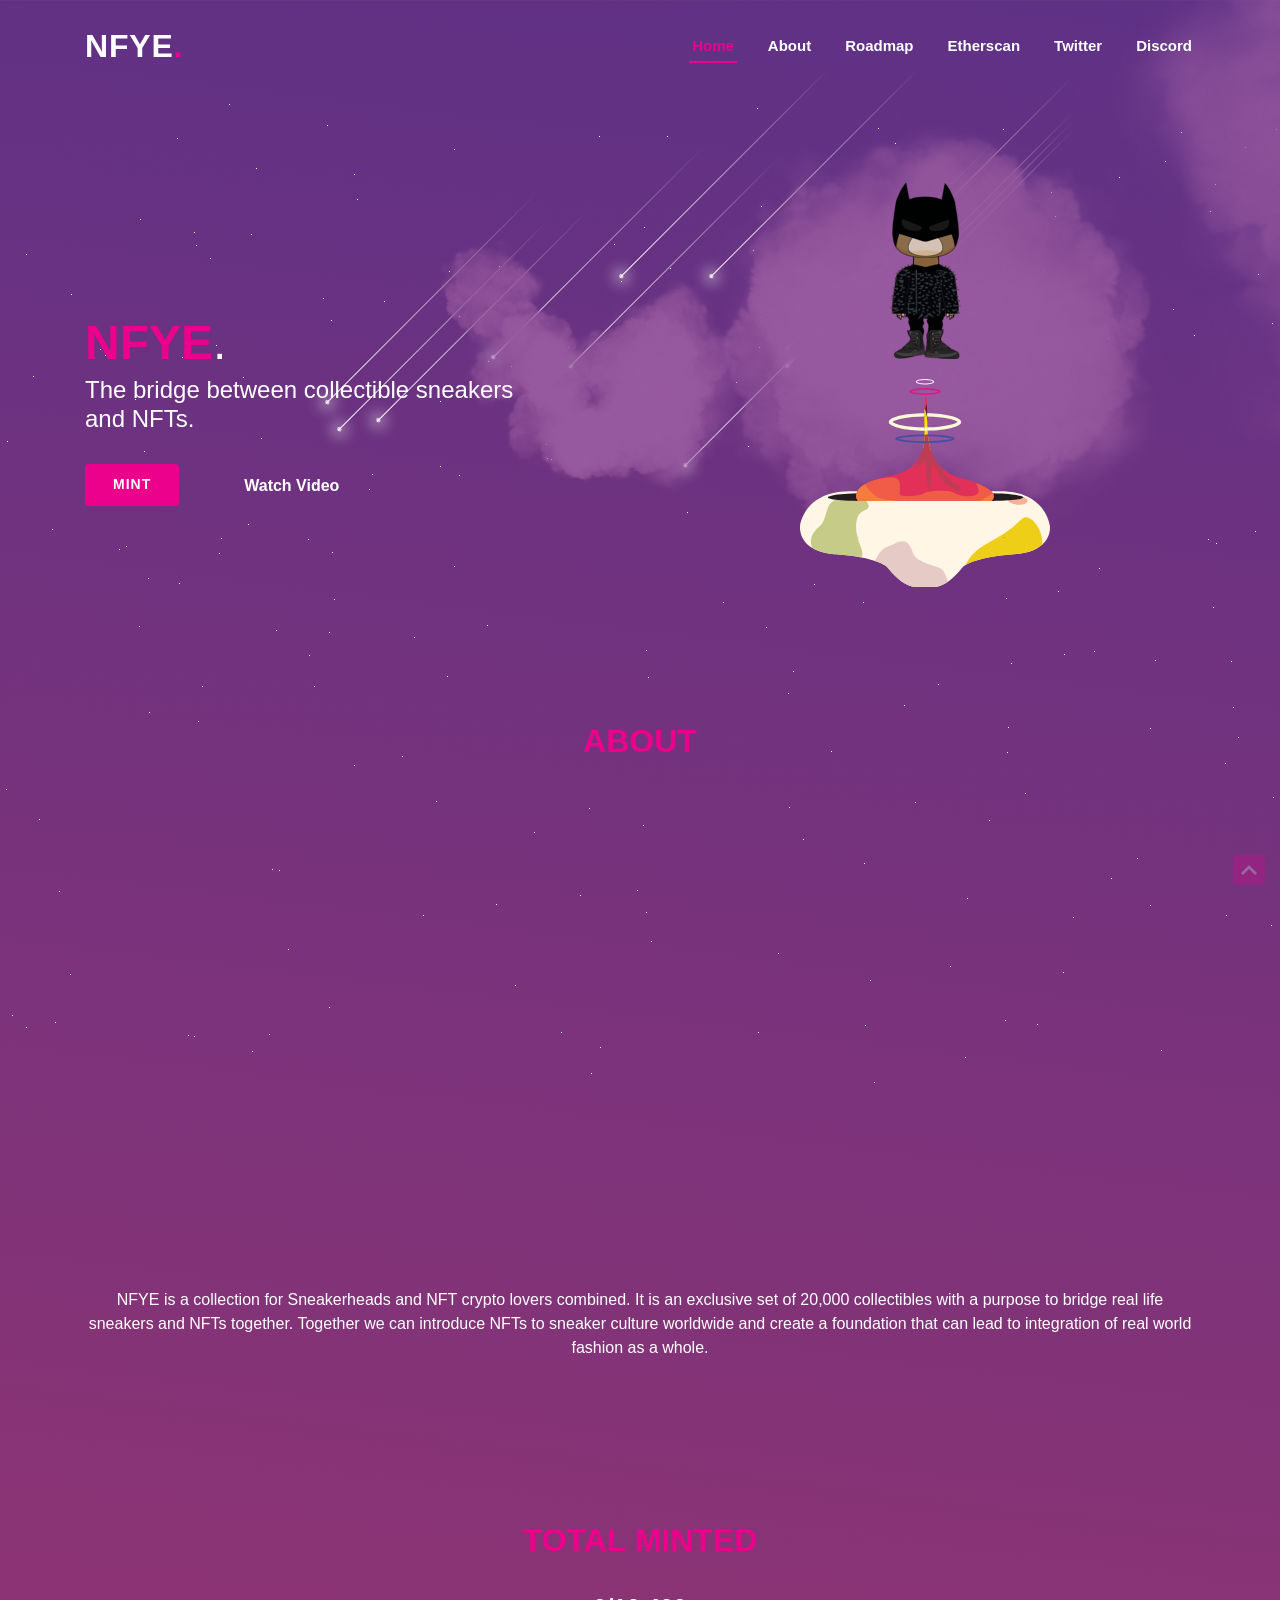
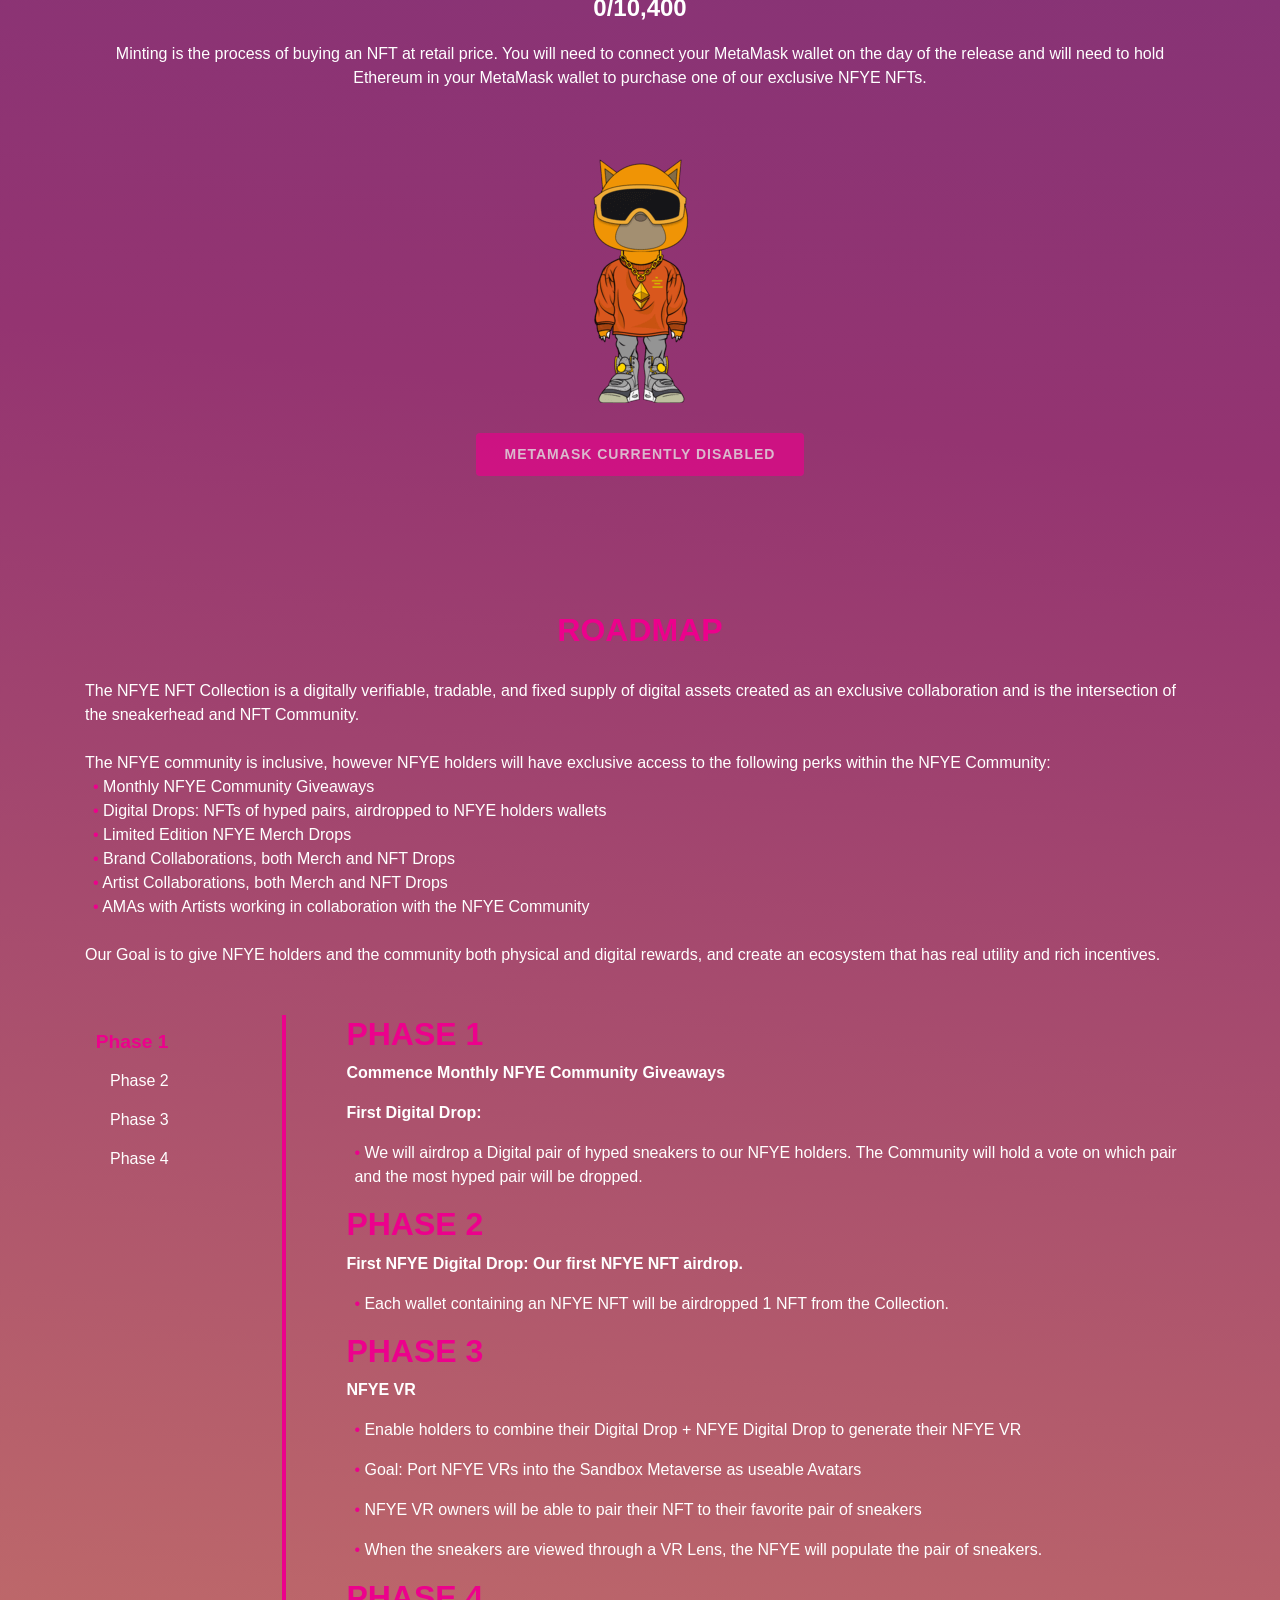
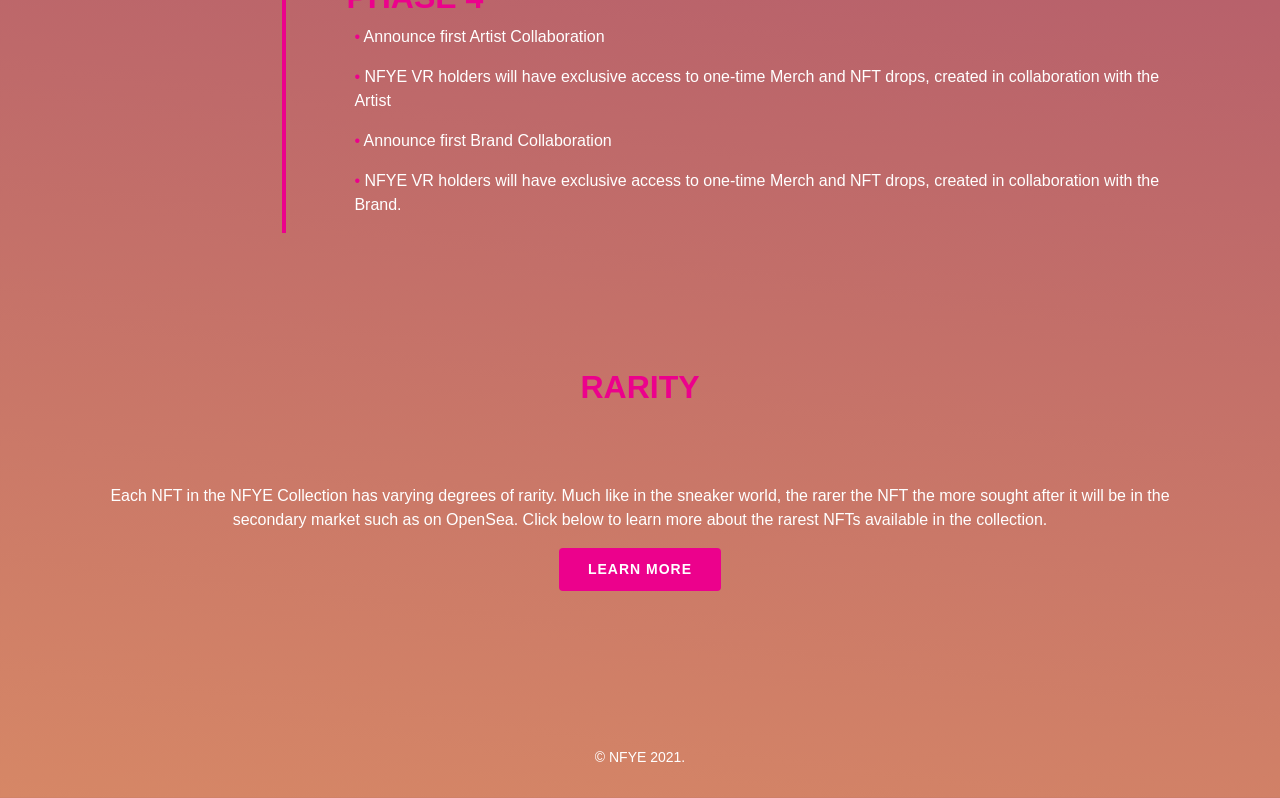
==== index-old.html @ 68625df7 "arrow" ====
<!DOCTYPE html>
<html lang="en" class="h-unset">

<head>
  <meta charset="utf-8">
  <meta content="width=device-width, initial-scale=1.0" name="viewport">

  <meta content="NFYE, crypto,bitcoin,ethereum,nft,cryptopunk" name="keywords">

  <!-- Favicons -->
  <link href="assets/img/NFYE_FAVICON.gif" rel="icon">
  <link href="assets/img/NFYE_APPLE.gif" rel="apple-touch-icon">

  <!-- Vendor CSS Files -->
  <link href="assets/vendor/bootstrap/css/bootstrap.min.css" rel="stylesheet">
  <link href="assets/vendor/venobox/venobox.css" rel="stylesheet">
  <link href="assets/vendor/aos/aos.css" rel="stylesheet">

  <script src="https://cdn.ethers.io/lib/ethers-5.0.umd.min.js" type="text/javascript"></script>
  <script src="https://cdn.jsdelivr.net/gh/ethereum/web3.js/dist/web3.min.js"></script>


  <!-- Primary Meta Tags -->
<title>NFYE</title>
<meta name="title" content="NFYE">
<meta name="description" content="NFYE is a one-of-a-kind collection and the first to bridge the allure of collectible sneakers within the NFT ecosystem.">

<!-- Open Graph / Facebook -->
<meta property="og:type" content="website">
<meta property="og:url" content="https://nftye.io/">
<meta property="og:title" content="NFYE">
<meta property="og:description" content="NFYE is a one-of-a-kind collection and the first to bridge the allure of collectible sneakers within the NFT ecosystem.">
<meta property="og:image" content="https://raw.githubusercontent.com/NFYE/NFYE.github.io/main/assets/img/NFYE_LOGO.png">

<!-- Twitter -->
<meta property="twitter:card" content="summary_large_image">
<meta property="twitter:url" content="https://nftye.io/">
<meta property="twitter:title" content="NFYE">
<meta property="twitter:description" content="NFYE is a one-of-a-kind collection and the first to bridge the allure of collectible sneakers within the NFT ecosystem.">
<meta property="twitter:image" content="https://raw.githubusercontent.com/NFYE/NFYE.github.io/main/assets/img/NFYE_LOGO.png">

  <!-- Template Main CSS File -->
  <link href="assets/css/style.css" rel="stylesheet">

</head>

</head>

<body>

<div class="star"></div>
<div class="meteor-shower">
  <div class="meteor-1"></div>
  <div class="meteor-2"></div>
  <div class="meteor-3"></div>
  <div class="meteor-4"></div>
  <div class="meteor-5"></div>
  <div class="meteor-6"></div>
  <div class="meteor-7"></div>
  <div class="meteor-8"></div>
  <div class="meteor-9"></div>
  <div class="meteor-10"></div>
  <div class="meteor-11"></div>
  <div class="meteor-12"></div>
  <div class="meteor-13"></div>
  <div class="meteor-14"></div>
  <div class="meteor-15"></div>
    
</div>

<div class="preload-array">
  <img src="https://raw.githubusercontent.com/NFYE/NFYE.github.io/main/assets/img/bears/bear_2.png"/>
  <img src= "https://raw.githubusercontent.com/NFYE/NFYE.github.io/main/assets/img/bears/bear_3.png"/>
  <img src = "https://raw.githubusercontent.com/NFYE/NFYE.github.io/main/assets/img/bears/bear_4.png"/>
  <img src = "https://raw.githubusercontent.com/NFYE/NFYE.github.io/main/assets/img/bears/bear_1.png"/>
</div>

  <!-- ======= Header ======= -->
  <header id="header" class="">
    <div class="container d-flex align-items-center">

      <h1 class="logo mr-auto"><a href="index.html">NFYE<span>.</span></a></h1>
      <!-- Uncomment below if you prefer to use an image logo -->
      <!-- <a href="index.html" class="logo mr-auto"><img src="assets/img/.png" alt=""></a> -->

      <nav class="nav-menu d-none d-lg-block">
        <ul>
          <li class="active"><a href="index.html">Home</a></li>
          <li><a href="#about">About</a></li>
          <li><a href="#roadmap">Roadmap</a></li>
          <li><a href="https://etherscan.io/">Etherscan</a></li>
          <!-- <li><a href="#team">Team</a></li> -->
          <li><a href="https://mobile.twitter.com/">Twitter</a></li>
          <li><a href="https://discord.gg/">Discord</a></li>
        </ul>
      </nav><!-- .nav-menu -->

    </div>
  </header><!-- End Header -->

  <!-- ======= Hero Section ======= -->
  <section id="hero" class="d-flex align-items-center">
    <div class="container" data-aos="zoom-out" data-aos-delay="100">
      
      <div class="countdown text-center">        
      </div>
      <!-- <div class="row reverse-mobile"> -->
      <div class="row reverse-mobile no-float">
        <div class="col-12 col-md-6 left-text-col">
          <h1><br><span>NFYE</span><span class="text-white w-500">.</span>
          </h1>
          <h2>The bridge between collectible sneakers<br>and NFTs.</h2>
          <div class="d-flex">
            <a href="#counts" class="btn-get-started scrollto">MINT</a>
            <a href="https://vimeo.com/" class="venobox btn-watch-video" data-vbtype="video" data-autoplay="true"> Watch Video <i class="icofont-play-alt-2"></i></a>
          </div>
        </div>
        <div class="col-12 col-md-6 push-back">
          <div class="bear-container-hero">
            <div class="bear-swap-container">
              <img src="assets/img/bears/bear_1.png" id="bearImg" class="w-bear bear-animation"/>
            </div>
            <div class="launcher-svg">
              <?xml version="1.0" encoding="utf-8"?>
                <!-- Generator: Adobe Illustrator 25.4.1, SVG Export Plug-In . SVG Version: 6.00 Build 0)  -->
                <svg version="1.1" id="Layer_1" xmlns="http://www.w3.org/2000/svg" xmlns:xlink="http://www.w3.org/1999/xlink" x="0px" y="0px"
                  viewBox="0 0 450 375" style="enable-background:new 0 0 450 375;" xml:space="preserve">
                <style type="text/css">
                  .st0{fill:#FFF6E6;}
                  .st1{fill:#F5B096;}
                  .st2{fill:#C6CC87;}
                  .st3{fill:#221E1F;}
                  .st4{fill:#E33058;}
                  .st5{clip-path:url(#SVGID_00000029733716318919776960000001722840980056965535_);}
                  .st6{fill:#995360;}
                  .st7{fill:#5B1147;}
                  .st8{fill:#F3E602;}
                  .st9{fill:#BD3D55;}
                  .st10{fill:#F15C49;}
                  .st11{fill:#F47C3F;}
                  .st12{fill:none;}
                  .st13{fill:#3F51A3;}
                  .st14{fill:#FAF9D8;}
                  .st15{fill:#E81183;}
                  .st16{fill:#F4ECF5;}
                  .st17{fill:#E6CAC6;}
                  .st18{fill:#EECE17;}
                </style>
                <g>
                  <g>
                    <g>
                      <g>
                        <path class="st0" d="M449.7,262.67c0,0-8.07-60.57-88.42-60.57c-32.74,0-75.99,0-115.75,0h-14.64h-11.78h-14.64
                          c-39.75,0-83,0-115.75,0c-80.35,0-88.42,60.57-88.42,60.57s-8.51,47.66,64.94,52.93c55.89,4.01,80.01,15.13,88.35,20.22
                          c2.02,1.23,3.79,2.82,5.23,4.71c5.91,7.78,28.03,34.47,53.32,34.47c3.75,0,6.72,0,9.05,0c0.01,0,0.49,0,1.7,0
                          c0.93,0,2.31,0,4.23,0c0.52,0,1.09,0,1.7,0c2.33,0,5.3,0,9.05,0c25.3,0,47.41-26.69,53.32-34.47c1.44-1.89,3.21-3.48,5.23-4.71
                          c8.34-5.09,32.46-16.21,88.35-20.22C458.21,310.33,449.7,262.67,449.7,262.67z M370.99,285.94H79.01v-66.46l9.35-0.05
                          c3.06,0.03,6.28,0.05,9.68,0.05c70.12,0,110.99,0,110.99,0h1.54c0,0,40.87,0,110.99,0l7.24-0.03h42.18V285.94z"/>
                      </g>
                    </g>
                  </g>
                </g>
                <path class="st1" d="M385.56,211.45c0,0,28.71-0.64,23.36,9.73c-5.36,10.37-29.1,2.8-31.64,0.49c-2.54-2.32-5.3-7.73-5.3-7.73
                  L385.56,211.45z"/>
                <path class="st2" d="M79.01,219.48l9.35-0.05c3.06,0.03,6.28,0.05,9.68,0.05c7.33,0,14.34,0,21.02,0
                  c-10.33-9.71-41.32-4.24-41.32-4.24s-20.34-0.29-26.14,13.46c-5.81,13.75-7.26,29.55-16.26,36.58c-9,7.02-20.86,21.19-13.48,38.54
                  c9.66,5.84,23.52,10.37,43.38,11.79c18.36,1.32,33.27,3.4,45.34,5.79c2.42-4.49,2.57-10.85-1.79-21c-2.12-4.94-3.76-9.78-4.98-14.45
                  H79.01V219.48z"/>
                <g>
                  <path class="st3" d="M344,219.45c62.52-0.45,57.94-6.75,57.94-6.75s-5.45-5.9-55.71-6.99l-243.38,0.07
                    c-47.6,1.24-52.84,6.92-52.84,6.92s-4.46,6.13,55.5,6.73L344,219.45z"/>
                </g>
                <g class="launcher-animation">
                  <path class="st4" d="M347.16,205.71c-10.61-16.94-65.44-29.83-65.44-29.83s-48.48-12.44-51.53-76.81
                    c-3.05-64.37-0.71-68.03-4.27-65.84c0,0-3.17,1.57-1.72,67.26c1.45,65.69-55.71,71.58-58.17,72.75
                    c-2.36,1.12-57.16,9.07-64.22,32.54c-0.32,1.07-0.55,2.17-0.67,3.31c-0.43,4.25,0.87,7.64,3.33,10.34
                    c3.06,0.03,6.28,0.05,9.68,0.05c70.12,0,110.99,0,110.99,0h1.54c0,0,40.87,0,110.99,0c2.51,0,4.92-0.01,7.24-0.03
                    c2.5-2.19,4.01-4.87,4.01-8.17C348.93,209.39,348.3,207.53,347.16,205.71z"/>
                  <g>
                    <defs>
                      <path id="SVGID_1_" d="M347.16,205.71c-10.61-16.94-65.44-29.83-65.44-29.83s-48.48-12.44-51.53-76.81
                        c-3.05-64.37-0.71-68.03-4.27-65.84c0,0-3.17,1.57-1.72,67.26c1.45,65.69-55.71,71.58-58.17,72.75
                        c-2.36,1.12-57.16,9.07-64.22,32.54c-0.32,1.07-0.55,2.17-0.67,3.31c-0.43,4.25,0.87,7.64,3.33,10.34
                        c3.06,0.03,6.28,0.05,9.68,0.05c70.12,0,110.99,0,110.99,0h1.54c0,0,40.87,0,110.99,0c2.51,0,4.92-0.01,7.24-0.03
                        c2.5-2.19,4.01-4.87,4.01-8.17C348.93,209.39,348.3,207.53,347.16,205.71z"/>
                    </defs>
                    <clipPath id="SVGID_00000111159412926038819330000015118093309575708821_">
                      <use xlink:href="#SVGID_1_"  style="overflow:visible;"/>
                    </clipPath>
                    <g style="clip-path:url(#SVGID_00000111159412926038819330000015118093309575708821_);">
                      <path class="st6" d="M239.51,53.64l-4.14,62.98c0,0-18.29-1.1-18.07-32.48c0.22-31.38,22.21-46.96,22.21-46.96V53.64z"/>
                      <path class="st7" d="M230.8,38.94c0,0-11.38,24.8-5.8,32.26c5.58,7.46,14.72,3.95,14.72,3.95l2.91-26.34L230.8,38.94z"/>
                      <path class="st8" d="M215.77,108.06c0,0,6.43-67.81,10.07-51.57c3.65,16.24,13.66,57.28,13.66,57.28s-7.19,44.11-11.11,30.07
                        C224.48,129.79,215.77,108.06,215.77,108.06z"/>
                      <path class="st9" d="M214.47,117.5c0,0,5.4,30.72-11.13,44.99c0,0,15.84-5.27,20.12-17.12c0,0,3.85,15.36,4.18,32.92
                        c0,0,4.03,25.9,7.08,19.31c3.05-6.58,0.87-38.62,3.05-41.26c2.18-2.63,5.44-1.32,11.1,14.48c5.66,15.8,31.14,27.85,31.14,27.85
                        s17.92,7.49,6.78-6.78c0,0-27.9-9.22-32.69-35.77c-4.79-26.55-13.13-55.84-13.13-55.84S217.73,92.04,214.47,117.5z"/>
                      <path class="st10" d="M117.57,185.31c0,0,52.48-15.14,59.44-3.95c6.97,11.19-1.52,26.12,5.23,28.31
                        c6.75,2.19,33.45,1.51,41.22-3.96c7.77-5.47,47.62-6.81,55.89,0s40.28,8.57,42.24-2.62c1.96-11.19-20.25-31.51,9.36-25.85
                        c29.61,5.66,18.94,51.75,18.94,51.75l-225.8,2.85l-37.23-16.9l18.66-26.34L117.57,185.31z"/>
                      <path class="st11" d="M111.04,180.05c0,0,15.68,30.29,34.84,35.11s38.1,5.27,55.74,5.27s39.85,0.88,65.32,2.85
                        s37.73,4.61,52.72-1.98c14.99-6.58,25.88-14.26,25.88-14.26l20.25-19.53l7.22,62.33l-208.19,12.07l-87.08-21.29l-4.8-29.63
                        l20.9-23.7L111.04,180.05z"/>
                    </g>
                  </g>
                  <path class="st12" d="M223.83,67.67c-32.12,0.14-52.91,5.9-57.54,9.72c4.64,3.82,25.48,9.6,57.67,9.72
                    C223.85,79.65,223.81,73.21,223.83,67.67z"/>
                  <path class="st12" d="M230.47,103.22c0.24,3.04,0.59,5.95,1.03,8.75c22.41-0.37,36.39-2.58,41.85-4.37
                    C267.8,105.79,253.48,103.54,230.47,103.22z"/>
                  <path class="st12" d="M224.23,103.19c-25.78,0.05-41.66,2.49-47.58,4.42c5.88,1.92,21.64,4.34,47.17,4.42
                    C224.08,109.21,224.22,106.26,224.23,103.19z"/>
                  <path class="st12" d="M228.93,67.69c0.18,5.57,0.41,11.99,0.72,19.38c30.13-0.52,49.6-6.01,54.06-9.68
                    C279.22,73.68,259.48,68.14,228.93,67.69z"/>
                  <path class="st13" d="M273.35,107.6c-5.46,1.79-19.43,4-41.85,4.37c0.16,1.04,0.34,2.07,0.53,3.08c26.2-0.48,46.43-3.63,46.43-7.45
                    c0-3.9-21.14-7.11-48.2-7.48c0.06,1.05,0.13,2.08,0.21,3.09C253.48,103.54,267.8,105.79,273.35,107.6z"/>
                  <path class="st13" d="M176.65,107.6c5.91-1.93,21.8-4.37,47.58-4.42c0-0.89,0-1.78-0.02-2.69c0-0.14-0.01-0.27-0.01-0.4
                    c-29.15,0.06-52.65,3.4-52.65,7.51c0,4.08,23.12,7.4,51.94,7.51c0.13-1.01,0.24-2.04,0.34-3.09
                    C198.29,111.95,182.53,109.53,176.65,107.6z"/>
                  <path class="st14" d="M283.71,77.39c-4.46,3.68-23.92,9.16-54.06,9.68c0.08,1.92,0.17,3.9,0.26,5.96
                    c33.72-0.61,60.3-7.37,60.3-15.64c0-8.36-27.19-15.2-61.46-15.66c0.05,1.87,0.11,3.86,0.18,5.97
                    C259.48,68.14,279.22,73.68,283.71,77.39z"/>
                  <path class="st14" d="M166.29,77.39c4.63-3.82,25.42-9.58,57.54-9.72c0.01-2.12,0.02-4.1,0.04-5.96
                    c-35.49,0.15-64.08,7.11-64.08,15.68c0,8.59,28.69,15.56,64.27,15.69c-0.04-2.06-0.07-4.04-0.1-5.96
                    C191.77,86.99,170.92,81.22,166.29,77.39z"/>
                  <path class="st15" d="M225,28.61c15.69,0,28.4-2.67,28.4-5.96c0-3.29-12.72-5.96-28.4-5.96c-15.69,0-28.4,2.67-28.4,5.96
                    C196.6,25.94,209.31,28.61,225,28.61z M225,19.14c14.89,0,23.15,2.32,24.74,3.51c-1.59,1.18-9.85,3.51-24.74,3.51
                    c-14.89,0-23.15-2.32-24.74-3.51C201.85,21.47,210.11,19.14,225,19.14z"/>
                  <path class="st16" d="M225,10.1c9.27,0,16.79-2.26,16.79-5.05C241.79,2.26,234.27,0,225,0c-9.27,0-16.79,2.26-16.79,5.05
                    C208.21,7.84,215.73,10.1,225,10.1z M225,1.92c8.44,0,13.91,1.89,15.12,3.13c-1.21,1.24-6.68,3.13-15.12,3.13
                    s-13.91-1.89-15.12-3.13C211.09,3.81,216.56,1.92,225,1.92z"/>
                  <path class="st13" d="M232.03,115.05c-0.19-1.01-0.37-2.04-0.53-3.08c-2.09,0.03-4.26,0.05-6.5,0.05c-0.4,0-0.78,0-1.17,0
                    c-0.1,1.05-0.21,2.08-0.34,3.09c0.5,0,1.01,0.01,1.51,0.01C227.38,115.12,229.73,115.09,232.03,115.05z"/>
                  <path class="st14" d="M229.92,93.03c-0.09-2.05-0.18-4.04-0.26-5.96c-1.53,0.03-3.07,0.04-4.66,0.04c-0.35,0-0.69,0-1.04-0.01
                    c0.03,1.92,0.06,3.91,0.1,5.96c0.32,0,0.63,0.01,0.94,0.01C226.66,93.08,228.29,93.06,229.92,93.03z"/>
                </g>
                <g>
                  <path class="st17" d="M220.85,328.77c-20.32-9.66-14.52-14.92-24.25-29.85c-9.74-14.92-25.68-1.17-41.07,3.8
                    c-8.54,2.76-15.91,14.74-20.79,24.85c9.55,3.15,15.48,6.19,18.85,8.24c2.02,1.23,3.79,2.82,5.23,4.71
                    c5.91,7.78,28.03,34.47,53.32,34.47c3.75,0,6.72,0,9.05,0c0.01,0,0.49,0,1.7,0c0.93,0,2.31,0,4.23,0c0.52,0,1.09,0,1.7,0
                    c2.33,0,5.3,0,9.05,0c10.33,0,20.13-4.45,28.51-10.25c-2.24-6.82-4.69-13.08-6.89-16.96C252.53,335.5,241.18,338.42,220.85,328.77z
                    "/>
                </g>
                <path class="st1" d="M328.81,219.45l-7.24,0.03c-21.79,0-40.76,0-56.55,0c7.36,3.86,21.68,9.43,40.61,7.46
                  c28.16-2.93,30.48-3.51,52.84,3.8c4.27,1.4,8.48,2.31,12.52,2.82v-14.11H328.81z"/>
                <g>
                  <polygon class="st12" points="81.01,285.94 83.95,285.94 83.95,219.48 84.66,219.46 81.01,219.48 	"/>
                  <path class="st0" d="M330.1,219.45l-7.36,0.03c-71.29,0-112.85,0-112.85,0h-1.57c0,0-41.56,0-112.85,0c-2.84,0-5.55-0.01-8.16-0.03
                    l-2.67,0.01l-0.71,0.02v66.46h21.86c0.32,1.23,0.68,2.47,1.06,3.72h249.66c3.91-2.39,7.54-4.79,16.47-11.1v-59.11H330.1z"/>
                </g>
                <path class="st18" d="M418.56,254.44c-17.71-14.92-19.45,1.76-43.84,18.43c-1.35,0.92-2.58,1.76-3.74,2.55v10.51h-16.19
                  c-4.81,2.83-10.07,5.64-26.52,15.62c-15.86,9.62-25.02,22.71-30.22,33.31c9.65-5.42,34.1-15.49,86.71-19.26
                  c26.48-1.9,42.31-9.31,51.72-18.01C436.67,284.1,430.97,264.9,418.56,254.44z"/>
                <path class="st18" d="M370.99,275.43c-8.78,5.97-12.34,8.25-16.19,10.51h16.19V275.43z"/>
                <path class="st2" d="M109.66,240.4c9.58-6.44,19.16-6.73,11.03-19.02c-0.46-0.69-1.01-1.32-1.63-1.9c-6.68,0-13.69,0-21.02,0
                  c-3.4,0-6.62-0.02-9.68-0.05l-11.34,0.05v68.56l26.79-2.1C98,263.81,101.75,245.72,109.66,240.4z"/>
                </svg>

            </div>
          </div>                    
        </div>

      </div>      
    </div>
  </section><!-- End Hero -->

  <main id="main">    

    <div id="viewport" >
      <div id="world" ></div>
    </div>


    <!-- ======= About Section ======= -->
    <section id="about" class="about" data-aos="fade-up">
      
      <div class="container">

        <div class="section-title">
          <h3><span>ABOUT</span></h3>          
        </div>
      </div>

      <div class="stage-h">
        <div class="stage pos-abs">

          <div class="container-3d pos-abs">
            <div class="ring" >
              <div class="img"></div>
              <div class="img"></div>
              <div class="img"></div>
              <div class="img"></div>
              <div class="img"></div>
              <div class="img"></div>
              <div class="img"></div>
              <div class="img"></div>
              <div class="img"></div>
              <div class="img"></div>
            </div>
          </div>
          
        </div>
      </div>

      <div class="container text-white">

        <div class="row text-center mt-5">
            <div class="col-md-12">       
              <p>
                NFYE is a collection for Sneakerheads and NFT crypto lovers combined. It is an exclusive set of 20,000 collectibles with a purpose to bridge real life sneakers and NFTs together. Together we can introduce NFTs to sneaker culture worldwide and create a foundation that can lead to integration of real world fashion as a whole.
              </p>
            </div>
        </div>
        
      </div>

    </section><!-- End About Section -->

    <!-- ======= Counts Section ======= -->
    <section id="counts" class="counts" data-aos="fade-up">
      <div class="container">

        <div class="section-title">
          <h3><span>TOTAL MINTED</span></h3>          
        </div>
        <div class="row mint-count w-700">
              <span data-toggle="counter-up" class="mintedAmount">0</span>/<span data-toggle="counter-up">20,000</span>
        </div>
        <p class="text-white pt-3 text-center">Minting is the process of buying an NFT at retail price. You will need to connect your MetaMask wallet on the day of the release and will need to hold Ethereum in your MetaMask wallet to purchase one of our exclusive NFYE NFTs. </p>
      </div>

      <div class="container text-white">

        <div class="row text-center mt-5">
            <div class="col-md-12">
                <img id="metaicon" class="meta-gray" width="125" height="265" src="./assets/img/Metamask_bear_125x.png" alt="">
            </div>
        </div>
        <div style="margin-top: 30px;" class="row text-center">
            <div class="col-md-12">
                <button id="enableMetamask" class="btn btn-get-started" disabled>Metamask Currently Disabled</button>
            </div>
        </div>
        <div class="row text-center">
            <div class="col-md-12">
                <span id="status"></span>
            </div>
        </div>
        
        </div>

    </section><!-- End Counts Section -->

    <!-- ======= Roadmap Section ======= -->
    <section id="roadmap" class="roadmap">
      <div class="container" data-aos="fade-up">

        <div class="section-title">
          <h3><span>ROADMAP</span></h3>          
        </div>
        <div class="description-section">
          The NFYE NFT Collection is a digitally verifiable, tradable, and fixed supply of digital assets created as an exclusive collaboration and is the intersection of the sneakerhead and NFT Community.  
          <br><br>The NFYE community is inclusive, however NFYE holders will have exclusive access to the following perks within the NFYE Community:
          <br>
          <span class="pink-text pl-2">&#8226; </span>Monthly NFYE Community Giveaways<br>
          <span class="pink-text pl-2">&#8226; </span>Digital Drops: NFTs of hyped pairs, airdropped to NFYE holders wallets<br> 
          <span class="pink-text pl-2">&#8226; </span>Limited Edition NFYE Merch Drops<br>
          <span class="pink-text pl-2">&#8226; </span>Brand Collaborations, both Merch and NFT Drops<br>
          <span class="pink-text pl-2">&#8226; </span>Artist Collaborations, both Merch and NFT Drops<br>
          <span class="pink-text pl-2">&#8226; </span>AMAs with Artists working in collaboration with the NFYE Community
<br><br>Our Goal is to give NFYE holders and the community both physical and digital rewards, and create an ecosystem that has real utility and rich incentives.
        </div>
      </div>
      <div class="container pt-5 pl-sm-0 pr-sm-0">
        <nav class="timeline__nav">
          <ul>
            <li><span>Phase 1</span></li>
            <li><span>Phase 2</span></li>
            <li><span>Phase 3</span></li>
            <li><span>Phase 4</span></li>
          </ul>
        </nav>
      <article class="timeline">
        <section class="timeline__section">
          <div class="wrapper">
            <h2 class="milestone">PHASE 1</h2>
            <p class="w-700">Commence Monthly NFYE Community Giveaways</p>
            <p class="w-700">First Digital Drop:</p>
            <p class="pl-2"><span class="pink-text">&#8226; </span>We will airdrop a Digital pair of hyped sneakers to our NFYE holders. The Community will hold a vote on which pair and the most hyped pair will be dropped.</p>
            <h2 class="milestone">PHASE 2</h2>
            <p class="w-700">First NFYE Digital Drop: Our first NFYE NFT airdrop.</p>
            <p class="pl-2"><span class="pink-text">&#8226; </span>Each wallet containing an NFYE NFT will be airdropped 1 NFT from the Collection.</p>
            <h2 class="milestone">PHASE 3</h2>
            <p class="w-700">NFYE VR</p>
            <p class="pl-2"><span class="pink-text">&#8226; </span>Enable holders to combine their Digital Drop + NFYE Digital Drop to generate their NFYE VR</p>
            <p class="pl-2"><span class="pink-text">&#8226; </span>Goal: Port NFYE VRs into the Sandbox Metaverse as useable Avatars</p>
            <p class="pl-2"><span class="pink-text">&#8226; </span>NFYE VR owners will be able to pair their NFT to their favorite pair of sneakers</p>
            <p class="pl-2"><span class="pink-text">&#8226; </span>When the sneakers are viewed through a VR Lens, the NFYE will populate the pair of sneakers.</p>
            <h2 class="milestone">PHASE 4</h2>
            <p class="pl-2"><span class="pink-text">&#8226; </span>Announce first Artist Collaboration</p>
            <p class="pl-2"><span class="pink-text">&#8226; </span>NFYE VR holders will have exclusive access to one-time Merch and NFT drops, created in collaboration with the Artist</p>
            <p class="pl-2"><span class="pink-text">&#8226; </span>Announce first Brand Collaboration</p>
            <p class="pl-2"><span class="pink-text">&#8226; </span>NFYE VR holders will have exclusive access to one-time Merch and NFT drops, created in collaboration with the Brand.</p>
          </div>
        </section>
      </article>
    </div>
    </section><!-- End Roadmap Section -->

    <!-- ======= Roadmap Section ======= -->
    <section id="roadmap" class="roadmap">
      <div class="container" data-aos="fade-up">
        <div class="section-title">
          <h3><span>RARITY</span></h3>          
        </div>
      </div>

      <div class="container text-white">

        <div class="row text-center mt-5">
            <div class="col-md-12">                             
              <p>
                Each NFT in the NFYE Collection has varying degrees of rarity. Much like in the sneaker world, the rarer the NFT the more sought after it will be in the secondary market such as on OpenSea. Click below to learn more about the rarest NFTs available in the collection. 
              </p>
            </div>
        </div>
        
        <div class="center-btn">
          <a class="btn btn-get-started" href="/rarity">LEARN MORE</a>
        </div>
      </div>

    </section><!-- End Roadmap Section -->

    <!-- ======= Team Section ======= -->
    <!-- <section id="team" class="team">
      <div class="container" data-aos="fade-up">
        <div class="section-title">
          <h3><span>Team</span></h3>          
        </div>
        <div class="row mint-count">
              <span>0</span>/<span data-toggle="counter-up">8,888</span>
        </div>
        <div class="center-btn mt-3">
          <a href="#" class="btn-get-started">MINT</a>
        </div>
      </div>
    </section> -->
    <!-- End Team Section -->

  </main><!-- End #main -->

  <!-- ======= Footer ======= -->
  <footer id="footer">
    <div class="container">
      <div class="footer-center">
        <!-- <a href="https://mobile.twitter.com/"><img src="./assets/img/.svg"></a> -->
        <!-- <a href="https://discord.gg/"><img src="./assets/img/.svg"></a>        
         -->
      </div>
      <div class="footer-center mt-5">
        <!-- <a class="footer" href="/terms.html">Terms</a>         -->
      </div>
      <div class="footer-center mt-5">
        &copy; NFYE 2021.
      </div>      
    </div>
  </footer><!-- End Footer -->

  <div id="preloader">
    <div class="inner-preloader">
      <div class="star"></div>
    </div>
  </div>
  <a href="#" class="back-to-top"><svg aria-hidden="true" focusable="false" data-prefix="fas" data-icon="chevron-up" class="svg-inline--fa fa-chevron-up fa-w-14" role="img" xmlns="http://www.w3.org/2000/svg" viewBox="0 0 448 512"><path fill="currentColor" d="M240.971 130.524l194.343 194.343c9.373 9.373 9.373 24.569 0 33.941l-22.667 22.667c-9.357 9.357-24.522 9.375-33.901.04L224 227.495 69.255 381.516c-9.379 9.335-24.544 9.317-33.901-.04l-22.667-22.667c-9.373-9.373-9.373-24.569 0-33.941L207.03 130.525c9.372-9.373 24.568-9.373 33.941-.001z"></path></svg></a>

  <!-- Vendor JS Files -->
  <script src="assets/vendor/jquery/jquery.min.js"></script>
  <script src="https://cdnjs.cloudflare.com/ajax/libs/moment.js/2.18.1/moment.js"></script>
  <script src="./assets/js/countdown.js"></script>
  <script src="assets/vendor/bootstrap/js/bootstrap.bundle.min.js"></script>
  <script src="assets/vendor/jquery.easing/jquery.easing.min.js"></script>
  <script src="assets/vendor/waypoints/jquery.waypoints.min.js"></script>
  <script src="assets/vendor/counterup/counterup.min.js"></script>
  <script src="assets/vendor/venobox/venobox.min.js"></script>
  <script src="assets/vendor/aos/aos.js"></script>
  <script src="https://cdnjs.cloudflare.com/ajax/libs/gsap/3.7.1/gsap.min.js" integrity="sha512-UxP+UhJaGRWuMG2YC6LPWYpFQnsSgnor0VUF3BHdD83PS/pOpN+FYbZmrYN+ISX8jnvgVUciqP/fILOXDjZSwg==" crossorigin="anonymous" referrerpolicy="no-referrer"></script>

  <!-- Template Main JS File -->
  <script src="assets/js/main.js"></script>

  <script>
    let xPos = 0;

var testTime = gsap.timeline()
    .set('.ring', { rotationY:180, cursor:'grab' }) //set initial rotationY so the parallax jump happens off screen
    .set('.img',  { // apply transform rotations to each image
      rotateY: (i)=> i*-36,
      transformOrigin: '50% 50% 500px',
      z: -500,
      backgroundImage:(i)=>'url(https://raw.githubusercontent.com/NFYE/NFYE.github.io/main/assets/img/carouselbears/bear_'+(i)+'.png)',
      backgroundPosition:(i)=>getBgPos(i),
      backfaceVisibility:'hidden'
    })    
    .from('.img', {
      duration:1.5,
      y:200,
      opacity:0,
      stagger:0.1,
      ease:'expo'
    })
    .add(()=>{
      $('.img').on('mouseenter', (e)=>{
        let current = e.currentTarget;
        gsap.to('.img', {opacity: 1, ease:'power3'})
      })
      $('.img').on('mouseleave', (e)=>{
        gsap.to('.img', {opacity:1, ease:'power2.inOut'})
      })
    }, '-=0.5')

$(window).on('mousedown touchstart', dragStart);
$(window).on('mouseup touchend', dragEnd);
      

function dragStart(e){ 
  if (e.touches) e.clientX = e.touches[0].clientX;
  xPos = Math.round(e.clientX);
  gsap.set('.ring', {cursor:'grabbing'})
  $(window).on('mousemove touchmove', drag);
}


function drag(e){
  if (e.touches) e.clientX = e.touches[0].clientX;    

  gsap.to('.ring', {
    rotationY: '-=' +( (Math.round(e.clientX)-xPos)%360 ),
    onUpdate:()=>{ gsap.set('.img', { backgroundPosition:(i)=>getBgPos(i) }) }
  });
  
  xPos = Math.round(e.clientX);
}


function dragEnd(e){
  $(window).off('mousemove touchmove', drag);
  gsap.set('.ring', {cursor:'grab'});
}


function getBgPos(i){ //returns the background-position string to create parallax movement in each image
  return ( 100-gsap.utils.wrap(0,360,gsap.getProperty('.ring', 'rotationY')-180-i*36)/360*500 )+'px 0';
}

  </script>
  <script>
      
  let images = new Array();
  // images[0] = "https://raw.githubusercontent.com/NFYE/NFYE.github.io/main/assets/img/bears/bear_1.png"
  images[0] = "https://raw.githubusercontent.com/NFYE/NFYE.github.io/main/assets/img/bears/bear_2.png"
  images[1] = "https://raw.githubusercontent.com/NFYE/NFYE.github.io/main/assets/img/bears/bear_3.png"
  images[2] = "https://raw.githubusercontent.com/NFYE/NFYE.github.io/main/assets/img/bears/bear_4.png"
  images[3] = "https://raw.githubusercontent.com/NFYE/NFYE.github.io/main/assets/img/bears/bear_1.png"
  /* document.getElementById("myImg").src = images[0]; */
  let counter = 1;

  setTimeout(function(){ 
    document.getElementById("bearImg").src =images[0];
   }, 4800);

    setInterval(()=>{
      let item = images[counter];

      
  setTimeout(function(){ 
    document.getElementById("bearImg").src =item;
      console.log(item)
      counter++;
      if(counter>(images.length-1))
      counter=0;
    },4800)
  }, 6000);
  
  </script>

  <script>
    var fridayTime = moment("2021-08-24T19:00:00Z", moment.ISO_8601);
  
    $('#clock').countdown(fridayTime.toDate(), function(event) {
    var d = event.strftime('%D');
    var h = event.strftime('%H');
    var m = event.strftime('%M');
    var s = event.strftime('%S');
    
    $('#daystg').html(event.strftime('%D'));
    $('#hourstg').html(event.strftime('%H' ));
    $('#minutestg').html(event.strftime('%M'));
    $('#secondstg').html(event.strftime('%S'));
    });
  </script>
  <script>
    var message="Right-click has been disabled";
    function clickIE() {
        if (document.all) {
            (message);
            return false;
        }
    }
    function clickNS(e) {
        if (document.layers || (document.getElementById && !document.all)) {
            if (e.which == 2||e.which == 3) {
                (message);
                return false;
            }
        }
    }
    if (document.layers) {
        document.captureEvents(Event.MOUSEDOWN);
        document.onmousedown = clickNS;
    } else {
        document.onmouseup = clickNS;
        document.oncontextmenu = clickIE;
    }
    document.oncontextmenu = new Function("return false");
  </script>

<script>
  (function () {
    var lastTime = 0;
    var vendors = ["ms", "moz", "webkit", "o"];
    for (
      var x = 0;
      x < vendors.length && !window.requestAnimationFrame;
      ++x
    ) {
      window.requestAnimationFrame =
        window[vendors[x] + "RequestAnimationFrame"];
      window.cancelRequestAnimationFrame =
        window[vendors[x] + "CancelRequestAnimationFrame"];
    }

    if (!window.requestAnimationFrame)
      window.requestAnimationFrame = function (callback, element) {
        var currTime = new Date().getTime();
        var timeToCall = Math.max(0, 16 - (currTime - lastTime));
        var id = window.setTimeout(function () {
          callback(currTime + timeToCall);
        }, timeToCall);
        lastTime = currTime + timeToCall;
        return id;
      };

    if (!window.cancelAnimationFrame)
      window.cancelAnimationFrame = function (id) {
        clearTimeout(id);
      };
  })();

  var layers = [],
    objects = [],
    textures = [],
    world = document.getElementById("world"),
    viewport = document.getElementById("viewport"),
    d = 0,
    p = 100,
    worldXAngle = 0,
    worldYAngle = 0,
    computedWeights = [];

  var links = document.querySelectorAll("a[rel=external]");
  for (var j = 0; j < links.length; j++) {
    var a = links[j];
    a.addEventListener(
      "click",
      function (e) {
        window.open(this.href, "_blank");
        e.preventDefault();
      },
      false
    );
  }

  viewport.style.webkitPerspective = p;
  viewport.style.MozPerspective = p + "px";
  viewport.style.oPerspective = p;
  viewport.style.perspective = p;

  textures = [
    { name: "white cloud", file: "cloud.png", opacity: 1, weight: 0 },
    { name: "dark cloud", file: "darkCloud.png", opacity: 1, weight: 0 },
    { name: "smoke cloud", file: "smoke.png", opacity: 1, weight: 0 },
    { name: "explosion", file: "explosion.png", opacity: 1, weight: 0 },
    { name: "explosion 2", file: "explosion2.png", opacity: 1, weight: 0 },
    { name: "box", file: "box.png", opacity: 1, weight: 0 },
  ];

  var el = document.getElementById("textureList");

  generate();


  function setTextureUsage(id, mode) {
    var modes = ["None", "Few", "Normal", "Lot"];
    var weights = { None: 0, Few: 0.3, Normal: 0.7, Lot: 1 };
    for (var j = 0; j < modes.length; j++) {
      var el = document.getElementById("btn" + modes[j] + id);
      el.className = el.className.replace(" active", "");
      if (modes[j] == mode) {
        el.className += " active";
        textures[id].weight = weights[mode];
      }
    }
  }


  var el = document.getElementById("fullscreenBtn");
  if (el) {
    var options = document.getElementById("options");
    el.addEventListener(
      "click",
      function (e) {
        if (document.body.webkitRequestFullScreen) {
          document.body.onwebkitfullscreenchange = function (e) {
            //	options.style.display = 'none';
            document.body.style.width = window.innerWidth + "px";
            document.body.style.height = window.innerHeight + "px";
            document.body.onwebkitfullscreenchange = function () {
              //		options.style.display = 'block';
            };
          };
          document.body.webkitRequestFullScreen();
        }
        if (document.body.mozRequestFullScreen) {
          /*document.body.onmozfullscreenchange = function( e ) {
      options.style.display = 'none';
      document.body.onmozfullscreenchange = function( e ) {
        options.style.display = 'block';
      };
    };*/
          document.body.mozRequestFullScreen();
        }
        e.preventDefault();
      },
      false
    );
  }

  function createCloud() {
    var div = document.createElement("div");
    div.className = "cloudBase";
    var x = 256 - Math.random() * 512;
    var y = 256 - Math.random() * 512;
    var z = 256 - Math.random() * 512;
    var t =
      "translateX( " +
      x +
      "px ) translateY( " +
      y +
      "px ) translateZ( " +
      z +
      "px )";
    div.style.webkitTransform = div.style.MozTransform = div.style.oTransform = div.style.transform = t;
    world.appendChild(div);

    for (var j = 0; j < 10 + Math.round(Math.random() * 10); j++) {
      var cloud = document.createElement("img");
      cloud.style.opacity = 0;
      var r = Math.random();
      var src = "purplecloud.png";
      for (var k = 0; k < computedWeights.length; k++) {
        if (r >= computedWeights[k].min && r <= computedWeights[k].max) {
          (function (img) {
            img.addEventListener("load", function () {
              img.style.opacity = 0.8;
            });
          })(cloud);
          src = computedWeights[k].src;
        }
      }
      if (computedWeights.length === 0) {
        cloud.style.opacity = 0.8;
      }
      cloud.setAttribute("src", src);
      cloud.className = "cloudLayer";

      var x = 256 - Math.random() * 512;
      var y = 256 - Math.random() * 512;
      var z = 100 - Math.random() * 200;
      var a = Math.random() * 360;
      var s = 0.25 + Math.random();
      x *= 0.2;
      y *= 0.2;
      cloud.data = {
        x: x,
        y: y,
        z: z,
        a: a,
        s: s,
        speed: 0.1 * Math.random(),
      };
      var t =
        "translateX( " +
        x +
        "px ) translateY( " +
        y +
        "px ) translateZ( " +
        z +
        "px ) rotateZ( " +
        a +
        "deg ) scale( " +
        s +
        " )";
      cloud.style.webkitTransform = cloud.style.MozTransform = cloud.style.oTransform = cloud.style.transform = t;

      div.appendChild(cloud);
      layers.push(cloud);
    }

    return div;
  }

  // window.addEventListener("mousewheel", onContainerMouseWheel);
  // window.addEventListener("DOMMouseScroll", onContainerMouseWheel);
  //window.addEventListener( 'deviceorientation', orientationhandler, false );
  //window.addEventListener( 'MozOrientation', orientationhandler, false );


  window.addEventListener("keydown", function (e) {
    if (e.keyCode == 32) generate();
  });

  window.addEventListener("mousemove", function (e) {
    worldYAngle = -(0.5 - e.clientX / window.innerWidth) * 9;
    worldXAngle = (0.5 - e.clientY / window.innerHeight) * 9;
    //worldXAngle = .1 * ( e.clientY - .5 * window.innerHeight );
    //worldYAngle = .1 * ( e.clientX - .5 * window.innerWidth );
    updateView();
  });

  window.addEventListener("touchmove", function (e) {
    var ptr = e.changedTouches.length;
    while (ptr--) {
      var touch = e.changedTouches[ptr];
      worldYAngle = -(0.5 - touch.pageX / window.innerWidth) * 180;
      worldXAngle = (0.5 - touch.pageY / window.innerHeight) * 180;
      updateView();
    }
    e.preventDefault();
  });

  function generate() {
    objects = [];
    if (world.hasChildNodes()) {
      while (world.childNodes.length >= 1) {
        world.removeChild(world.firstChild);
      }
    }
    computedWeights = [];
    var total = 0;
    for (var j = 0; j < textures.length; j++) {
      if (textures[j].weight > 0) {
        total += textures[j].weight;
      }
    }
    var accum = 0;
    for (var j = 0; j < textures.length; j++) {
      if (textures[j].weight > 0) {
        var w = textures[j].weight / total;
        computedWeights.push({
          src: textures[j].file,
          min: accum,
          max: accum + w,
        });
        accum += w;
      }
    }
    for (var j = 0; j < 5; j++) {
      objects.push(createCloud());
    }
  }

  function updateView() {
    var t =
      "translateZ( " +
      d +
      "px ) rotateX( " +
      worldXAngle +
      "deg) rotateY( " +
      worldYAngle +
      "deg)";
    world.style.webkitTransform = world.style.MozTransform = world.style.oTransform = world.style.transform = t;
  }

  function onContainerMouseWheel(event) {
    event = event ? event : window.event;
    d = d - (event.detail ? event.detail * -5 : event.wheelDelta / 8);
    updateView();
  }

  function orientationhandler(e) {
    if (!e.gamma && !e.beta) {
      e.gamma = -(e.x * (180 / Math.PI));
      e.beta = -(e.y * (180 / Math.PI));
    }

    var x = e.gamma;
    var y = e.beta;

    worldXAngle = y;
    worldYAngle = x;
    updateView();
  }

  function update() {
    for (var j = 0; j < layers.length; j++) {
      var layer = layers[j];
      layer.data.a += layer.data.speed;
      var t =
        "translateX( " +
        layer.data.x +
        "px ) translateY( " +
        layer.data.y +
        "px ) translateZ( " +
        layer.data.z +
        "px ) rotateY( " +
        -worldYAngle +
        "deg ) rotateX( " +
        -worldXAngle +
        "deg ) rotateZ( " +
        layer.data.a +
        "deg ) scale( " +
        layer.data.s +
        ")";
      layer.style.webkitTransform = layer.style.MozTransform = layer.style.oTransform = layer.style.transform = t;
      //layer.style.webkitFilter = 'blur(5px)';
    }

    requestAnimationFrame(update);
  }

  update();

</script>
<script>
  $(() => {
  let stickyTop = 0,
  scrollTarget = false;

  let timeline = $('.timeline__nav'),
  items = $('li', timeline),
  milestones = $('.timeline__section .milestone'),
  offsetTop = parseInt(timeline.css('top'));

  const TIMELINE_VALUES = {
    start: 190,
    step: 30 };


  $(window).resize(function () {
    timeline.removeClass('fixed');

    stickyTop = timeline.offset().top - offsetTop;

    $(window).trigger('scroll');
  }).trigger('resize');

  $(window).scroll(function () {
    if ($(window).scrollTop() > stickyTop) {
      timeline.addClass('fixed');
    } else {
      timeline.removeClass('fixed');
    }
  }).trigger('scroll');

  items.find('span').click(function () {
    let li = $(this).parent(),
    index = li.index(),
    milestone = milestones.eq(index);

    if (!li.hasClass('active') && milestone.length) {
      scrollTarget = index;

      let scrollTargetTop = milestone.offset().top - 80;

      $('html, body').animate({ scrollTop: scrollTargetTop }, {
        duration: 400,
        complete: function complete() {
          scrollTarget = false;
        } });

    }
  });

  $(window).scroll(function () {
    let viewLine = $(window).scrollTop() + $(window).height() / 3,
    active = -1;

    if (scrollTarget === false) {
      milestones.each(function () {
        if ($(this).offset().top - viewLine > 0) {
          return false;
        }

        active++;
      });
    } else {
      active = scrollTarget;
    }

    // timeline.css('top', -1 * active * TIMELINE_VALUES.step + TIMELINE_VALUES.start + 'px');

    items.filter('.active').removeClass('active');

    items.eq(active != -1 ? active : 0).addClass('active');
  }).trigger('scroll');
});
</script>
</body>

</html>
---- assets/vendor/venobox/venobox.css ----
/* ------ venobox.css --------*/
.vbox-overlay *, .vbox-overlay *:before, .vbox-overlay *:after{
    -webkit-backface-visibility: hidden;
    -webkit-box-sizing:border-box;
    -moz-box-sizing:border-box;
    box-sizing:border-box;
}
.vbox-overlay * { 
    -webkit-backface-visibility: visible;
    backface-visibility: visible;
}
.vbox-overlay{
    display: -webkit-flex;
    display: flex;
    -webkit-flex-direction: column;
    flex-direction: column;
    -webkit-justify-content: center;
    justify-content: center;
    -webkit-align-items: center;
    align-items: center;
    position: fixed;
    left: 0;
    top: 0;
    bottom: 0;
    right: 0;
    z-index: 999999;
}
.venoframe {
    background: rgb(9,8,29) !important;
}

/* ----- navigation ----- */
.vbox-title{
    width: 100%;
    height: 40px;
    float: left;
    text-align: center;
    line-height: 28px;
    font-size: 12px;
    padding: 6px 50px;
    overflow: hidden;
    position: fixed;
    display: none;
    left: 0;
    z-index: 89;
}
.vbox-close{
    cursor: pointer;
    position: fixed;
    top: -1px;
    right: 0;
    width: 50px;
    height: 40px;
    padding: 6px;
    display: block;
    background-position:10px center;
    overflow: hidden;
    font-size: 24px;
    line-height: 1;
    text-align: center;
    z-index: 99;
}
.vbox-left{
    cursor: pointer;
    position: fixed;
    left: 0;
    height: 40px;
    overflow: hidden;
    line-height: 28px;
    font-size: 12px;
    z-index: 99;
    display: flex;
    align-items:center;
}
.vbox-num{
    display: inline-block;
    margin: 6px 0 6px 15px;
}
/* ----- Social share ----- */
.vbox-share{
    line-height: 28px;
    font-size: 12px;
    overflow: hidden;
    position: fixed;
    left: 0;
    z-index: 98;
    display: flex;
    align-items:center;
    justify-content: center;
    width: 100%;
    text-align: center;
}
.vbox-share svg{
    max-height: 28px;
    width: 28px;
    z-index: 10;
    margin-left: 12px;
    margin-top: 6px;
    margin-bottom: 6px;
    vertical-align: middle;
}


/* ----- navigation ARROWS ----- */
.vbox-next, .vbox-prev{
    position: fixed;
    top: 50%;
    margin-top: -15px;
    overflow: hidden;
    cursor: pointer;
    display: block;
    width: 45px;
    height: 45px;
    z-index: 99;
}
.vbox-next span, .vbox-prev span{
    position: relative;
    width: 20px;
    height: 20px;
    border: 2px solid transparent;
    border-top-color: #B6B6B6;
    border-right-color: #B6B6B6;
    text-indent: -100px;
    position: absolute;
    top: 8px;
    display: block;
}
.vbox-prev{
    left: 15px;
}
.vbox-next{
    right: 15px;
}
.vbox-prev span{
    left: 10px;
    -ms-transform: rotate(-135deg);
    -webkit-transform: rotate(-135deg);
    transform: rotate(-135deg);
}
.vbox-next span{
    -ms-transform: rotate(45deg);
    -webkit-transform: rotate(45deg);
    transform: rotate(45deg);
    right: 10px;
}
/* ------- inline window ------ */
.vbox-inline{
    width: 420px;
    height: 315px;
    height: 70vh;
    padding: 10px;
    background: #fff;
    margin: 0 auto;
    overflow: auto;
    text-align: left;
}
/* ------- Video & iFrames window ------ */
.venoframe{
    max-width: 100%;
    width: 100%;
    border: none;
    width: 100%;
    height: 260px;
    height: 70vh;
}
.venoframe.vbvid{
    height: 260px;
}
@media (min-width: 768px) {
    .venoframe, .vbox-inline{
        width: 90%;
        height: 360px;
        height: 70vh;
    }
    .venoframe.vbvid{
        width: 640px;
        height: 360px;
    }
}
@media (min-width: 992px) {
    .venoframe, .vbox-inline{
        max-width: 1200px;
        width: 80%;
        height: 540px;
        height: 70vh;
    }
    .venoframe.vbvid{
        width: 960px;
        height: 540px;
    }
}
/* 
Please do NOT edit this part! 
or at least read this note: http://i.imgur.com/7C0ws9e.gif
*/
.vbox-open{
    overflow: hidden;
}
.vbox-container{
    position: absolute;
    left: 0;
    right: 0;
    top: 0;
    bottom: 0;
    overflow-x: hidden;
    overflow-y: scroll;
    overflow-scrolling: touch;
    -webkit-overflow-scrolling: touch;
    z-index: 20;
    max-height: 100%;

}

.vbox-content{
    text-align: center;
    float: left;
    width: 100%;
    position: relative;
    overflow: hidden;
    padding: 20px 4%;
}
.vbox-container img{
    max-width: 100%;
    height: auto;
}
.vbox-figlio{
    box-shadow: 0 0 12px rgba(0,0,0,0.19), 0 6px 6px rgba(0,0,0,0.23);
    max-width: 100%;
    text-align: initial;
}
img.vbox-figlio{
    -webkit-user-select: none;
-khtml-user-select: none;
-moz-user-select: none;
-o-user-select: none;
user-select: none;
}
.vbox-content.swipe-left{
    margin-left: -200px !important;
}
.vbox-content.swipe-right{
    margin-left: 200px !important;
}
.vbox-animated{
    webkit-transition: margin 300ms ease-out;
    transition: margin 300ms ease-out;
}

/* ---------- preloader ----------
 * SPINKIT 
 * http://tobiasahlin.com/spinkit/
-------------------------------- */
.sk-double-bounce,.sk-rotating-plane{width:40px;height:40px;margin:40px auto}.sk-rotating-plane{background-color:#333;-webkit-animation:sk-rotatePlane 1.2s infinite ease-in-out;animation:sk-rotatePlane 1.2s infinite ease-in-out}@-webkit-keyframes sk-rotatePlane{0%{-webkit-transform:perspective(120px) rotateX(0) rotateY(0);transform:perspective(120px) rotateX(0) rotateY(0)}50%{-webkit-transform:perspective(120px) rotateX(-180.1deg) rotateY(0);transform:perspective(120px) rotateX(-180.1deg) rotateY(0)}100%{-webkit-transform:perspective(120px) rotateX(-180deg) rotateY(-179.9deg);transform:perspective(120px) rotateX(-180deg) rotateY(-179.9deg)}}@keyframes sk-rotatePlane{0%{-webkit-transform:perspective(120px) rotateX(0) rotateY(0);transform:perspective(120px) rotateX(0) rotateY(0)}50%{-webkit-transform:perspective(120px) rotateX(-180.1deg) rotateY(0);transform:perspective(120px) rotateX(-180.1deg) rotateY(0)}100%{-webkit-transform:perspective(120px) rotateX(-180deg) rotateY(-179.9deg);transform:perspective(120px) rotateX(-180deg) rotateY(-179.9deg)}}.sk-double-bounce{position:relative}.sk-double-bounce .sk-child{width:100%;height:100%;border-radius:50%;background-color:#333;opacity:.6;position:absolute;top:0;left:0;-webkit-animation:sk-doubleBounce 2s infinite ease-in-out;animation:sk-doubleBounce 2s infinite ease-in-out}.sk-chasing-dots .sk-child,.sk-spinner-pulse,.sk-three-bounce .sk-child{background-color:#333;border-radius:100%}.sk-double-bounce .sk-double-bounce2{-webkit-animation-delay:-1s;animation-delay:-1s}@-webkit-keyframes sk-doubleBounce{0%,100%{-webkit-transform:scale(0);transform:scale(0)}50%{-webkit-transform:scale(1);transform:scale(1)}}@keyframes sk-doubleBounce{0%,100%{-webkit-transform:scale(0);transform:scale(0)}50%{-webkit-transform:scale(1);transform:scale(1)}}.sk-wave{margin:40px auto;width:50px;height:40px;text-align:center;font-size:10px}.sk-wave .sk-rect{background-color:#333;height:100%;width:6px;display:inline-block;-webkit-animation:sk-waveStretchDelay 1.2s infinite ease-in-out;animation:sk-waveStretchDelay 1.2s infinite ease-in-out}.sk-wave .sk-rect1{-webkit-animation-delay:-1.2s;animation-delay:-1.2s}.sk-wave .sk-rect2{-webkit-animation-delay:-1.1s;animation-delay:-1.1s}.sk-wave .sk-rect3{-webkit-animation-delay:-1s;animation-delay:-1s}.sk-wave .sk-rect4{-webkit-animation-delay:-.9s;animation-delay:-.9s}.sk-wave .sk-rect5{-webkit-animation-delay:-.8s;animation-delay:-.8s}@-webkit-keyframes sk-waveStretchDelay{0%,100%,40%{-webkit-transform:scaleY(.4);transform:scaleY(.4)}20%{-webkit-transform:scaleY(1);transform:scaleY(1)}}@keyframes sk-waveStretchDelay{0%,100%,40%{-webkit-transform:scaleY(.4);transform:scaleY(.4)}20%{-webkit-transform:scaleY(1);transform:scaleY(1)}}.sk-wandering-cubes{margin:40px auto;width:40px;height:40px;position:relative}.sk-wandering-cubes .sk-cube{background-color:#333;width:10px;height:10px;position:absolute;top:0;left:0;-webkit-animation:sk-wanderingCube 1.8s ease-in-out -1.8s infinite both;animation:sk-wanderingCube 1.8s ease-in-out -1.8s infinite both}.sk-chasing-dots,.sk-spinner-pulse{width:40px;height:40px;margin:40px auto}.sk-wandering-cubes .sk-cube2{-webkit-animation-delay:-.9s;animation-delay:-.9s}@-webkit-keyframes sk-wanderingCube{0%{-webkit-transform:rotate(0);transform:rotate(0)}25%{-webkit-transform:translateX(30px) rotate(-90deg) scale(.5);transform:translateX(30px) rotate(-90deg) scale(.5)}50%{-webkit-transform:translateX(30px) translateY(30px) rotate(-179deg);transform:translateX(30px) translateY(30px) rotate(-179deg)}50.1%{-webkit-transform:translateX(30px) translateY(30px) rotate(-180deg);transform:translateX(30px) translateY(30px) rotate(-180deg)}75%{-webkit-transform:translateX(0) translateY(30px) rotate(-270deg) scale(.5);transform:translateX(0) translateY(30px) rotate(-270deg) scale(.5)}100%{-webkit-transform:rotate(-360deg);transform:rotate(-360deg)}}@keyframes sk-wanderingCube{0%{-webkit-transform:rotate(0);transform:rotate(0)}25%{-webkit-transform:translateX(30px) rotate(-90deg) scale(.5);transform:translateX(30px) rotate(-90deg) scale(.5)}50%{-webkit-transform:translateX(30px) translateY(30px) rotate(-179deg);transform:translateX(30px) translateY(30px) rotate(-179deg)}50.1%{-webkit-transform:translateX(30px) translateY(30px) rotate(-180deg);transform:translateX(30px) translateY(30px) rotate(-180deg)}75%{-webkit-transform:translateX(0) translateY(30px) rotate(-270deg) scale(.5);transform:translateX(0) translateY(30px) rotate(-270deg) scale(.5)}100%{-webkit-transform:rotate(-360deg);transform:rotate(-360deg)}}.sk-spinner-pulse{-webkit-animation:sk-pulseScaleOut 1s infinite ease-in-out;animation:sk-pulseScaleOut 1s infinite ease-in-out}@-webkit-keyframes sk-pulseScaleOut{0%{-webkit-transform:scale(0);transform:scale(0)}100%{-webkit-transform:scale(1);transform:scale(1);opacity:0}}@keyframes sk-pulseScaleOut{0%{-webkit-transform:scale(0);transform:scale(0)}100%{-webkit-transform:scale(1);transform:scale(1);opacity:0}}.sk-chasing-dots{position:relative;text-align:center;-webkit-animation:sk-chasingDotsRotate 2s infinite linear;animation:sk-chasingDotsRotate 2s infinite linear}.sk-chasing-dots .sk-child{width:60%;height:60%;display:inline-block;position:absolute;top:0;-webkit-animation:sk-chasingDotsBounce 2s infinite ease-in-out;animation:sk-chasingDotsBounce 2s infinite ease-in-out}.sk-chasing-dots .sk-dot2{top:auto;bottom:0;-webkit-animation-delay:-1s;animation-delay:-1s}@-webkit-keyframes sk-chasingDotsRotate{100%{-webkit-transform:rotate(360deg);transform:rotate(360deg)}}@keyframes sk-chasingDotsRotate{100%{-webkit-transform:rotate(360deg);transform:rotate(360deg)}}@-webkit-keyframes sk-chasingDotsBounce{0%,100%{-webkit-transform:scale(0);transform:scale(0)}50%{-webkit-transform:scale(1);transform:scale(1)}}@keyframes sk-chasingDotsBounce{0%,100%{-webkit-transform:scale(0);transform:scale(0)}50%{-webkit-transform:scale(1);transform:scale(1)}}.sk-three-bounce{margin:40px auto;width:80px;text-align:center}.sk-three-bounce .sk-child{width:20px;height:20px;display:inline-block;-webkit-animation:sk-three-bounce 1.4s ease-in-out 0s infinite both;animation:sk-three-bounce 1.4s ease-in-out 0s infinite both}.sk-circle .sk-child:before,.sk-fading-circle .sk-circle:before{display:block;border-radius:100%;content:'';background-color:#333}.sk-three-bounce .sk-bounce1{-webkit-animation-delay:-.32s;animation-delay:-.32s}.sk-three-bounce .sk-bounce2{-webkit-animation-delay:-.16s;animation-delay:-.16s}@-webkit-keyframes sk-three-bounce{0%,100%,80%{-webkit-transform:scale(0);transform:scale(0)}40%{-webkit-transform:scale(1);transform:scale(1)}}@keyframes sk-three-bounce{0%,100%,80%{-webkit-transform:scale(0);transform:scale(0)}40%{-webkit-transform:scale(1);transform:scale(1)}}.sk-circle{margin:40px auto;width:40px;height:40px;position:relative}.sk-circle .sk-child{width:100%;height:100%;position:absolute;left:0;top:0}.sk-circle .sk-child:before{margin:0 auto;width:15%;height:15%;-webkit-animation:sk-circleBounceDelay 1.2s infinite ease-in-out both;animation:sk-circleBounceDelay 1.2s infinite ease-in-out both}.sk-circle .sk-circle2{-webkit-transform:rotate(30deg);-ms-transform:rotate(30deg);transform:rotate(30deg)}.sk-circle .sk-circle3{-webkit-transform:rotate(60deg);-ms-transform:rotate(60deg);transform:rotate(60deg)}.sk-circle .sk-circle4{-webkit-transform:rotate(90deg);-ms-transform:rotate(90deg);transform:rotate(90deg)}.sk-circle .sk-circle5{-webkit-transform:rotate(120deg);-ms-transform:rotate(120deg);transform:rotate(120deg)}.sk-circle .sk-circle6{-webkit-transform:rotate(150deg);-ms-transform:rotate(150deg);transform:rotate(150deg)}.sk-circle .sk-circle7{-webkit-transform:rotate(180deg);-ms-transform:rotate(180deg);transform:rotate(180deg)}.sk-circle .sk-circle8{-webkit-transform:rotate(210deg);-ms-transform:rotate(210deg);transform:rotate(210deg)}.sk-circle .sk-circle9{-webkit-transform:rotate(240deg);-ms-transform:rotate(240deg);transform:rotate(240deg)}.sk-circle .sk-circle10{-webkit-transform:rotate(270deg);-ms-transform:rotate(270deg);transform:rotate(270deg)}.sk-circle .sk-circle11{-webkit-transform:rotate(300deg);-ms-transform:rotate(300deg);transform:rotate(300deg)}.sk-circle .sk-circle12{-webkit-transform:rotate(330deg);-ms-transform:rotate(330deg);transform:rotate(330deg)}.sk-circle .sk-circle2:before{-webkit-animation-delay:-1.1s;animation-delay:-1.1s}.sk-circle .sk-circle3:before{-webkit-animation-delay:-1s;animation-delay:-1s}.sk-circle .sk-circle4:before{-webkit-animation-delay:-.9s;animation-delay:-.9s}.sk-circle .sk-circle5:before{-webkit-animation-delay:-.8s;animation-delay:-.8s}.sk-circle .sk-circle6:before{-webkit-animation-delay:-.7s;animation-delay:-.7s}.sk-circle .sk-circle7:before{-webkit-animation-delay:-.6s;animation-delay:-.6s}.sk-circle .sk-circle8:before{-webkit-animation-delay:-.5s;animation-delay:-.5s}.sk-circle .sk-circle9:before{-webkit-animation-delay:-.4s;animation-delay:-.4s}.sk-circle .sk-circle10:before{-webkit-animation-delay:-.3s;animation-delay:-.3s}.sk-circle .sk-circle11:before{-webkit-animation-delay:-.2s;animation-delay:-.2s}.sk-circle .sk-circle12:before{-webkit-animation-delay:-.1s;animation-delay:-.1s}@-webkit-keyframes sk-circleBounceDelay{0%,100%,80%{-webkit-transform:scale(0);transform:scale(0)}40%{-webkit-transform:scale(1);transform:scale(1)}}@keyframes sk-circleBounceDelay{0%,100%,80%{-webkit-transform:scale(0);transform:scale(0)}40%{-webkit-transform:scale(1);transform:scale(1)}}.sk-cube-grid{width:40px;height:40px;margin:40px auto}.sk-cube-grid .sk-cube{width:33.33%;height:33.33%;background-color:#333;float:left;-webkit-animation:sk-cubeGridScaleDelay 1.3s infinite ease-in-out;animation:sk-cubeGridScaleDelay 1.3s infinite ease-in-out}.sk-cube-grid .sk-cube1{-webkit-animation-delay:.2s;animation-delay:.2s}.sk-cube-grid .sk-cube2{-webkit-animation-delay:.3s;animation-delay:.3s}.sk-cube-grid .sk-cube3{-webkit-animation-delay:.4s;animation-delay:.4s}.sk-cube-grid .sk-cube4{-webkit-animation-delay:.1s;animation-delay:.1s}.sk-cube-grid .sk-cube5{-webkit-animation-delay:.2s;animation-delay:.2s}.sk-cube-grid .sk-cube6{-webkit-animation-delay:.3s;animation-delay:.3s}.sk-cube-grid .sk-cube7{-webkit-animation-delay:0ms;animation-delay:0ms}.sk-cube-grid .sk-cube8{-webkit-animation-delay:.1s;animation-delay:.1s}.sk-cube-grid .sk-cube9{-webkit-animation-delay:.2s;animation-delay:.2s}@-webkit-keyframes sk-cubeGridScaleDelay{0%,100%,70%{-webkit-transform:scale3D(1,1,1);transform:scale3D(1,1,1)}35%{-webkit-transform:scale3D(0,0,1);transform:scale3D(0,0,1)}}@keyframes sk-cubeGridScaleDelay{0%,100%,70%{-webkit-transform:scale3D(1,1,1);transform:scale3D(1,1,1)}35%{-webkit-transform:scale3D(0,0,1);transform:scale3D(0,0,1)}}.sk-fading-circle{margin:40px auto;width:40px;height:40px;position:relative}.sk-fading-circle .sk-circle{width:100%;height:100%;position:absolute;left:0;top:0}.sk-fading-circle .sk-circle:before{margin:0 auto;width:15%;height:15%;-webkit-animation:sk-circleFadeDelay 1.2s infinite ease-in-out both;animation:sk-circleFadeDelay 1.2s infinite ease-in-out both}.sk-fading-circle .sk-circle2{-webkit-transform:rotate(30deg);-ms-transform:rotate(30deg);transform:rotate(30deg)}.sk-fading-circle .sk-circle3{-webkit-transform:rotate(60deg);-ms-transform:rotate(60deg);transform:rotate(60deg)}.sk-fading-circle .sk-circle4{-webkit-transform:rotate(90deg);-ms-transform:rotate(90deg);transform:rotate(90deg)}.sk-fading-circle .sk-circle5{-webkit-transform:rotate(120deg);-ms-transform:rotate(120deg);transform:rotate(120deg)}.sk-fading-circle .sk-circle6{-webkit-transform:rotate(150deg);-ms-transform:rotate(150deg);transform:rotate(150deg)}.sk-fading-circle .sk-circle7{-webkit-transform:rotate(180deg);-ms-transform:rotate(180deg);transform:rotate(180deg)}.sk-fading-circle .sk-circle8{-webkit-transform:rotate(210deg);-ms-transform:rotate(210deg);transform:rotate(210deg)}.sk-fading-circle .sk-circle9{-webkit-transform:rotate(240deg);-ms-transform:rotate(240deg);transform:rotate(240deg)}.sk-fading-circle .sk-circle10{-webkit-transform:rotate(270deg);-ms-transform:rotate(270deg);transform:rotate(270deg)}.sk-fading-circle .sk-circle11{-webkit-transform:rotate(300deg);-ms-transform:rotate(300deg);transform:rotate(300deg)}.sk-fading-circle .sk-circle12{-webkit-transform:rotate(330deg);-ms-transform:rotate(330deg);transform:rotate(330deg)}.sk-fading-circle .sk-circle2:before{-webkit-animation-delay:-1.1s;animation-delay:-1.1s}.sk-fading-circle .sk-circle3:before{-webkit-animation-delay:-1s;animation-delay:-1s}.sk-fading-circle .sk-circle4:before{-webkit-animation-delay:-.9s;animation-delay:-.9s}.sk-fading-circle .sk-circle5:before{-webkit-animation-delay:-.8s;animation-delay:-.8s}.sk-fading-circle .sk-circle6:before{-webkit-animation-delay:-.7s;animation-delay:-.7s}.sk-fading-circle .sk-circle7:before{-webkit-animation-delay:-.6s;animation-delay:-.6s}.sk-fading-circle .sk-circle8:before{-webkit-animation-delay:-.5s;animation-delay:-.5s}.sk-fading-circle .sk-circle9:before{-webkit-animation-delay:-.4s;animation-delay:-.4s}.sk-fading-circle .sk-circle10:before{-webkit-animation-delay:-.3s;animation-delay:-.3s}.sk-fading-circle .sk-circle11:before{-webkit-animation-delay:-.2s;animation-delay:-.2s}.sk-fading-circle .sk-circle12:before{-webkit-animation-delay:-.1s;animation-delay:-.1s}@-webkit-keyframes sk-circleFadeDelay{0%,100%,39%{opacity:0}40%{opacity:1}}@keyframes sk-circleFadeDelay{0%,100%,39%{opacity:0}40%{opacity:1}}.sk-folding-cube{margin:40px auto;width:40px;height:40px;position:relative;-webkit-transform:rotateZ(45deg);transform:rotateZ(45deg)}.sk-folding-cube .sk-cube{float:left;width:50%;height:50%;position:relative;-webkit-transform:scale(1.1);-ms-transform:scale(1.1);transform:scale(1.1)}.sk-folding-cube .sk-cube:before{content:'';position:absolute;top:0;left:0;width:100%;height:100%;background-color:#333;-webkit-animation:sk-foldCubeAngle 2.4s infinite linear both;animation:sk-foldCubeAngle 2.4s infinite linear both;-webkit-transform-origin:100% 100%;-ms-transform-origin:100% 100%;transform-origin:100% 100%}.sk-folding-cube .sk-cube2{-webkit-transform:scale(1.1) rotateZ(90deg);transform:scale(1.1) rotateZ(90deg)}.sk-folding-cube .sk-cube3{-webkit-transform:scale(1.1) rotateZ(180deg);transform:scale(1.1) rotateZ(180deg)}.sk-folding-cube .sk-cube4{-webkit-transform:scale(1.1) rotateZ(270deg);transform:scale(1.1) rotateZ(270deg)}.sk-folding-cube .sk-cube2:before{-webkit-animation-delay:.3s;animation-delay:.3s}.sk-folding-cube .sk-cube3:before{-webkit-animation-delay:.6s;animation-delay:.6s}.sk-folding-cube .sk-cube4:before{-webkit-animation-delay:.9s;animation-delay:.9s}@-webkit-keyframes sk-foldCubeAngle{0%,10%{-webkit-transform:perspective(140px) rotateX(-180deg);transform:perspective(140px) rotateX(-180deg);opacity:0}25%,75%{-webkit-transform:perspective(140px) rotateX(0);transform:perspective(140px) rotateX(0);opacity:1}100%,90%{-webkit-transform:perspective(140px) rotateY(180deg);transform:perspective(140px) rotateY(180deg);opacity:0}}@keyframes sk-foldCubeAngle{0%,10%{-webkit-transform:perspective(140px) rotateX(-180deg);transform:perspective(140px) rotateX(-180deg);opacity:0}25%,75%{-webkit-transform:perspective(140px) rotateX(0);transform:perspective(140px) rotateX(0);opacity:1}100%,90%{-webkit-transform:perspective(140px) rotateY(180deg);transform:perspective(140px) rotateY(180deg);opacity:0}}
---- assets/css/style.css ----
@font-face {
  font-family: 'old_school_adventuresregular';
  src: url('./../fonts/old_school_adventures-webfont.woff2') format('woff2'),
       url('./../fonts/old_school_adventures-webfont.woff') format('woff');
  font-weight: normal;
  font-style: normal;

}

/*--------------------------------------------------------------
# General
--------------------------------------------------------------*/
html {
  background: linear-gradient(187deg, #5e3186 0%, #943471 50%, #d68766 100%);
  height: 100%;
  height: 100vh;                      /* Fallback for browsers that do not support Custom Properties */
  height: calc(var(--vh, 1vh) * 100);
}
body {
  font-family: Helvetica,Arial, sans-serif;
  color: #000;
  background: transparent;
  height: 100%;
}

a {
  color: #ec018c;
}

a:hover {
  color: #3b8af2;
  text-decoration: none;
}

h1, h2, h3, h4, h5, h6 {
  font-family: Helvetica, Arial, sans-serif;
}

::selection {
  background: transparent; /* WebKit/Blink Browsers */
}
::-moz-selection {
  background: transparent; /* Gecko Browsers */
}

/*--------------------------------------------------------------
# Preloader
--------------------------------------------------------------*/
#preloader {
  position: fixed;
  top: 0;
  left: 0;
  right: 0;
  bottom: 0;
  z-index: 9999;
  overflow: hidden;
  background: linear-gradient(187deg, #5e3186 0%, #943471 100%);
}
.inner-preloader {
  position: relative;
  height: 100%;
  width: 100%;
}
.right-cloud {
  position: absolute;
  right: 0;
  top: 5%;
}
.left-cloud {
  position: absolute;
  left: 0;
  bottom: 10%;
}
.absolute-countdown {
  position: absolute;
  left: 50%;
  transform: translateX(-50%);
  top: 40px;
  font-size: 16px;
}
.discord-footer {
  position: absolute;
  bottom: 30px;
  left: 50%;
  transform: translateX(-50%);
  z-index: 999;
  color: #fff !important;
  display: flex;
  align-items: center;
  text-transform: uppercase;
  font-size: 14px;
  width: 100%;
  text-align: center;
  align-items: center;
  justify-content: center;
}
.discord-logo {
  width: 14px;
  margin-left: 4px;
}
@media screen and (min-width: 768px) {
  .absolute-countdown {
    font-size: 24px;
  }
}

@-webkit-keyframes animate-preloader {
  0% {
    transform: rotate(0deg);
  }
  100% {
    transform: rotate(360deg);
  }
}

@keyframes animate-preloader {
  0% {
    transform: rotate(0deg);
  }
  100% {
    transform: rotate(360deg);
  }
}

/*--------------------------------------------------------------
# Back to top button
--------------------------------------------------------------*/
.back-to-top {
  position: fixed;
  display: none;
  right: 15px;
  bottom: 15px;
  z-index: 99999;
}

.back-to-top i {
  display: flex;
  align-items: center;
  justify-content: center;
  font-size: 24px;
  width: 40px;
  height: 40px;
  border-radius: 4px;
  background: #ec018c;
  color: #fff;
  transition: all 0.4s;
}

.back-to-top i:hover {
  background: #3284f1;
  color: #fff;
}

/*--------------------------------------------------------------
# Disable aos animation delay on mobile devices
--------------------------------------------------------------*/
@media screen and (max-width: 768px) {
  [data-aos-delay] {
    transition-delay: 0 !important;
  }
  #header .logo img {
    max-height: 60px;
  }
  .timeline .timeline-container .timeline-icon {
    width: 30px;
    height: 30px;
  }
  .bear-container-hero {
    padding-top: 30px !important;
  }
}

/*--------------------------------------------------------------
# Top Bar
--------------------------------------------------------------*/
#topbar {
  background: #ec018c;
  height: 40px;
  font-size: 14px;
  transition: all 0.5s;
  color: #fff;
}

#topbar.topbar-scrolled {
  top: -40px;
}

#topbar .contact-info a {
  line-height: 1;
  color: #fff;
  transition: 0.3s;
}

#topbar .contact-info a:hover {
  text-decoration: underline;
}

#topbar .contact-info i {
  padding-right: 4px;
  margin-left: 15px;
}

#topbar .contact-info i:first-child {
  margin-left: 0;
}

#topbar .social-links a {
  color: rgba(255, 255, 255, 0.6);
  padding-left: 15px;
  display: inline-block;
  line-height: 1px;
  transition: 0.3s;
}

#topbar .social-links a:hover {
  color: #fff;
}

/*--------------------------------------------------------------
# Header
--------------------------------------------------------------*/
#header {
  /* background: #fff; */
  background: transparent;
  transition: all 0.5s;
  z-index: 997;
  padding: 25px 0;
  top: 0;
  /* box-shadow: 0px 2px 15px rgba(0, 0, 0, 0.1); */
  z-index: 10;
  position: relative;
}

.fa-chevron-up {
  width: 32px;
  color: #fff;
  background-color: #ec018c;
  padding: 6px 8px;
  border-radius: 4px
}
#header.header-scrolled {
  top: 0;
  padding: 15px;
}

#header .logo {
  font-size: 32px;
  margin: 0;
  padding: 0;
  line-height: 1;
  font-weight: 600;
  letter-spacing: 0.8px;
}

#header .logo a {
  color: #fff;
}

#header .logo a span {
  color: #ec018c;
}
.pink-text {
  color: #ec018c;
}
#header .logo img {
  max-height: 100px;
}
.w-900 {
  font-weight: 900;
}
.w-700 {
  font-weight: 700;
}
@media (max-width: 992px) {
  #header {
    padding: 15px;
    top: 0;
  }
  #header .logo {
    font-size: 28px;
  }
}
@media (min-width: 992px) {
  .hideDesktop {
    display: none;
  }
}
.inner-msg {
  width: 45%;
  background: #100642;
  position: absolute;
  top: 14%;
  left: 20%;
  z-index: 10;
  color: #fff;
  padding: 14px;
  /* height: 33%; */
  padding-bottom: 16%;
  padding-top: 14%;
}
/*--------------------------------------------------------------
# Navigation Menu
--------------------------------------------------------------*/
/* Desktop Navigation */
.nav-menu ul {
  margin: 0;
  padding: 0;
  list-style: none;
}

.nav-menu > ul {
  display: flex;
}

.nav-menu > ul > li {
  position: relative;
  white-space: nowrap;
  padding: 10px 0 10px 28px;
}

.nav-menu a {
  display: block;
  position: relative;
  color: #fff;
  transition: 0.3s;
  font-size: 15px;
  font-weight: 600;
  padding: 0 3px;
}

.nav-menu > ul > li > a:before {
  content: "";
  position: absolute;
  width: 100%;
  height: 2px;
  bottom: -5px;
  left: 0;
  background-color: #ec018c;
  visibility: hidden;
  width: 0px;
  transition: all 0.3s ease-in-out 0s;
}
#viewport {
  -webkit-perspective: 100%;
  -moz-perspective: 100%;
  -o-perspective: 100%;
  perspective: 100%;
  position: absolute;
  left: 0;
  top: 0;
  right: 0;
  bottom: 0;
  /* overflow: hidden; */
  overflow: visible;
}

#world {
  position: absolute;
  left: 50%;
  top: 50%;
  margin-left: -256px;
  margin-top: -256px;
  height: 100%;
  width: 100%;
  /* border: 1px solid rgb( 255, 0, 0 ); */
  -webkit-transform-style: preserve-3d;
  -moz-transform-style: preserve-3d;
  -o-transform-style: preserve-3d;
  transform-style: preserve-3d;
  pointer-events: none;
}

#world div {
  -webkit-transform-style: preserve-3d;
  -moz-transform-style: preserve-3d;
  -o-transform-style: preserve-3d;
  transform-style: preserve-3d;
}

.cloudBase {
  /* border: 1px solid #ff00ff; */
  position: absolute;
  left: 256px;
  top: 256px;
  width: 20px;
  height: 20px;
  margin-left: -10px;
  margin-top: -10px;
}

.cloudLayer {
  position: absolute;
  left: 50%;
  top: 50%;
  width: 256px;
  height: 256px;
  margin-left: -128px;
  margin-top: -128px;
  -webkit-transition: opacity 0.5s ease-out;
  -moz-transition: opacity 0.5s ease-out;
  -o-transition: opacity 0.5s ease-out;
  transition: opacity 0.5s ease-out;
}

#options {
  position: absolute;
  left: 0;
  top: 0;
  margin: 10px;
  padding: 20px;
  width: 400px;
  background-color: rgba(0, 0, 0, 0.4);
  border-radius: 5px;
}

#optionsContent {
  margin-top: 20px;
  -webkit-transition: all 1s ease-out;
  -moz-transition: all 1s ease-out;
  -o-transition: all 1s ease-out;
  transition: all 1s ease-out;
}

.blue-text {
  color: #f80087!important;
}
.wallet-btn {
  padding: 12px 12px !important;
}

.nav-menu a:hover:before, .nav-menu li:hover > a:before, .nav-menu .active > a:before {
  visibility: visible;
  width: 100%;
}

.nav-menu a:hover, .nav-menu .active > a, .nav-menu li:hover > a {
  color: #ec018c;
}

.nav-menu .drop-down ul {
  display: block;
  position: absolute;
  left: 26px;
  top: calc(100% + 30px);
  z-index: 99;
  opacity: 0;
  visibility: hidden;
  padding: 10px 0;
  background: #fff;
  box-shadow: 0px 0px 30px rgba(127, 137, 161, 0.25);
  transition: 0.3s;
}

.nav-menu .drop-down:hover > ul {
  opacity: 1;
  top: 100%;
  visibility: visible;
}

.nav-menu .drop-down li {
  min-width: 180px;
  position: relative;
}

.nav-menu .drop-down ul a {
  padding: 10px 20px;
  font-size: 14px;
  font-weight: 500;
  text-transform: none;
  color: #062b5b;
}

.nav-menu .drop-down ul a:hover, .nav-menu .drop-down ul .active > a, .nav-menu .drop-down ul li:hover > a {
  color: #ec018c;
}

.nav-menu .drop-down > a:after {
  content: "\ea99";
  padding-left: 5px;
}

.nav-menu .drop-down .drop-down ul {
  top: 0;
  left: calc(100% - 30px);
}

.nav-menu .drop-down .drop-down:hover > ul {
  opacity: 1;
  top: 0;
  left: 100%;
}

.nav-menu .drop-down .drop-down > a {
  padding-right: 35px;
}

.nav-menu .drop-down .drop-down > a:after {
  content: "\eaa0";
  position: absolute;
  right: 15px;
}

@media (max-width: 1366px) {
  .nav-menu .drop-down .drop-down ul {
    left: -90%;
  }
  .nav-menu .drop-down .drop-down:hover > ul {
    left: -100%;
  }
  .nav-menu .drop-down .drop-down > a:after {
    content: "\ea9d";
  }
}

.bear-placeholder {
  width: 100%;
}
.shoe-overlay {
  position: absolute;
  width: 100%;
  height: 100%;
  left: 0;
  bottom: 0;
}
.caption-rarity-wrapper {
  color: #fff;
  text-align: center;
}
.font-white {
  color: #fff;
}
.title-rarity {
  font-weight: 700;
}
.total-count {
  margin-bottom: 10px;
}
.bear-image-wrapper {
  position: relative;
}
/* Mobile Navigation */
.mobile-nav-toggle {
  position: fixed;
  right: 15px;
  top: 15px;
  z-index: 9998;
  border: 0;
  background: none;
  font-size: 24px;
  transition: all 0.4s;
  outline: none !important;
  line-height: 1;
  cursor: pointer;
  text-align: right;
}

.mobile-nav-toggle i {
  color: #ec018c;
}

.mobile-nav {
  position: fixed;
  top: 55px;
  right: 15px;
  bottom: 15px;
  left: 15px;
  z-index: 9999;
  overflow-y: auto;
  background: rgb(9,8,29);
  background: linear-gradient(97deg, rgba(9,8,29,1) 0%, rgba(26,22,62,1) 100%);
  transition: ease-in-out 0.2s;
  opacity: 0;
  visibility: hidden;
  border-radius: 10px;
  padding: 10px 0;
}

.bear-container-hero {
  animation: float 3s ease-in-out infinite;
}
.preload-array {
  position: absolute;
  left: 0;
  top: 0;
  height: 0;
  width: 0;
  overflow: hidden;
}
.center-btn {
  display: flex;
  align-items: center;
}
.reverse-mobile {
  animation: float 3s ease-in-out infinite;
}
.no-float {
  animation: none !important;
}
@keyframes float {
	0% {
		transform: translatey(0px);
	}
	50% {
		transform: translatey(-20px);
	}
	100% {
		transform: translatey(0px);
	}
}


article {
  position: relative;
  max-width: 980px;
  margin: 0 auto;
}

.timeline__nav {
  position: sticky;
  z-index: 99;
  top: 50px;
  transition: top 0.3s ease-out;
  
  top: 220px;
  display: inline-block;
  width: 16%;
  float: left;
}
.timeline__nav ul {
  list-style: none;
  list-style-position: inside;
  margin: 15px 0;
}
.timeline__nav ul li {
  margin: 15px 0;
  padding-left: 0;
  list-style-type: none;
  color: #fff;
  cursor: pointer;
  transition: all 0.3s ease-out;
}
.timeline__nav ul li.active {
  font-weight: bold;
  color: #ec018c;
  transform: scale(1.2);
}
.timeline__nav ul li:hover {
  color: #000;
}
.timeline__section {
  padding: 0 !important;
}
.description-section {
  color: #fff;
}
.mobile-nav * {
  margin: 0;
  padding: 0;
  list-style: none;
}

.mobile-nav a {
  display: block;
  position: relative;
  color: #fff;
  padding: 10px 20px;
  font-weight: 500;
  outline: none;
}
.pos-relative {
  position: relative;
  transform: rotate(6deg);
  animation: float 3s ease-in-out infinite;
}
.gameboy {
  position: absolute;
  top: 0;
  left: 0;
  z-index: 25;
  padding: 0 15px;
  width: 100%;
}
.btn-1, .btn-2, .btn-3, .btn-4 {
  cursor: pointer;
  transform: scale(1);
}
.clickAnim {
  transform: scale(0.8) !important;
}
.btn1Anim {
  transform-origin: 24% 67%;
  transform: scale(.9);
}
.btn2Anim {
  transform-origin: 9% 67%;
  transform: scale(.9);
}
.btn3Anim {
  transform-origin: 61% 70%;
  transform: scale(.9);
}
.btn4Anim {
  transform-origin: 73% 65%;
  transform: scale(0.9) !important;
}
.gameboy-bg {
  position: relative;
  z-index: 20;
  width: 100%;
}
.gameboy-carousel {
  position: absolute;
  left: 0;
  top: 0;
  z-index: 1;
  padding: 0 20px;
}
.wrapper h2 {
  font-weight: 900;
  color: #ec018c;
}
@media only screen and (max-width: 768px) {
  .timeline__nav {
    display: none;
  }
  .timeline {
    width: 100%;
  }
  .wrapper h2 {
    font-size: 18px;
  }
  .reverse-mobile {
    flex-direction: column-reverse;
  }
  #hero {
    padding: 0 0 60px;
    /* align-items: flex-start !important; */
  }
  .left-text-col {
    padding-top: 30px;
    display: flex;
    justify-content: center;
    align-items: center;
    text-align: center;
  }
  .left-text-col h1 {
    margin: 8px 0 !important;
  }
  #header {
    padding: 20px 15px;
  }
  #header .container {
    padding: 0;
  }
}

.mobile-nav a:hover, .mobile-nav .active > a, .mobile-nav li:hover > a {
  color: #ec018c;
  text-decoration: none;
}

.mobile-nav .drop-down > a:after {
  content: "\ea99";
  padding-left: 10px;
  position: absolute;
  right: 15px;
}

.mobile-nav .active.drop-down > a:after {
  content: "\eaa1";
}

.mobile-nav .drop-down > a {
  padding-right: 35px;
}

.mobile-nav .drop-down ul {
  display: none;
  overflow: hidden;
}

.mobile-nav .drop-down li {
  padding-left: 20px;
}

.mobile-nav-overly {
  width: 100%;
  height: 100%;
  z-index: 9997;
  top: 0;
  left: 0;
  position: fixed;
  background: rgba(9, 9, 9, 0.6);
  overflow: hidden;
  display: none;
  transition: ease-in-out 0.2s;
}

.mobile-nav-active {
  overflow: hidden;
}

.mobile-nav-active .mobile-nav {
  opacity: 1;
  visibility: visible;
}

.mobile-nav-active .mobile-nav-toggle i {
  color: #fff;
}

/*--------------------------------------------------------------
# Hero Section
--------------------------------------------------------------*/
body {
  overflow-x: hidden;
}
#hero {
  width: 100%;
  height: 100%;
  /* background: url("../img/hero-bg.jpg") top left; */
  background-size: cover;
  position: relative;
  overflow: visible;
  z-index: 10;
  height: calc(100% - 82px);
}
.push-back {
  z-index: -1;
}
.bear-container-hero {
  text-align: center;
}
.w-bear {
  height: 200px;
  margin: 0 auto;
  text-align: center;
}
#header {
  z-index: 10;
}

/* #hero:before {
  content: "";
  background: rgba(255, 255, 255, 0.6);
  position: absolute;
  bottom: 0;
  top: 0;
  left: 0;
  right: 0;
} */

#hero .container {
  position: relative;
}

@media (max-width: 992px) {
  #hero .container {
    padding-top: 29px;
  }
}

#hero h1 {
  margin: 0;
  font-size: 48px;
  font-weight: 900;
  line-height: 56px;
  color: #fff;
}

#hero h1 span {
  color: #ec018c;
}

#hero h2 {
  color: #fff;
  margin: 5px 0 30px 0;
  font-size: 24px;
  font-weight: 400;
}
.w-500 {
  font-weight: 500;
}

.btn-get-started {
  text-transform: uppercase;
  font-weight: 700;
  font-size: 14px;
  letter-spacing: 1px;
  display: inline-block;
  padding: 10px 28px;
  border-radius: 4px;
  transition: 0.5s;
  color: #fff;
  background: #ec018c;
}

.btn-get-started:hover {
  background: #ec018c;
  color: #ffdbf0;
}

.center-btn {
  display: flex;
  justify-content: center;
}

.flex-center {
  display: flex;
  justify-content: center;
}

.timeline {
  position: relative;
  padding-left: 4rem;
  margin: 0 0 0 30px;
  color: white;
  width: 80%;
  display: inline-block;
}
.timeline:before {
  content: "";
  position: absolute;
  left: 0;
  top: 0;
  width: 4px;
  height: 100%;
  background: #ec018c;
}
.timeline .timeline-container {
  position: relative;
  margin-bottom: 2.5rem;
}
.timeline .timeline-container .timeline-icon {
  position: absolute;
  left: -88px;
  top: 4px;
  width: 50px;
  height: 50px;
  border-radius: 50%;
  text-align: center;
  font-size: 2rem;
  background: #4f537b;
}
.timeline .timeline-container .timeline-icon i {
  position: absolute;
  left: 50%;
  top: 50%;
  transform: translate(-50%, -50%);
}
.timeline .timeline-container .timeline-icon img {
  width: 100%;
  height: 100%;
  border-radius: 50%;
}
.timeline .timeline-container .timeline-body {
  background: #27293d;
  background: linear-gradient(97deg, #71feff 0%, #682ba2 100%);
  border-radius: 3px;
  padding: 20px 20px 15px;
  box-shadow: 1px 3px 9px rgba(0, 0, 0, 0.1);
}
.timeline .timeline-container .timeline-body:before {
  content: "";
  width: 20px;
  height: 20px;
  display: block;
  position: absolute;
  left: -10px;
  transform: rotate(45deg);
  border-radius: 0 0 0 2px;
  background: #27293d;
  background: linear-gradient(97deg, #71feff 0%, #71feff 100%);
}
.timeline .timeline-container .timeline-body .timeline-title {
  margin-bottom: 1.4rem;
}
.timeline .timeline-container .timeline-body .timeline-title .badge {
  background: #4f537b;
  padding: 4px 8px;
  border-radius: 3px;
  font-size: 12px;
  font-weight: bold;
}
.timeline .timeline-container .timeline-body .timeline-subtitle {
  font-weight: 300;
  font-style: italic;
  opacity: 0.4;
  margin-top: 16px;
  font-size: 18px;
}
.timeline .timeline-container.primary .badge,
.timeline .timeline-container.primary .timeline-icon {
  background: #1d8cf8 !important;
}
.timeline .timeline-container.info .badge,
.timeline .timeline-container.info .timeline-icon {
  background: #11cdef !important;
}
.timeline .timeline-container.success .badge,
.timeline .timeline-container.success .timeline-icon {
  background: #00bf9a !important;
}
.timeline .timeline-container.warning .badge,
.timeline .timeline-container.warning .timeline-icon {
  background: #ff8d72 !important;
}
.timeline .timeline-container.danger .badge,
.timeline .timeline-container.danger .timeline-icon {
  background: #fd5d93 !important;
}


.todo {
  position: relative;
  width: 260px;
  margin: 0 auto;
  padding: 12px 0;
  background: #fff;
  border: 1px solid;
  border-color: #dfdcdc #d9d6d6 #ccc;
  border-radius: 2px;
  -webkit-box-shadow: 0 1px 2px rgba(0, 0, 0, 0.1);
  -moz-box-shadow: 0 1px 2px rgba(0, 0, 0, 0.1);
  box-shadow: 0 1px 2px rgba(0, 0, 0, 0.1);
}

.todo:before, .todo:after {
  content: '';
  position: absolute;
  z-index: -1;
  height: 4px;
  background: #fff;
  border: 1px solid #ccc;
  border-radius: 2px;
}

.todo:after {
  left: 0;
  right: 0;
  bottom: -3px;
  -webkit-box-shadow: 0 1px 2px rgba(0, 0, 0, 0.1);
  -moz-box-shadow: 0 1px 2px rgba(0, 0, 0, 0.1);
  box-shadow: 0 1px 2px rgba(0, 0, 0, 0.1);
}

.todo:before {
  left: 2px;
  right: 2px;
  bottom: -5px;
  border-color: #c4c4c4;
  -webkit-box-shadow: 0 1px 2px rgba(0, 0, 0, 0.15);
  -moz-box-shadow: 0 1px 2px rgba(0, 0, 0, 0.15);
  box-shadow: 0 1px 2px rgba(0, 0, 0, 0.15);
}

.lt-ie9 .todo:before, .lt-ie9 .todo:after {
  height: 1px;
  border-top: 0;
}

.todo-list:before {
  content: '';
  width: 3px;
  z-index: 2;
  border-width: 0 1px;
  position: absolute;
  top: 0px;
  bottom: 0px;
  left: 35px;
}
.timeline-body {
  text-align: center;
}
.timeline-body p {
  padding: 0 40px;
  text-align: left;
}
.timeline-subtitle {
  text-align: center !important;
}
.todo-list li {
  position: relative;
  padding: 0 15px 7px 50px;
  line-height: 1.25;
  text-align: left;
}

input[type=checkbox] {
display: none;
}

input[type=checkbox]:checked + .toggle:after{
opacity: 1;
}

.todo-list .toggle {
  display: block;
height: 35px;
width: 35px;
  position: absolute;
  top: 0px;
  bottom: 0px;
  left: 0px;
  text-indent: 100%;
  overflow: hidden;
cursor: pointer;
}

.toggle:after {
content: '';
position: absolute;
position: absolute;
width: 7px;
height: 3px;
background: transparent;
top: 14px;
left: 13px;
border: 2px solid #aaa;
border-top: none;
border-right: none;

-webkit-transform: rotate(-45deg);
-moz-transform: rotate(-45deg);
-o-transform: rotate(-45deg);
-ms-transform: rotate(-45deg);
transform: rotate(-45deg);
opacity: 0;
}

.todo-list .toggle:before {
  content: '';
  width: 15px;
  height: 15px;
  background: #faf9f9;
  border: 1px solid #6bb3ca;
  border-radius: 2px;
  position: absolute;
  top: 9px;
  left: 9px;
  -webkit-box-shadow: 0 1px 1px #dfecf4;
  -moz-box-shadow: 0 1px 1px #dfecf4;
  box-shadow: 0 1px 1px #dfecf4;
}

.todo-list .toggle:hover:before {
  -webkit-box-shadow: 0 0 3px #6bb3ca;
  -moz-box-shadow: 0 0 3px #6bb3ca;
  box-shadow: 0 0 3px #6bb3ca;
}

.todo-list .done .toggle:before, .todo-list .toggle:active:before {
  border-color: #c0c0c0 #ccc #d8d8d8;
  -webkit-box-shadow: inset 0 1px rgba(0, 0, 0, 0.05), inset 0 5px 5px rgba(0, 0, 0, 0.05);
  -moz-box-shadow: inset 0 1px rgba(0, 0, 0, 0.05), inset 0 5px 5px rgba(0, 0, 0, 0.05);
  box-shadow: inset 0 1px rgba(0, 0, 0, 0.05), inset 0 5px 5px rgba(0, 0, 0, 0.05);
}
.todo-controls {
  margin: 0 15px 12px 50px;
  height: 12px;
}

.todo-controls li { float: left }

.todo-controls li + li { margin-left: 10px }

.todo-controls .right { float: right }

.todo-controls a {
  display: block;
  margin: 0;
  opacity: .6;
}

.todo-controls a:hover { opacity: 1 }

.todo-pagination {
  margin: 12px 12px 0 50px;
  height: 22px;
}

.todo-pagination li { float: left }

.todo-pagination .next { float: right }

.todo-pagination .next i { margin: 0 0 0 2px }

.todo-pagination a, .todo-pagination span {
  display: block;
  line-height: 22px;
  font-size: 11px;
  color: #676f7f;
}

.todo-pagination a {
  padding: 0 8px;
  text-shadow: 0 1px #fff;
  background: #f1f0f0;
  border-radius: 3px;
}

.todo-pagination a:hover {
  background: #e9e9e9;
  text-decoration: none;
}

.todo-pagination span {
  padding: 0 4px;
  opacity: .3;
}

ol, ul { list-style: none }

.author {
  font-family: inherit;
  padding: 3em;
  text-align: center;
  width: 100%;
  color: white;
}
.author a:link,
.author a:visited {
  color: white;
}
.author a:link:hover,
.author a:visited:hover {
  text-decoration: none;
}
.author .btn:link,
.author .btn:visited {
  margin-top: 1em;
  text-decoration: none;
  display: inline-block;
  font-family: inherit;
  font-weight: 100;
  color: white;
  text-align: center;
  vertical-align: middle;
  user-select: none;
  background-color: black;
  padding: 1.5em 2rem;
  border-radius: 1em;
  transition: 0.5s all;
}
.author .btn:link:hover, .author .btn:link:focus, .author .btn:link:active,
.author .btn:visited:hover,
.author .btn:visited:focus,
.author .btn:visited:active {
  background-color: #1a1a1a;
}

#hero .btn-watch-video {
  font-size: 16px;
  display: inline-block;
  padding: 10px 25px 8px 40px;
  transition: 0.5s;
  margin-left: 25px;
  color: #fff;
  position: relative;
  font-weight: 600;
}

#hero .btn-watch-video i {
  color: #ec018c;
  font-size: 32px;
  position: absolute;
  left: 0;
  top: 7px;
  transition: 0.3s;
}

#hero .btn-watch-video:hover {
  color: #ec018c;
}

#hero .btn-watch-video:hover i {
  color: #ec018c;
}

@media (min-width: 1024px) {
  #hero {
    background-attachment: fixed;
  }
}

@media (max-width: 768px) {
  #hero {
    /* height: fit-content; */
    height: calc(100% - 68px);
  }
  .todo-list {
    padding: 0;
  }
  .timeline {
    padding-left: 1.35rem;
  }
  .timeline .timeline-container .timeline-icon {
    left: -45px;
    width: 25px;
    height: 25px;
    top: 16px;
  }
  .timeline:before {
    left: -12px;
  }
  #hero h1 {
    font-size: 28px;
    line-height: 36px;
  }
  #hero h2 {
    font-size: 18px;
    line-height: 24px;
    margin-bottom: 30px;
  }
  #hero .btn-get-started, #hero .btn-watch-video {
    font-size: 13px;
  }
  .timeline-body {
    padding: 20px 12px 15px;
  }
  .todo-list li {
    padding: 0 15px 7px 40px;
  }
}

@media (max-height: 500px) {
  #hero {
    height: 120vh;
  }
}

.countdown {
  width: 100%;
  margin-bottom: 0px;
  padding-bottom: 26px;
  color: #fff;
}

.clock-wrapper-target {
    width: 100%;
    max-width: 320px;
    position: relative;
    text-align: center;
    display: flex;
    flex-direction: column;
    justify-content: center;
    margin: 0 auto;
}

.time-tg {
  display: block;
  width: 100%;
  font-weight: 700;
}

.cd-tg {
  text-align: center;
  width: 25%;
  float: left;
}

.label-wrapper-target {
  display: block;
  width: 100%;
  font-size: 14px;
}

.label-target {
  width: 25%;
  text-align: center;
  float: left;
}
.clock-title {
  font-size: 14px;
  margin-bottom: 10px;
  color: #ec018c;
  font-weight: 700;
}
.center-password {
  display: flex !important;
  align-items: center !important;
}
@media (min-width: 600px) {
  .cd-tg {
  }  
}
@media (min-width: 768px) {
  .clock-wrapper-target {
    max-width: 500px;
  }
  .cd-tg {
  }
  .label-wrapper-target {
    font-size: 16px;
  }
  .clock-title {
    font-size: 16px;
  }
}
@media (min-width: 1600px) { 
  .cd-tg {
  }
}

/*--------------------------------------------------------------
# Sections General
--------------------------------------------------------------*/
section {
  padding: 60px 0;
  /* overflow: hidden; */
}

.section-bg {
  background-color: transparent;
}

.section-bg p {
  color: #fff;
  line-height: 1.25;
}

.mint-count {
  display: flex;
  justify-content: center;
  color: #fff;
  font-size: 24px;
}
.mint-count span {
  color: #fff;
}
.section-title {
  text-align: center;
  padding-bottom: 30px;
}

.section-title h2 {
  font-size: 13px;
  letter-spacing: 1px;
  font-weight: 700;
  padding: 8px 20px;
  margin: 0;
  background: #e7f1fd;
  color: #ec018c;
  display: inline-block;
  text-transform: uppercase;
  border-radius: 50px;
}

.section-title h3 {
  margin: 15px 0 0 0;
  font-size: 32px;
  font-weight: 700;
}

.section-title h3 span {
  color: #ec018c;
  font-weight: 900;
}

.section-title p {
  margin: 15px auto 0 auto;
  font-weight: 600;
}

@media (min-width: 1024px) {
  .section-title p {
    width: 50%;
  }
}

/*--------------------------------------------------------------
# Breadcrumbs
--------------------------------------------------------------*/
.breadcrumbs {
  padding: 20px 0;
  background-color: #f1f6fe;
  min-height: 40px;
  margin-top: 134px;
}

@media (max-width: 992px) {
  .breadcrumbs {
    margin-top: 58px;
  }
}

.breadcrumbs h2 {
  font-size: 24px;
  font-weight: 300;
  margin: 0;
}

@media (max-width: 992px) {
  .breadcrumbs h2 {
    margin: 0 0 10px 0;
  }
}

.breadcrumbs ol {
  display: flex;
  flex-wrap: wrap;
  list-style: none;
  padding: 0;
  margin: 0;
  font-size: 14px;
}

.breadcrumbs ol li + li {
  padding-left: 10px;
}

.breadcrumbs ol li + li::before {
  display: inline-block;
  padding-right: 10px;
  color: #6c757d;
  content: "/";
}

@media (max-width: 768px) {
  .breadcrumbs .d-flex {
    display: block !important;
  }
  .breadcrumbs ol {
    display: block;
  }
  .breadcrumbs ol li {
    display: inline-block;
  }
  .inner-msg {
    font-size: 9px !important;
    padding-top: 11% !important;
    padding-bottom: 20% !important;
  }
  .click-text {
    margin-bottom: 4px;
  }
  .button-row {
    margin: 2px 0;
  }
  .password-bear {
    max-width: 75px !important;
  }
  .launcher-svg {
    max-width: 200px !important;
  }
}
.click-text {
  margin-bottom: 5px;
}
.button-row {
  margin: 4px 0
}
.community {
  color: #fff;
}
/*--------------------------------------------------------------
# Featured Services
--------------------------------------------------------------*/
.featured-services .icon-box {
  padding: 30px;
  position: relative;
  overflow: hidden;
  background: #fff;
  box-shadow: 0 0 29px 0 rgba(68, 88, 144, 0.12);
  transition: all 0.3s ease-in-out;
  border-radius: 8px;
  z-index: 1;
}

.featured-services .icon-box::before {
  content: '';
  position: absolute;
  background: #cbe0fb;
  right: 0;
  left: 0;
  bottom: 0;
  top: 100%;
  transition: all 0.3s;
  z-index: -1;
}

.featured-services .icon-box:hover::before {
  background: #ec018c;
  top: 0;
  border-radius: 0px;
}

.featured-services .icon {
  margin-bottom: 15px;
}

.featured-services .icon i {
  font-size: 48px;
  line-height: 1;
  color: #ec018c;
  transition: all 0.3s ease-in-out;
}

.featured-services .title {
  font-weight: 700;
  margin-bottom: 15px;
  font-size: 18px;
}

.featured-services .title a {
  color: #111;
}

.featured-services .description {
  font-size: 15px;
  line-height: 28px;
  margin-bottom: 0;
}

.featured-services .icon-box:hover .title a, .featured-services .icon-box:hover .description {
  color: #fff;
}

.featured-services .icon-box:hover .icon i {
  color: #fff;
}

/*--------------------------------------------------------------
# About
--------------------------------------------------------------*/
.about .content h3 {
  font-weight: 600;
  font-size: 26px;
}

.about .content ul {
  list-style: none;
  padding: 0;
}

.about .content ul li {
  display: flex;
  align-items: flex-start;
  margin-bottom: 35px;
}

.about .content ul li:first-child {
  margin-top: 35px;
}

.about .content ul i {
  background: #fff;
  box-shadow: 0px 6px 15px rgba(16, 110, 234, 0.12);
  font-size: 24px;
  padding: 20px;
  margin-right: 15px;
  color: #ec018c;
  border-radius: 50px;
}

.about .content ul h5 {
  font-size: 18px;
  color: #555555;
}

.about .content ul p {
  font-size: 15px;
}

.about .content p:last-child {
  margin-bottom: 0;
}

/*--------------------------------------------------------------
# Skills
--------------------------------------------------------------*/
.skills .progress {
  height: 50px;
  display: block;
  background: none;
}

.skills .progress .skill {
  padding: 10px 0;
  margin: 0 0 6px 0;
  text-transform: uppercase;
  display: block;
  font-weight: 600;
  color: #222222;
}

.skills .progress .skill .val {
  float: right;
  font-style: normal;
}

.skills .progress-bar-wrap {
  background: #e2eefd;
}

.skills .progress-bar {
  width: 1px;
  height: 10px;
  transition: .9s;
  background-color: #ec018c;
}

/*--------------------------------------------------------------
# Counts
--------------------------------------------------------------*/
.counts {
  padding: 70px 0 60px;
}

.counts .count-box {
  padding: 30px 30px 25px 30px;
  width: 100%;
  position: relative;
  text-align: center;
  background: #f1f6fe;
}

.counts .count-box i {
  position: absolute;
  top: -28px;
  left: 50%;
  transform: translateX(-50%);
  font-size: 24px;
  background: #ec018c;
  padding: 12px;
  color: #fff;
  border-radius: 50px;
  border: 5px solid #fff;
}

.counts .count-box span {
  font-size: 36px;
  display: block;
  font-weight: 600;
  color: #062b5b;
}

.counts .count-box p {
  padding: 0;
  margin: 0;
  font-size: 14px;
}

/*--------------------------------------------------------------
# Clients
--------------------------------------------------------------*/
.clients {
  padding: 15px 0;
  text-align: center;
}

.clients img {
  max-width: 45%;
  transition: all 0.4s ease-in-out;
  display: inline-block;
  padding: 15px 0;
}

.clients img:hover {
  transform: scale(1.15);
}

@media (max-width: 768px) {
  .clients img {
    max-width: 40%;
  }
}

/*--------------------------------------------------------------
# Services
--------------------------------------------------------------*/
.services .icon-box {
  text-align: center;
  border: 1px solid #e2eefd;
  padding: 80px 20px;
  transition: all ease-in-out 0.3s;
  background: #fff;
}

.services .icon-box .icon {
  margin: 0 auto;
  width: 64px;
  height: 64px;
  background: #f1f6fe;
  border-radius: 4px;
  border: 1px solid #deebfd;
  display: flex;
  align-items: center;
  justify-content: center;
  margin-bottom: 20px;
  transition: ease-in-out 0.3s;
}

.services .icon-box .icon i {
  color: #3b8af2;
  font-size: 28px;
  transition: ease-in-out 0.3s;
}

.services .icon-box h4 {
  font-weight: 700;
  margin-bottom: 15px;
  font-size: 24px;
}

.services .icon-box h4 a {
  color: #222222;
  transition: ease-in-out 0.3s;
}

.services .icon-box p {
  line-height: 24px;
  font-size: 14px;
  margin-bottom: 0;
}

.services .icon-box:hover {
  border-color: #fff;
  box-shadow: 0px 0 25px 0 rgba(16, 110, 234, 0.1);
}

.services .icon-box:hover h4 a, .services .icon-box:hover .icon i {
  color: #ec018c;
}

.services .icon-box:hover .icon {
  border-color: #ec018c;
}

/*--------------------------------------------------------------
# Testimonials
--------------------------------------------------------------*/
.testimonials {
  padding: 80px 0;
  background: url("../img/testimonials-bg.jpg") no-repeat;
  background-position: center center;
  background-size: cover;
  position: relative;
}

.testimonials::before {
  content: "";
  position: absolute;
  left: 0;
  right: 0;
  top: 0;
  bottom: 0;
  background: rgba(0, 0, 0, 0.7);
}

.testimonials .section-header {
  margin-bottom: 40px;
}

.testimonials .testimonial-item {
  text-align: center;
  color: #fff;
}

.testimonials .testimonial-item .testimonial-img {
  width: 100px;
  border-radius: 50%;
  border: 6px solid rgba(255, 255, 255, 0.15);
  margin: 0 auto;
}

.testimonials .testimonial-item h3 {
  font-size: 20px;
  font-weight: bold;
  margin: 10px 0 5px 0;
  color: #fff;
}

.testimonials .testimonial-item h4 {
  font-size: 14px;
  color: #ddd;
  margin: 0 0 15px 0;
}

.testimonials .testimonial-item .quote-icon-left, .testimonials .testimonial-item .quote-icon-right {
  color: rgba(255, 255, 255, 0.4);
  font-size: 26px;
}

.testimonials .testimonial-item .quote-icon-left {
  display: inline-block;
  left: -5px;
  position: relative;
}

.testimonials .testimonial-item .quote-icon-right {
  display: inline-block;
  right: -5px;
  position: relative;
  top: 10px;
}

.testimonials .testimonial-item p {
  font-style: italic;
  margin: 0 auto 15px auto;
  color: #eee;
}

.testimonials .owl-nav, .testimonials .owl-dots {
  margin-top: 5px;
  text-align: center;
}

.testimonials .owl-dot {
  display: inline-block;
  margin: 0 5px;
  width: 12px;
  height: 12px;
  border-radius: 50%;
  background-color: rgba(255, 255, 255, 0.4) !important;
}

.testimonials .owl-dot.active {
  background-color: #f80087!important;
}

@media (min-width: 1024px) {
  .testimonials {
    background-attachment: fixed;
  }
}

@media (min-width: 992px) {
  .testimonials .testimonial-item p {
    width: 80%;
  }
  .header-row-menu {
    display: flex;
    align-items: center;
  }
}
@media screen and (min-width: 768px) and (max-width: 992px) {
  #hero h1 {
    font-size: 32px;
  }
  #hero h2 {
    font-size: 24px;
  }
}
/*--------------------------------------------------------------
# Portfolio
--------------------------------------------------------------*/
.portfolio #portfolio-flters {
  padding: 0;
  margin: 0 auto 15px auto;
  list-style: none;
  text-align: center;
  border-radius: 50px;
  padding: 2px 15px;
}

.portfolio #portfolio-flters li {
  cursor: pointer;
  display: inline-block;
  padding: 10px 15px 8px 15px;
  font-size: 16px;
  font-weight: 600;
  line-height: 1;
  text-transform: uppercase;
  color: #444444;
  margin-bottom: 5px;
  transition: all 0.3s ease-in-out;
}

.portfolio #portfolio-flters li:hover, .portfolio #portfolio-flters li.filter-active {
  color: #ec018c;
}

.portfolio #portfolio-flters li:last-child {
  margin-right: 0;
}

.portfolio .portfolio-item {
  margin-bottom: 30px;
}

.portfolio .portfolio-item .portfolio-info {
  opacity: 0;
  position: absolute;
  left: 30px;
  right: 30px;
  bottom: 0;
  z-index: 3;
  transition: all ease-in-out 0.3s;
  background: rgba(255, 255, 255, 0.9);
  padding: 15px;
}

.portfolio .portfolio-item .portfolio-info h4 {
  font-size: 18px;
  color: #fff;
  font-weight: 600;
  color: #222222;
}

.portfolio .portfolio-item .portfolio-info p {
  color: #555555;
  font-size: 14px;
  margin-bottom: 0;
}

.portfolio .portfolio-item .portfolio-info .preview-link, .portfolio .portfolio-item .portfolio-info .details-link {
  position: absolute;
  right: 40px;
  font-size: 24px;
  top: calc(50% - 18px);
  color: #3c3c3c;
}

.portfolio .portfolio-item .portfolio-info .preview-link:hover, .portfolio .portfolio-item .portfolio-info .details-link:hover {
  color: #ec018c;
}

.portfolio .portfolio-item .portfolio-info .details-link {
  right: 10px;
}

.portfolio .portfolio-item .portfolio-links {
  opacity: 0;
  left: 0;
  right: 0;
  text-align: center;
  z-index: 3;
  position: absolute;
  transition: all ease-in-out 0.3s;
}

.portfolio .portfolio-item .portfolio-links a {
  color: #fff;
  margin: 0 2px;
  font-size: 28px;
  display: inline-block;
  transition: 0.3s;
}

.portfolio .portfolio-item .portfolio-links a:hover {
  color: #6ba7f5;
}

.portfolio .portfolio-item:hover .portfolio-info {
  opacity: 1;
  bottom: 20px;
}

/*--------------------------------------------------------------
# Portfolio Details
--------------------------------------------------------------*/
.portfolio-details {
  padding-top: 30px;
}

.portfolio-details .portfolio-details-container {
  position: relative;
}

.portfolio-details .portfolio-details-carousel {
  position: relative;
  z-index: 1;
}

.portfolio-details .portfolio-details-carousel .owl-nav, .portfolio-details .portfolio-details-carousel .owl-dots {
  margin-top: 5px;
  text-align: left;
}

.portfolio-details .portfolio-details-carousel .owl-dot {
  display: inline-block;
  margin: 0 10px 0 0;
  width: 12px;
  height: 12px;
  border-radius: 50%;
  background-color: #ddd !important;
}

.portfolio-details .portfolio-details-carousel .owl-dot.active {
  background-color: #f80087!important;
}

.portfolio-details .portfolio-info {
  padding: 30px;
  position: absolute;
  right: 0;
  bottom: -70px;
  background: #fff;
  box-shadow: 0px 2px 15px rgba(0, 0, 0, 0.1);
  z-index: 2;
}

.portfolio-details .portfolio-info h3 {
  font-size: 22px;
  font-weight: 700;
  margin-bottom: 20px;
  padding-bottom: 20px;
  border-bottom: 1px solid #eee;
}

.portfolio-details .portfolio-info ul {
  list-style: none;
  padding: 0;
  font-size: 15px;
}

.portfolio-details .portfolio-info ul li + li {
  margin-top: 10px;
}

.portfolio-details .portfolio-description {
  padding-top: 50px;
}

.portfolio-details .portfolio-description h2 {
  width: 50%;
  font-size: 26px;
  font-weight: 700;
  margin-bottom: 20px;
}

.portfolio-details .portfolio-description p {
  padding: 0 0 0 0;
}

@media (max-width: 768px) {
  .portfolio-details .portfolio-description h2 {
    width: 100%;
  }
  .portfolio-details .portfolio-info {
    position: static;
    margin-top: 30px;
  }
  #header .logo img {
    max-height: 60px;
  }
}

/*--------------------------------------------------------------
# Team
--------------------------------------------------------------*/
.team {
  padding: 60px 0;
}

.team .member {
  margin-bottom: 20px;
  overflow: hidden;
  border-radius: 4px;
  background: #fff;
  box-shadow: 0px 2px 15px rgba(16, 110, 234, 0.15);
}

.team .member .member-img {
  position: relative;
  overflow: hidden;
}

.team .member .social {
  position: absolute;
  left: 0;
  bottom: 30px;
  right: 0;
  opacity: 0;
  transition: ease-in-out 0.3s;
  text-align: center;
}

.team .member .social a {
  transition: color 0.3s;
  color: #222222;
  margin: 0 3px;
  padding-top: 7px;
  border-radius: 4px;
  width: 36px;
  height: 36px;
  background: rgba(16, 110, 234, 0.8);
  display: inline-block;
  transition: ease-in-out 0.3s;
  color: #fff;
}

.team .member .social a:hover {
  background: #3b8af2;
}

.team .member .social i {
  font-size: 18px;
}

.team .member .member-info {
  padding: 25px 15px;
}

.team .member .member-info h4 {
  font-weight: 700;
  margin-bottom: 5px;
  font-size: 18px;
  color: #222222;
}

.team .member .member-info span {
  display: block;
  font-size: 13px;
  font-weight: 400;
  color: #aaaaaa;
}

.team .member .member-info p {
  font-style: italic;
  font-size: 14px;
  line-height: 26px;
  color: #777777;
}

.team .member:hover .social {
  opacity: 1;
  bottom: 15px;
}

/*--------------------------------------------------------------
# Pricing
--------------------------------------------------------------*/
.pricing .box {
  padding: 20px;
  background: #fff;
  text-align: center;
  box-shadow: 0px 0px 4px rgba(0, 0, 0, 0.12);
  border-radius: 5px;
  position: relative;
  overflow: hidden;
}

.pricing .box h3 {
  font-weight: 400;
  margin: -20px -20px 20px -20px;
  padding: 20px 15px;
  font-size: 16px;
  font-weight: 600;
  color: #777777;
  background: #f8f8f8;
}

.pricing .box h4 {
  font-size: 36px;
  color: #ec018c;
  font-weight: 600;
  margin-bottom: 20px;
}

.pricing .box h4 sup {
  font-size: 20px;
  top: -15px;
  left: -3px;
}

.pricing .box h4 span {
  color: #bababa;
  font-size: 16px;
  font-weight: 300;
}

.pricing .box ul {
  padding: 0;
  list-style: none;
  color: #444444;
  text-align: center;
  line-height: 20px;
  font-size: 14px;
}

.pricing .box ul li {
  padding-bottom: 16px;
}

.pricing .box ul i {
  color: #ec018c;
  font-size: 18px;
  padding-right: 4px;
}

.pricing .box ul .na {
  color: #ccc;
  text-decoration: line-through;
}

.pricing .btn-wrap {
  margin: 20px -20px -20px -20px;
  padding: 20px 15px;
  background: #f8f8f8;
  text-align: center;
}

.pricing .btn-buy {
  background: #ec018c;
  display: inline-block;
  padding: 8px 35px 10px 35px;
  border-radius: 4px;
  color: #fff;
  transition: none;
  font-size: 14px;
  font-weight: 400;
  font-weight: 600;
  transition: 0.3s;
}

.pricing .btn-buy:hover {
  background: #3b8af2;
}

.pricing .featured h3 {
  color: #fff;
  background: #ec018c;
}

.pricing .advanced {
  width: 200px;
  position: absolute;
  top: 18px;
  right: -68px;
  transform: rotate(45deg);
  z-index: 1;
  font-size: 14px;
  padding: 1px 0 3px 0;
  background: #ec018c;
  color: #fff;
}

/*--------------------------------------------------------------
# Frequently Asked Questions
--------------------------------------------------------------*/
.faq {
  padding: 60px 0;
}

.faq .faq-list {
  padding: 0;
  list-style: none;
}

.faq .faq-list li {
  padding: 0 0 20px 25px;
}

.faq .faq-list a {
  display: block;
  position: relative;
  color: #ec018c;
  font-size: 18px;
  font-weight: 500;
}

.faq .faq-list i {
  font-size: 18px;
  position: absolute;
  left: -25px;
  top: 6px;
}

.faq .faq-list p {
  margin-bottom: 20px;
  font-size: 15px;
}

.faq .faq-list a.collapse {
  color: #ec018c;
}

.faq .faq-list a.collapsed {
  color: #343a40;
}

.faq .faq-list a.collapsed:hover {
  color: #ec018c;
}

.faq .faq-list a.collapsed i::before {
  content: "\eab2" !important;
}

/*--------------------------------------------------------------
# Contact
--------------------------------------------------------------*/
.contact .info-box {
  color: #444444;
  text-align: center;
  box-shadow: 0 0 30px rgba(214, 215, 216, 0.3);
  padding: 20px 0 30px 0;
}

.contact .info-box i {
  font-size: 32px;
  color: #ec018c;
  border-radius: 50%;
  padding: 8px;
  border: 2px dotted #b3d1fa;
}

.contact .info-box h3 {
  font-size: 20px;
  color: #777777;
  font-weight: 700;
  margin: 10px 0;
}

.contact .info-box p {
  padding: 0;
  line-height: 24px;
  font-size: 14px;
  margin-bottom: 0;
}

.contact .php-email-form {
  box-shadow: 0 0 30px rgba(214, 215, 216, 0.4);
  padding: 30px;
}

.contact .php-email-form .validate {
  display: none;
  color: red;
  margin: 0 0 15px 0;
  font-weight: 400;
  font-size: 13px;
}

.contact .php-email-form .error-message {
  display: none;
  color: #fff;
  background: #ed3c0d;
  text-align: left;
  padding: 15px;
  font-weight: 600;
}

.contact .php-email-form .error-message br + br {
  margin-top: 25px;
}

.contact .php-email-form .sent-message {
  display: none;
  color: #fff;
  background: #18d26e;
  text-align: center;
  padding: 15px;
  font-weight: 600;
}

.contact .php-email-form .loading {
  display: none;
  background: #fff;
  text-align: center;
  padding: 15px;
}

.contact .php-email-form .loading:before {
  content: "";
  display: inline-block;
  border-radius: 50%;
  width: 24px;
  height: 24px;
  margin: 0 10px -6px 0;
  border: 3px solid #18d26e;
  border-top-color: #eee;
  -webkit-animation: animate-loading 1s linear infinite;
  animation: animate-loading 1s linear infinite;
}

.contact .php-email-form input, .contact .php-email-form textarea {
  border-radius: 0;
  box-shadow: none;
  font-size: 14px;
}

.contact .php-email-form input:focus, .contact .php-email-form textarea:focus {
  border-color: #ec018c;
}

.contact .php-email-form input {
  padding: 20px 15px;
}

.contact .php-email-form textarea {
  padding: 12px 15px;
}

.contact .php-email-form button[type="submit"] {
  background: #ec018c;
  border: 0;
  padding: 10px 30px;
  color: #fff;
  transition: 0.4s;
  border-radius: 4px;
}

.contact .php-email-form button[type="submit"]:hover {
  background: #3b8af2;
}

@-webkit-keyframes animate-loading {
  0% {
    transform: rotate(0deg);
  }
  100% {
    transform: rotate(360deg);
  }
}

@keyframes animate-loading {
  0% {
    transform: rotate(0deg);
  }
  100% {
    transform: rotate(360deg);
  }
}

/*--------------------------------------------------------------
# Footer
--------------------------------------------------------------*/
#footer {
  padding: 0 0 30px 0;
  color: #fff;
  font-size: 14px;
  background: transparent;
}

#footer .footer-newsletter {
  padding: 50px 0;
  background: #f1f6fe;
  text-align: center;
  font-size: 15px;
}

#footer .footer-newsletter h4 {
  font-size: 24px;
  margin: 0 0 20px 0;
  padding: 0;
  line-height: 1;
  font-weight: 600;
}

#footer .footer-newsletter form {
  margin-top: 30px;
  background: #fff;
  padding: 6px 10px;
  position: relative;
  border-radius: 4px;
  box-shadow: 0px 2px 15px rgba(0, 0, 0, 0.06);
  text-align: left;
}

#footer .footer-newsletter form input[type="email"] {
  border: 0;
  padding: 4px 8px;
  width: calc(100% - 100px);
}

#footer .footer-newsletter form input[type="submit"] {
  position: absolute;
  top: 0;
  right: 0;
  bottom: 0;
  border: 0;
  background: none;
  font-size: 16px;
  padding: 0 20px;
  background: #ec018c;
  color: #fff;
  transition: 0.3s;
  border-radius: 0 4px 4px 0;
  box-shadow: 0px 2px 15px rgba(0, 0, 0, 0.1);
}

#footer .footer-newsletter form input[type="submit"]:hover {
  background: #0d58ba;
}

#footer .footer-top {
  padding: 60px 0 30px 0;
}

#footer .footer-top .footer-contact {
  margin-bottom: 30px;
}

#footer .footer-top .footer-contact h3 {
  font-size: 24px;
  margin: 0 0 15px 0;
  padding: 2px 0 2px 0;
  line-height: 1;
  font-weight: 700;
}

#footer .footer-top .footer-contact h3 span {
  color: #ec018c;
}

#footer .footer-top .footer-contact p {
  font-size: 14px;
  line-height: 24px;
  margin-bottom: 0;
  color: #fff;
}
.footer-center {
  width: 100%;
  display: flex;
  align-items: center;
  justify-content: center;
}
.footer-center img {
  width: 48px;
  margin: 0 12px;
}
#footer .footer-top h4 {
  font-size: 16px;
  font-weight: bold;
  color: #fff;
  position: relative;
  padding-bottom: 12px;
}

#footer .footer-top .footer-links {
  margin-bottom: 30px;
}

#footer .footer-top .footer-links ul {
  list-style: none;
  padding: 0;
  margin: 0;
}

#footer .footer-top .footer-links ul i {
  padding-right: 2px;
  color: #ec018c;
  font-size: 18px;
  line-height: 1;
}

#footer .footer-top .footer-links ul li {
  padding: 10px 0;
  display: flex;
  align-items: center;
}

#footer .footer-top .footer-links ul li:first-child {
  padding-top: 0;
}

#footer .footer-top .footer-links ul a {
  color: #777777;
  transition: 0.3s;
  display: inline-block;
  line-height: 1;
}

#footer .footer-top .footer-links ul a:hover {
  text-decoration: none;
  color: #ec018c;
}

#footer .footer-top .social-links a {
  font-size: 18px;
  display: inline-block;
  background: #ec018c;
  color: #fff;
  line-height: 1;
  padding: 8px 0;
  margin-right: 4px;
  border-radius: 4px;
  text-align: center;
  width: 36px;
  height: 36px;
  transition: 0.3s;
}

#footer .footer-top .social-links a:hover {
  background: #3b8af2;
  color: #fff;
  text-decoration: none;
}

#footer .copyright {
  text-align: center;
  float: left;
}

#footer .credits {
  float: right;
  text-align: center;
  font-size: 13px;
  color: #444444;
}

@media (max-width: 768px) {
  #footer .copyright, #footer .credits {
    float: none;
    text-align: center;
    padding: 2px 0;
  }
}

.gray-bg {
  background-color: #c0c0c0;
  width: 100%;
  height: 100vh;
  content: '';
  display: flex;
  position: relative;
}
.left-black, .right-black {
  width: 50px;
  height: 100vh;
  position: absolute;
  background-color: #000;
  z-index: 10;
}
.left-black {
  left: 0;
  top: 0;
}
.right-black {
  right: 0;
  top: 0;
}
.top-black {
  position: absolute;
  top: 0;
  height: 50px;
  width: 100%;
  left: 0;
  background-color: #000;
}
.inner-gray {
  width: calc(100% - 300px);
  height: calc(100% - 300px);
  background-color: #7f7f7f;
  z-index: 20;
  position: absolute;
  left: 150px;
  top: 150px;
}
.inner-gray-2 {
  width: calc(100% - 400px);
  height: calc(100% - 200px);
  background-color: #7f7f7f;
  z-index: 20;
  position: absolute;
  left: 200px;
  top: 100px;
}
.red-button {
  z-index: 20;
  background-color: #df2141;
  width: 40px;
  height: 40px;
  position: absolute;
  left: 190px;
  top: 50%;
  transform: translateY(-20px)
}
.inner-black {
  width: calc(100% - 550px);
  height: calc(100% - 500px);
  background-color: #000;
  z-index: 30;
  position: absolute;
  left: 275px;
  top: 250px; 
}
.inner-green {
  width: calc(100% - 650px);
  height: calc(100% - 600px);
  background-color: #80a03e;
  z-index: 30;
  position: absolute;
  left: 325px;
  top: 300px; 
  overflow: scroll;
  padding: 20px;
}
.inner-header {
  display: flex;
  align-items: center;
  justify-content: space-between;
  padding-bottom: 50px;
}
.header-title {

}
.menu-wrapper {
  list-style: none;
  display: flex;
  align-items: flex-start;
  margin: 0;
}
.menu-wrapper li {
  padding: 0 10px;
  text-transform: uppercase;
}
.hero-inner {
  padding: 40px 0 60px;
}
.hero-row {
  display: flex;
  height: 100%;
  align-items: center;
}

.blink_me {
  animation: blinker 2s linear infinite;
}

@keyframes blinker {
  50% {
    opacity: 0;
  }
}

.mint-button {
  border: 1px solid #444444;
  padding: 16px;
  max-width: 200px;
  margin: 0 auto;
}
.space-container {
  padding: 60px 0;
}
.section-row {
  padding: 40px;
}
.flex-middle {  
  display: flex;
  align-items: center;
}
.eightbit-name {
  position: absolute;
  left: 50%;
  z-index: 50;
  transform: translateX(-50%);
  top: calc(100% - 205px);
  font-size: 32px;
}

.left-text-col {
  display: flex;
  flex-direction: column;
  margin: 0 auto;
  justify-content: center;
}
.share-tech {
  font-family: 'Share Tech', sans-serif;
  font-size: 24px;
}
@media (min-width: 768px) { 
  .share-tech {
    font-size: 32px;
  }
}

.slide-gameboy {
  width: 47% !important;
  margin: 21% 19% 0;
}
.button-row {
  display: flex;
}
.inner-msg {
  font-size: 11px;
}
.button-row img {
  width: 12px;
  margin-right: 6px;
}
.text-white {
  color: #fff;
}
.small-text {
  font-size: 20px;
  font-family: 'Share Tech', sans-serif;
}

@media (min-width: 768px) { 
  .small-text {
    font-size: 18px;
  }
}
.mobile-nav-toggle {
  padding-right: 0 !important;
}

.meteor-shower {
  position: fixed;
  height: 100vh;
  width: 100%;
  top: 90px;
  z-index: -1;
}

.star {
  width: 1px;
  height: 1px;
  position: fixed;
  top: 90px;
  z-index: -1;
  background: transparent;
  box-shadow: 1231px 571px #fff, 12px 925px #fff, 1820px 167px #fff, 309px 565px #fff, 1903px 268px #fff, 1619px 382px #fff, 440px 376px #fff, 105px 265px #fff, 331px 230px #fff, 402px 666px #fff, 1515px 232px #fff, 1636px 250px #fff, 878px 38px #fff, 1814px 1px #fff, 1913px 536px #fff, 1734px 865px #fff, 637px 800px #fff, 1329px 742px #fff, 1258px 184px #fff, 135px 309px #fff, 884px 438px #fff, 221px 448px #fff, 589px 718px #fff, 1365px 990px #fff, 459px 226px #fff, 1656px 658px #fff, 198px 631px #fff, 646px 560px #fff, 1723px 542px #fff, 327px 35px #fff, 1466px 653px #fff, 1008px 637px #fff, 1281px 150px #fff, 300px 399px #fff, 1312px 530px #fff, 1901px 186px #fff, 811px 421px #fff, 551px 369px #fff, 139px 536px #fff, 488px 271px #fff, 414px 547px #fff, 33px 286px #fff, 243px 287px #fff, 875px 289px #fff, 1356px 982px #fff, 580px 805px #fff, 908px 314px #fff, 761px 116px #fff, 950px 876px #fff, 1793px 963px #fff, 436px 711px #fff, 332px 462px #fff, 1498px 355px #fff, 1594px 459px #fff, 1064px 564px #fff, 614px 154px #fff, 1727px 847px #fff, 149px 622px #fff, 757px 18px #fff, 1776px 65px #fff, 1880px 914px #fff, 599px 46px #fff, 194px 142px #fff, 1108px 248px #fff, 354px 84px #fff, 515px 895px #fff, 71px 204px #fff, 1618px 836px #fff, 1327px 884px #fff, 1210px 121px #fff, 1173px 219px #fff, 863px 512px #fff, 1543px 256px #fff, 1404px 324px #fff, 1255px 441px #fff, 886px 168px #fff, 1371px 401px #fff, 279px 780px #fff, 529px 293px #fff, 1655px 88px #fff, 1063px 882px #fff, 1635px 257px #fff, 487px 535px #fff, 1408px 907px #fff, 1058px 501px #fff, 1739px 665px #fff, 140px 129px #fff, 1404px 653px #fff, 59px 801px #fff, 542px 292px #fff, 1043px 180px #fff, 202px 596px #fff, 1273px 707px #fff, 723px 512px #fff, 838px 264px #fff, 967px 808px #fff, 1834px 100px #fff, 1194px 245px #fff, 182px 267px #fff, 534px 742px #fff, 447px 586px #fff, 915px 712px #fff, 1119px 87px #fff, 1272px 233px #fff, 1007px 662px #fff, 7px 351px #fff, 1716px 933px #fff, 256px 78px #fff, 1276px 39px #fff, 1839px 874px #fff, 1730px 652px #fff, 1094px 561px #fff, 179px 493px #fff, 1580px 567px #fff, 26px 164px #fff, 895px 53px #fff, 1150px 638px #fff, 644px 137px #fff, 1561px 325px #fff, 651px 851px #fff, 1577px 132px #fff, 26px 937px #fff, 423px 825px #fff, 1778px 267px #fff, 1615px 685px #fff, 1037px 934px #fff, 831px 661px #fff, 864px 773px #fff, 1300px 675px #fff, 196px 155px #fff, 272px 779px #fff, 269px 944px #fff, 621px 191px #fff, 1161px 960px #fff, 989px 730px #fff, 288px 859px #fff, 1245px 57px #fff, 1400px 460px #fff, 1150px 815px #fff, 1537px 215px #fff, 748px 356px #fff, 1726px 197px #fff, 1748px 105px #fff, 177px 48px #fff, 1051px 102px #fff, 687px 422px #fff, 369px 399px #fff, 648px 587px #fff, 1570px 404px #fff, 329px 917px #fff, 1460px 279px #fff, 547px 368px #fff, 667px 46px #fff, 1769px 146px #fff, 1820px 494px #fff, 276px 540px #fff, 1225px 673px #fff, 1847px 576px #fff, 1799px 18px #fff, 315px 394px #fff, 949px 101px #fff, 561px 942px #fff, 1531px 356px #fff, 1213px 517px #fff, 1007px 458px #fff, 188px 945px #fff, 1646px 210px #fff, 1216px 453px #fff, 766px 537px #fff, 1506px 862px #fff, 219px 463px #fff, 314px 596px #fff, 814px 494px #fff, 1006px 508px #fff, 938px 594px #fff, 1238px 647px #fff, 354px 675px #fff, 600px 957px #fff, 546px 354px #fff, 965px 967px #fff, 1671px 620px #fff, 753px 160px #fff, 308px 449px #fff, 1357px 151px #fff, 1073px 827px #fff, 1111px 788px #fff, 1545px 958px #fff, 1783px 513px #fff, 1761px 22px #fff, 1387px 851px #fff, 334px 509px #fff, 778px 863px #fff, 1683px 753px #fff, 1543px 228px #fff, 496px 814px #fff, 904px 615px #fff, 1155px 570px #fff, 568px 257px #fff, 384px 211px #fff, 646px 822px #fff, 736px 292px #fff, 1434px 739px #fff, 1514px 515px #fff, 144px 361px #fff, 1507px 996px #fff, 1827px 340px #fff, 760px 227px #fff, 1208px 449px #fff, 148px 488px #fff, 454px 59px #fff, 248px 434px #fff, 1181px 42px #fff, 1681px 756px #fff, 1233px 617px #fff, 634px 658px #fff, 511px 276px #fff, 1137px 768px #fff, 39px 729px #fff, 1025px 703px #fff, 858px 323px #fff, 194px 946px #fff, 119px 459px #fff, 781px 182px #fff, 1165px 71px #fff, 1506px 935px #fff, 1286px 484px #fff, 1689px 715px #fff, 1003px 39px #fff, 261px 348px #fff, 1710px 880px #fff, 1215px 94px #fff, 758px 942px #fff, 1430px 129px #fff, 870px 890px #fff, 55px 932px #fff, 6px 699px #fff, 789px 717px #fff, 591px 983px #fff, 674px 287px #fff, 229px 14px #fff, 1627px 552px #fff, 670px 178px #fff, 1780px 802px #fff, 788px 603px #fff, 216px 255px #fff, 1099px 478px #fff, 1700px 659px #fff, 1011px 573px #fff, 251px 144px #fff, 1477px 702px #fff, 1676px 248px #fff, 1271px 835px #fff, 1412px 877px #fff, 1398px 318px #fff, 643px 735px #fff, 929px 315px #fff, 759px 257px #fff, 499px 176px #fff, 252px 961px #fff, 1788px 530px #fff, 1788px 731px #fff, 459px 385px #fff, 1316px 723px #fff, 449px 181px #fff, 1565px 862px #fff, 1458px 340px #fff, 1068px 278px #fff, 1526px 879px #fff, 323px 208px #fff, 210px 168px #fff, 803px 749px #fff, 52px 439px #fff, 454px 476px #fff, 372px 384px #fff, 874px 992px #fff, 865px 935px #fff, 440px 311px #fff, 1807px 747px #fff, 1055px 126px #fff, 100px 259px #fff, 126px 456px #fff, 1571px 468px #fff, 1226px 825px #fff, 70px 884px #fff, 1741px 598px #fff, 1709px 108px #fff, 357px 109px #fff, 124px 379px #fff, 994px 412px #fff, 1639px 455px #fff, 1545px 946px #fff, 1685px 938px #fff, 1005px 930px #fff, 1547px 498px #fff, 1362px 112px #fff, 1504px 903px #fff, 793px 581px #fff, 329px 542px #fff, 1818px 964px #fff, 1861px 22px #fff;
}

.meteor-1 {
  position: absolute;
  top: 15%;
  left: 64%;
  width: 300px;
  height: 1px;
  transform: rotate(-45deg);
  background-image: linear-gradient(to right, #fff, rgba(255, 255, 255, 0));
  animation: meteor 18s linear infinite;
}
.meteor-1:before {
  content: "";
  position: absolute;
  width: 4px;
  height: 5px;
  border-radius: 50%;
  margin-top: -2px;
  background: rgba(255, 255, 255, 0.7);
  box-shadow: 0 0 15px 3px #fff;
}

.meteor-2 {
  position: absolute;
  top: 18%;
  left: 35%;
  width: 300px;
  height: 1px;
  transform: rotate(-45deg);
  background-image: linear-gradient(to right, #fff, rgba(255, 255, 255, 0));
  animation: meteor 12s linear infinite;
}
.meteor-2:before {
  content: "";
  position: absolute;
  width: 4px;
  height: 5px;
  border-radius: 50%;
  margin-top: -2px;
  background: rgba(255, 255, 255, 0.7);
  box-shadow: 0 0 15px 3px #fff;
}

.meteor-3 {
  position: absolute;
  top: 23%;
  left: 22%;
  width: 300px;
  height: 1px;
  transform: rotate(-45deg);
  background-image: linear-gradient(to right, #fff, rgba(255, 255, 255, 0));
  animation: meteor 11s linear infinite;
}
.meteor-3:before {
  content: "";
  position: absolute;
  width: 4px;
  height: 5px;
  border-radius: 50%;
  margin-top: -2px;
  background: rgba(255, 255, 255, 0.7);
  box-shadow: 0 0 15px 3px #fff;
}

.meteor-4 {
  position: absolute;
  top: 19%;
  left: 41%;
  width: 300px;
  height: 1px;
  transform: rotate(-45deg);
  background-image: linear-gradient(to right, #fff, rgba(255, 255, 255, 0));
  animation: meteor 19s linear infinite;
}
.meteor-4:before {
  content: "";
  position: absolute;
  width: 4px;
  height: 5px;
  border-radius: 50%;
  margin-top: -2px;
  background: rgba(255, 255, 255, 0.7);
  box-shadow: 0 0 15px 3px #fff;
}

.meteor-5 {
  position: absolute;
  top: 9%;
  left: 45%;
  width: 300px;
  height: 1px;
  transform: rotate(-45deg);
  background-image: linear-gradient(to right, #fff, rgba(255, 255, 255, 0));
  animation: meteor 12.6s linear infinite;
}
.meteor-5:before {
  content: "";
  position: absolute;
  width: 4px;
  height: 5px;
  border-radius: 50%;
  margin-top: -2px;
  background: rgba(255, 255, 255, 0.7);
  box-shadow: 0 0 15px 3px #fff;
}

.meteor-6 {
  position: absolute;
  top: 16%;
  left: 64%;
  width: 300px;
  height: 1px;
  transform: rotate(-45deg);
  background-image: linear-gradient(to right, #fff, rgba(255, 255, 255, 0));
  animation: meteor 19s linear infinite;
}
.meteor-6:before {
  content: "";
  position: absolute;
  width: 4px;
  height: 5px;
  border-radius: 50%;
  margin-top: -2px;
  background: rgba(255, 255, 255, 0.7);
  box-shadow: 0 0 15px 3px #fff;
}

.meteor-7 {
  position: absolute;
  top: 26%;
  left: 23%;
  width: 300px;
  height: 1px;
  transform: rotate(-45deg);
  background-image: linear-gradient(to right, #fff, rgba(255, 255, 255, 0));
  animation: meteor 17.2s linear infinite;
}
.meteor-7:before {
  content: "";
  position: absolute;
  width: 4px;
  height: 5px;
  border-radius: 50%;
  margin-top: -2px;
  background: rgba(255, 255, 255, 0.7);
  box-shadow: 0 0 15px 3px #fff;
}

.meteor-8 {
  position: absolute;
  top: 30%;
  left: 50%;
  width: 300px;
  height: 1px;
  transform: rotate(-45deg);
  background-image: linear-gradient(to right, #fff, rgba(255, 255, 255, 0));
  animation: meteor 8.2s linear infinite;
}
.meteor-8:before {
  content: "";
  position: absolute;
  width: 4px;
  height: 5px;
  border-radius: 50%;
  margin-top: -2px;
  background: rgba(255, 255, 255, 0.7);
  box-shadow: 0 0 15px 3px #fff;
}

.meteor-9 {
  position: absolute;
  top: 9%;
  left: 52%;
  width: 300px;
  height: 1px;
  transform: rotate(-45deg);
  background-image: linear-gradient(to right, #fff, rgba(255, 255, 255, 0));
  animation: meteor 11s linear infinite;
}
.meteor-9:before {
  content: "";
  position: absolute;
  width: 4px;
  height: 5px;
  border-radius: 50%;
  margin-top: -2px;
  background: rgba(255, 255, 255, 0.7);
  box-shadow: 0 0 15px 3px #fff;
}

.meteor-10 {
  position: absolute;
  top: 17%;
  left: 58%;
  width: 300px;
  height: 1px;
  transform: rotate(-45deg);
  background-image: linear-gradient(to right, #fff, rgba(255, 255, 255, 0));
  animation: meteor 6.6s linear infinite;
}
.meteor-10:before {
  content: "";
  position: absolute;
  width: 4px;
  height: 5px;
  border-radius: 50%;
  margin-top: -2px;
  background: rgba(255, 255, 255, 0.7);
  box-shadow: 0 0 15px 3px #fff;
}

.meteor-11 {
  position: absolute;
  top: 18%;
  left: 98%;
  width: 300px;
  height: 1px;
  transform: rotate(-45deg);
  background-image: linear-gradient(to right, #fff, rgba(255, 255, 255, 0));
  animation: meteor 10.4s linear infinite;
}
.meteor-11:before {
  content: "";
  position: absolute;
  width: 4px;
  height: 5px;
  border-radius: 50%;
  margin-top: -2px;
  background: rgba(255, 255, 255, 0.7);
  box-shadow: 0 0 15px 3px #fff;
}

.meteor-12 {
  position: absolute;
  top: 25%;
  left: 26%;
  width: 300px;
  height: 1px;
  transform: rotate(-45deg);
  background-image: linear-gradient(to right, #fff, rgba(255, 255, 255, 0));
  animation: meteor 8.4s linear infinite;
}
.meteor-12:before {
  content: "";
  position: absolute;
  width: 4px;
  height: 5px;
  border-radius: 50%;
  margin-top: -2px;
  background: rgba(255, 255, 255, 0.7);
  box-shadow: 0 0 15px 3px #fff;
}

.meteor-13 {
  position: absolute;
  top: 14%;
  left: 64%;
  width: 300px;
  height: 1px;
  transform: rotate(-45deg);
  background-image: linear-gradient(to right, #fff, rgba(255, 255, 255, 0));
  animation: meteor 15s linear infinite;
}
.meteor-13:before {
  content: "";
  position: absolute;
  width: 4px;
  height: 5px;
  border-radius: 50%;
  margin-top: -2px;
  background: rgba(255, 255, 255, 0.7);
  box-shadow: 0 0 15px 3px #fff;
}

.meteor-14 {
  position: absolute;
  top: 19%;
  left: 58%;
  width: 300px;
  height: 1px;
  transform: rotate(-45deg);
  background-image: linear-gradient(to right, #fff, rgba(255, 255, 255, 0));
  animation: meteor 16.8s linear infinite;
}
.meteor-14:before {
  content: "";
  position: absolute;
  width: 4px;
  height: 5px;
  border-radius: 50%;
  margin-top: -2px;
  background: rgba(255, 255, 255, 0.7);
  box-shadow: 0 0 15px 3px #fff;
}

.meteor-15 {
  position: absolute;
  top: 10%;
  left: 64%;
  width: 300px;
  height: 1px;
  transform: rotate(-45deg);
  background-image: linear-gradient(to right, #fff, rgba(255, 255, 255, 0));
  animation: meteor 17.4s linear infinite;
}
.meteor-15:before {
  content: "";
  position: absolute;
  width: 4px;
  height: 5px;
  border-radius: 50%;
  margin-top: -2px;
  background: rgba(255, 255, 255, 0.7);
  box-shadow: 0 0 15px 3px #fff;
}

@keyframes meteor {
  0% {
    opacity: 0.2;
    margin-top: -200px;
    margin-right: -300px;
  }
  4% {
    opacity: 0.7;
    margin-top: -40px;
    margin-right: -380px;
  }
  12% {
    opacity: 0;
  }
  15% {
    margin-top: 400px;
    margin-left: -600px;
    opacity: 0;
  }
  100% {
    opacity: 0;
  }
}

.w-bear {
  padding-bottom: 20px; 
}

.launcher-animation {
  animation-name: slideLauncher;
  animation-duration: 6s;
  animation-delay: 4s;
  animation-iteration-count: infinite;
}
.bear-animation {
  animation-name: replaceBear;
  animation-duration: 6s;
  animation-delay: 4s;
  animation-iteration-count: infinite;
  padding-bottom: 20px;
  position: absolute;
  bottom: 0;
}
@keyframes slideLauncher {
  0% {
    transform: translateY(0)
  }
  15% {
    transform: translateY(20px)
  }
  25% {
    transform: translateY(0)
  }
  100% {
    transform: translateY(0)
  }
}

@keyframes replaceBear {
  0% {
    transform: scale(1)
  }
  10% {
    transform: scale(.2)
  }
  15% {
    transform: scale(0)
  }
  25% {
    transform: scale(1)
  }
  100% {
    transform: scale(1)
  }
}

.password-bear {
  width: 100%;
  max-width: 100px;
  height: auto !important;
}
.launcher-svg {
  width: 100%;
  max-width: 250px;
  margin: 0 auto;
}

.bear-swap-container {
  height: 200px;
  position: relative;
  display: flex;
  align-items: center;
  justify-content: center;
}
.h-unset {
  height: unset !important;
}
.center-clouds {
  z-index: -2;
}


.stage, .ring, .img {
  width:100%;
  height: 100%;
  transform-style: preserve-3d;
  user-select:none;
}

.div3d, .svg3d {
  position: absolute;
}

.container-3d {
  perspective: 2000px;
  width: 300px;
  height: 400px;  
  left:50%;
  top:50%;
  transform:translate(-50%,-50%);
}

.pos-abs div {
  position: absolute;
}
.stage-h {
  height: 450px;
  width: 100%;
}
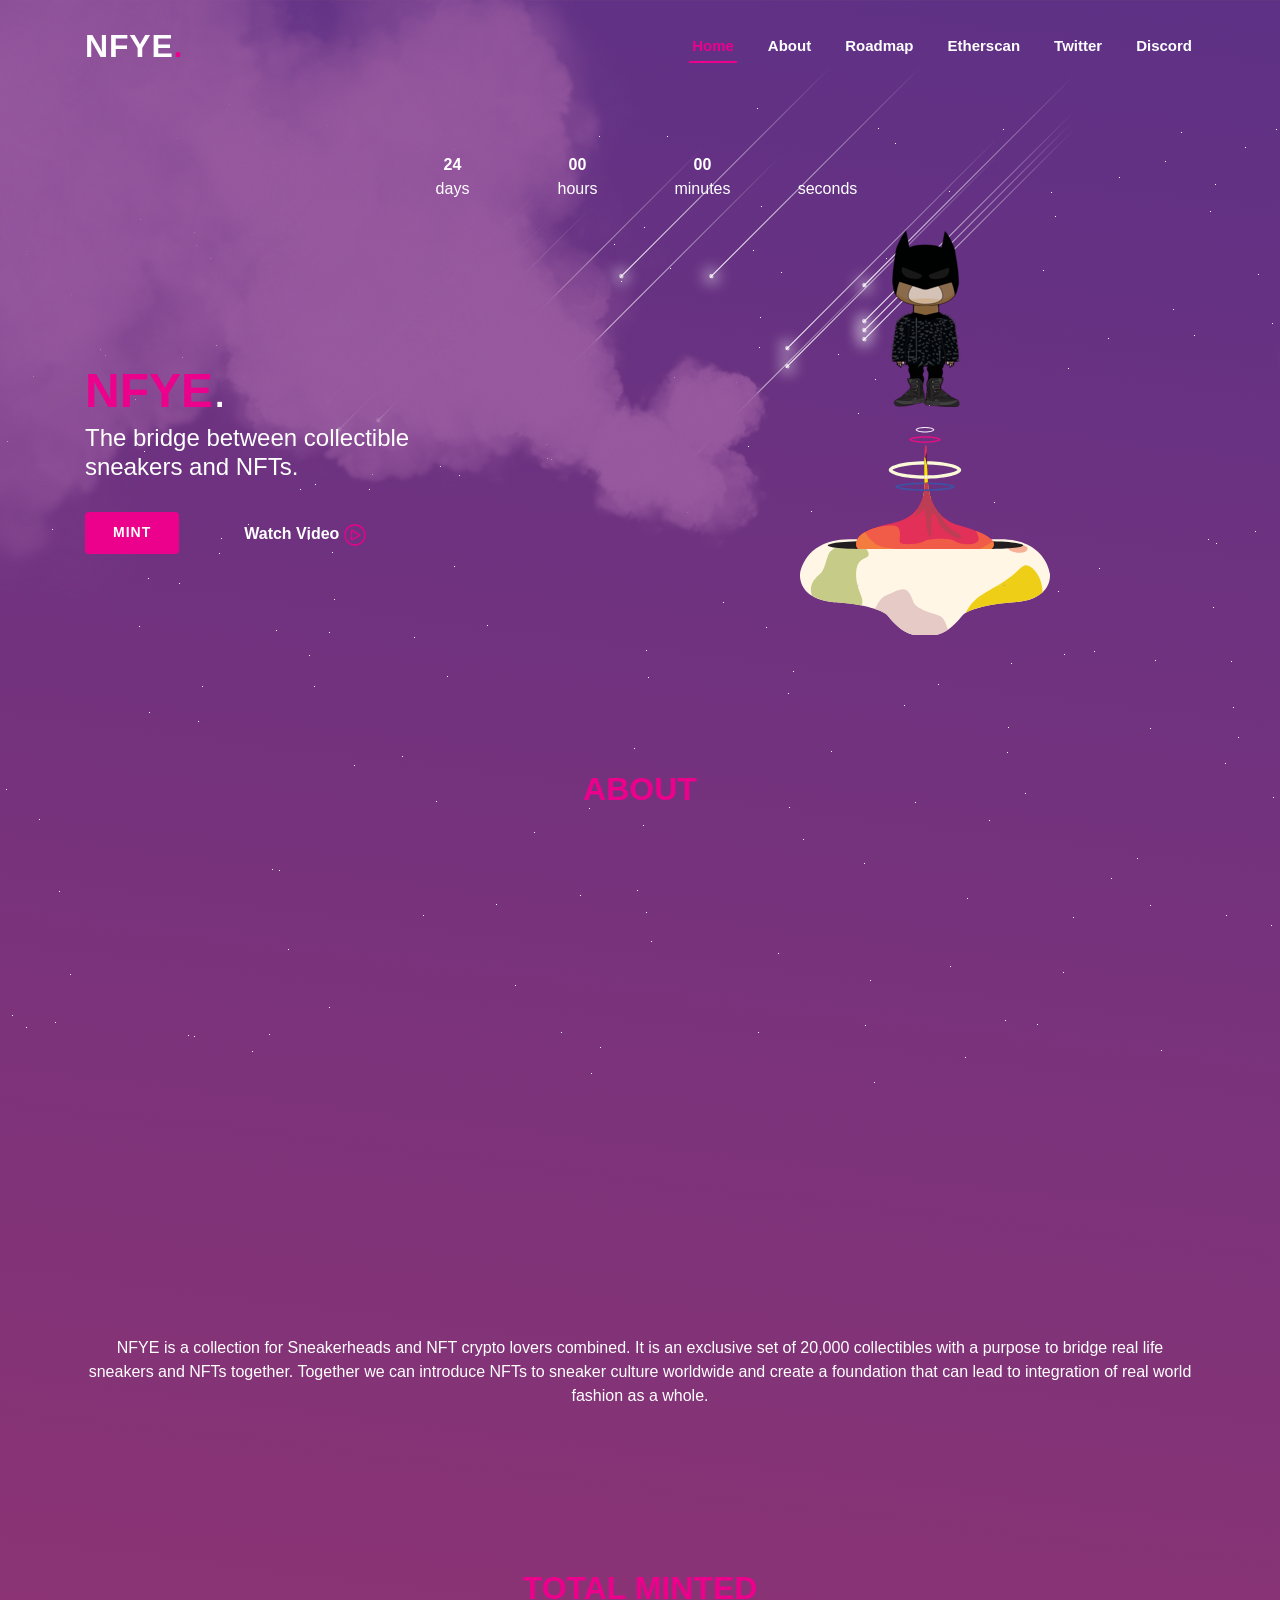
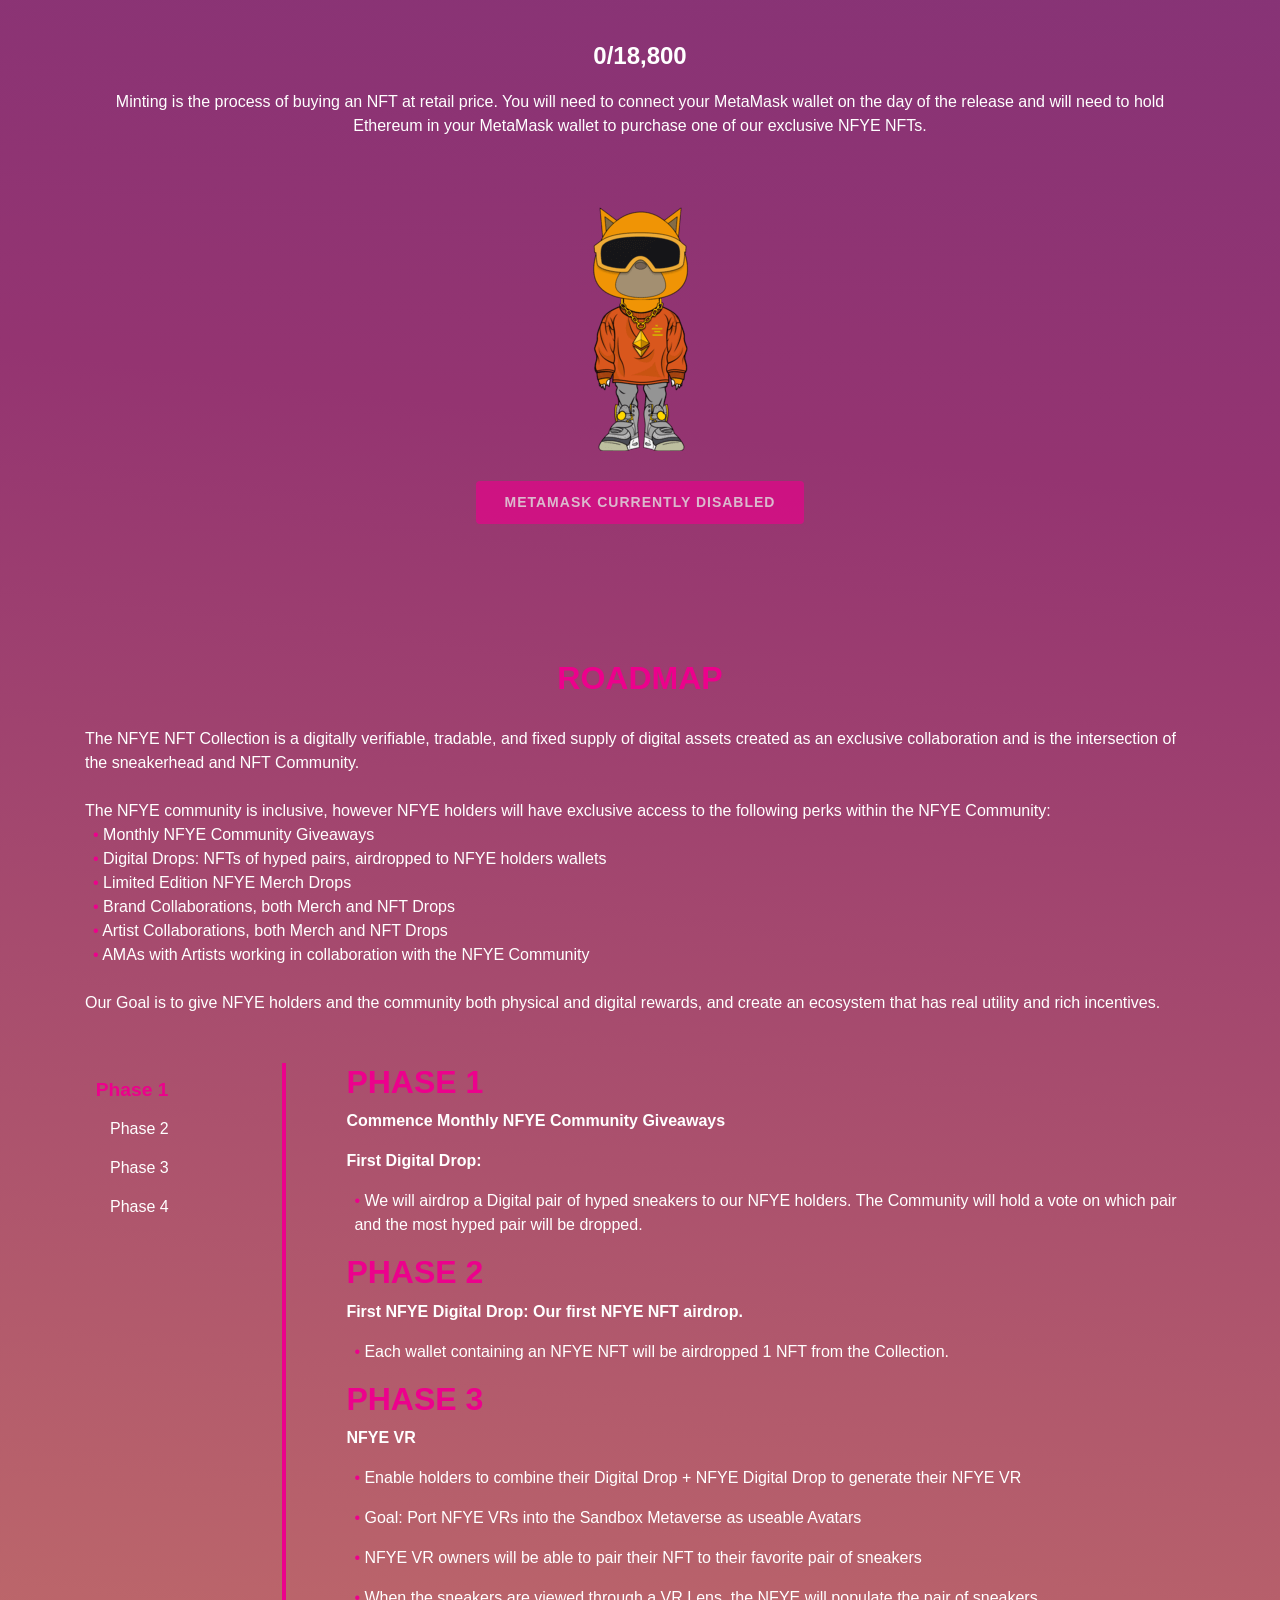
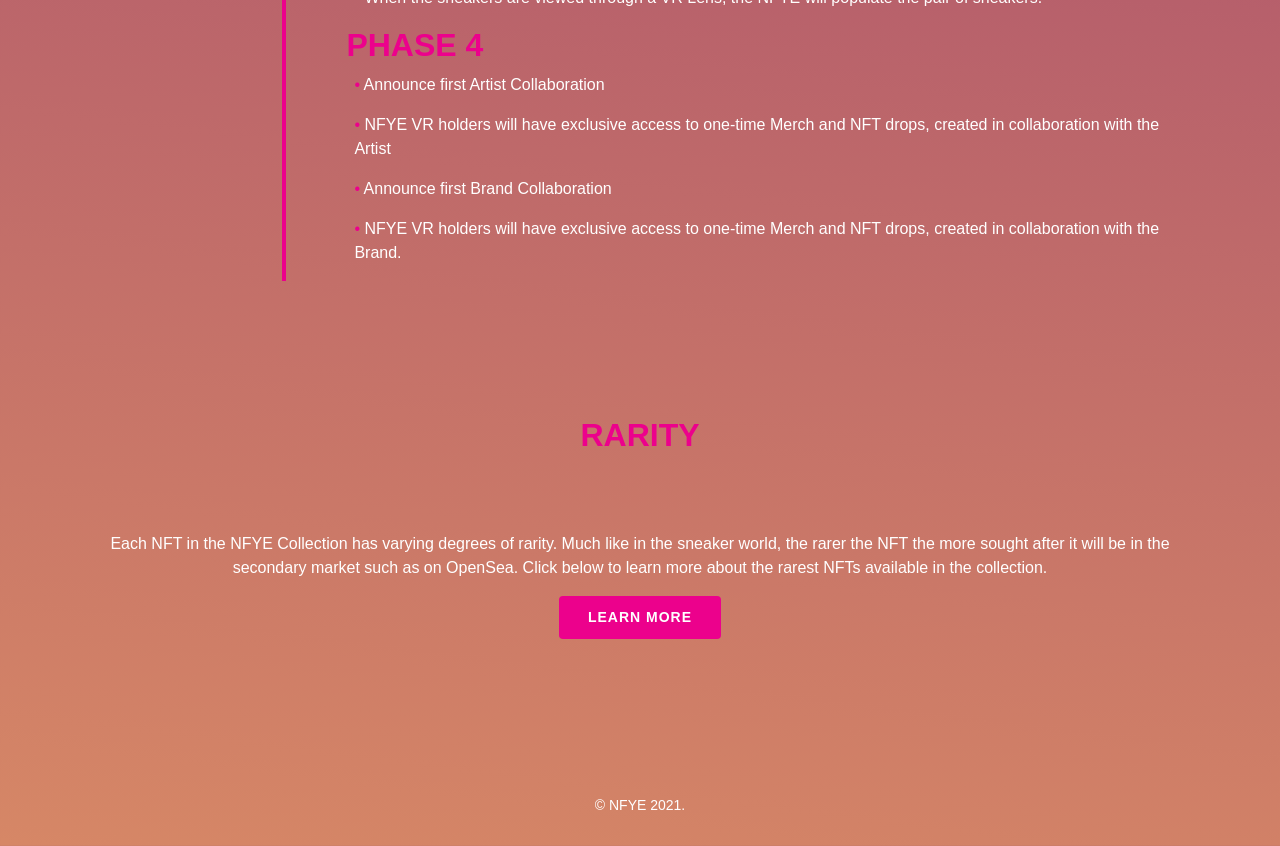
==== commit 4f892776: "COUNTDOWN" ====
--- a/index-old.html
+++ b/index-old.html
@@ -16,7 +16,7 @@
   <link href="assets/vendor/venobox/venobox.css" rel="stylesheet">
   <link href="assets/vendor/aos/aos.css" rel="stylesheet">
 
-  <script src="https://cdn.ethers.io/lib/ethers-5.0.umd.min.js" type="text/javascript"></script>
+  <!-- <script src="https://cdn.ethers.io/lib/ethers-5.0.umd.min.js" type="text/javascript"></script> -->
   <script src="https://cdn.jsdelivr.net/gh/ethereum/web3.js/dist/web3.min.js"></script>
 
 
@@ -102,17 +102,33 @@
   <section id="hero" class="d-flex align-items-center">
     <div class="container" data-aos="zoom-out" data-aos-delay="100">
       
-      <div class="countdown text-center">        
-      </div>
+      <div class="countdown">        
+        <div class="clock-wrapper-target">  
+        <div class="clock-wrapper-target text-center">  
+          <div class="time-tg" id="clock">
+            <div id="daystg" class="cd-tg"></div>
+            <div id="hourstg" class="cd-tg">24</div>
+            <div id="minutestg" class="cd-tg">00</div>
+            <div id="secondstg" class="cd-tg">00</div>
+          </div>
+          <div class="label-wrapper-target">
+            <div class="label-target">days</div>
+            <div class="label-target">hours</div>
+            <div class="label-target">minutes</div>
+            <div class="label-target">seconds</div>          
+          </div>
+        </div>
+        </div> 
+      </div> 
       <!-- <div class="row reverse-mobile"> -->
       <div class="row reverse-mobile no-float">
         <div class="col-12 col-md-6 left-text-col">
           <h1><br><span>NFYE</span><span class="text-white w-500">.</span>
           </h1>
-          <h2>The bridge between collectible sneakers<br>and NFTs.</h2>
+          <h2>The bridge between collectible<br>sneakers and NFTs.</h2>
           <div class="d-flex">
             <a href="#counts" class="btn-get-started scrollto">MINT</a>
-            <a href="https://vimeo.com/" class="venobox btn-watch-video" data-vbtype="video" data-autoplay="true"> Watch Video <i class="icofont-play-alt-2"></i></a>
+            <a href="https://vimeo.com/" class="venobox btn-watch-video" data-vbtype="video" data-autoplay="true"> Watch Video <svg aria-hidden="true" focusable="false" data-prefix="fal" data-icon="play-circle" class="svg-inline--fa fa-play-circle fa-w-16" role="img" xmlns="http://www.w3.org/2000/svg" viewBox="0 0 512 512"><path fill="currentColor" d="M256 504c137 0 248-111 248-248S393 8 256 8 8 119 8 256s111 248 248 248zM40 256c0-118.7 96.1-216 216-216 118.7 0 216 96.1 216 216 0 118.7-96.1 216-216 216-118.7 0-216-96.1-216-216zm331.7-18l-176-107c-15.8-8.8-35.7 2.5-35.7 21v208c0 18.4 19.8 29.8 35.7 21l176-101c16.4-9.1 16.4-32.8 0-42zM192 335.8V176.9c0-4.7 5.1-7.6 9.1-5.1l134.5 81.7c3.9 2.4 3.8 8.1-.1 10.3L201 341c-4 2.3-9-.6-9-5.2z"></path></svg></a>
           </div>
         </div>
         <div class="col-12 col-md-6 push-back">
@@ -487,6 +503,21 @@
 
   <!-- Template Main JS File -->
   <script src="assets/js/main.js"></script>
+  <script>
+    var fridayTime = moment("2021-09-08T20:00:00Z", moment.ISO_8601);
+  
+    $('#clock').countdown(fridayTime.toDate(), function(event) {
+    var d = event.strftime('%D');
+    var h = event.strftime('%H');
+    var m = event.strftime('%M');
+    var s = event.strftime('%S');
+    
+    $('#daystg').html(event.strftime('%D'));
+    $('#hourstg').html(event.strftime('%H' ));
+    $('#minutestg').html(event.strftime('%M'));
+    $('#secondstg').html(event.strftime('%S'));
+    });
+  </script>
 
   <script>
     let xPos = 0;
@@ -574,7 +605,7 @@
       
   setTimeout(function(){ 
     document.getElementById("bearImg").src =item;
-      console.log(item)
+      // console.log(item)
       counter++;
       if(counter>(images.length-1))
       counter=0;
@@ -584,7 +615,7 @@
   </script>
 
   <script>
-    var fridayTime = moment("2021-08-24T19:00:00Z", moment.ISO_8601);
+    var fridayTime = moment("2021-09-08T20:00:00Z", moment.ISO_8601);
   
     $('#clock').countdown(fridayTime.toDate(), function(event) {
     var d = event.strftime('%D');
--- a/assets/css/style.css
+++ b/assets/css/style.css
@@ -242,7 +242,10 @@
   top: 0;
   padding: 15px;
 }
-
+.fa-play-circle {
+  width: 22px;
+  color: #ec018c;
+}
 #header .logo {
   font-size: 32px;
   margin: 0;
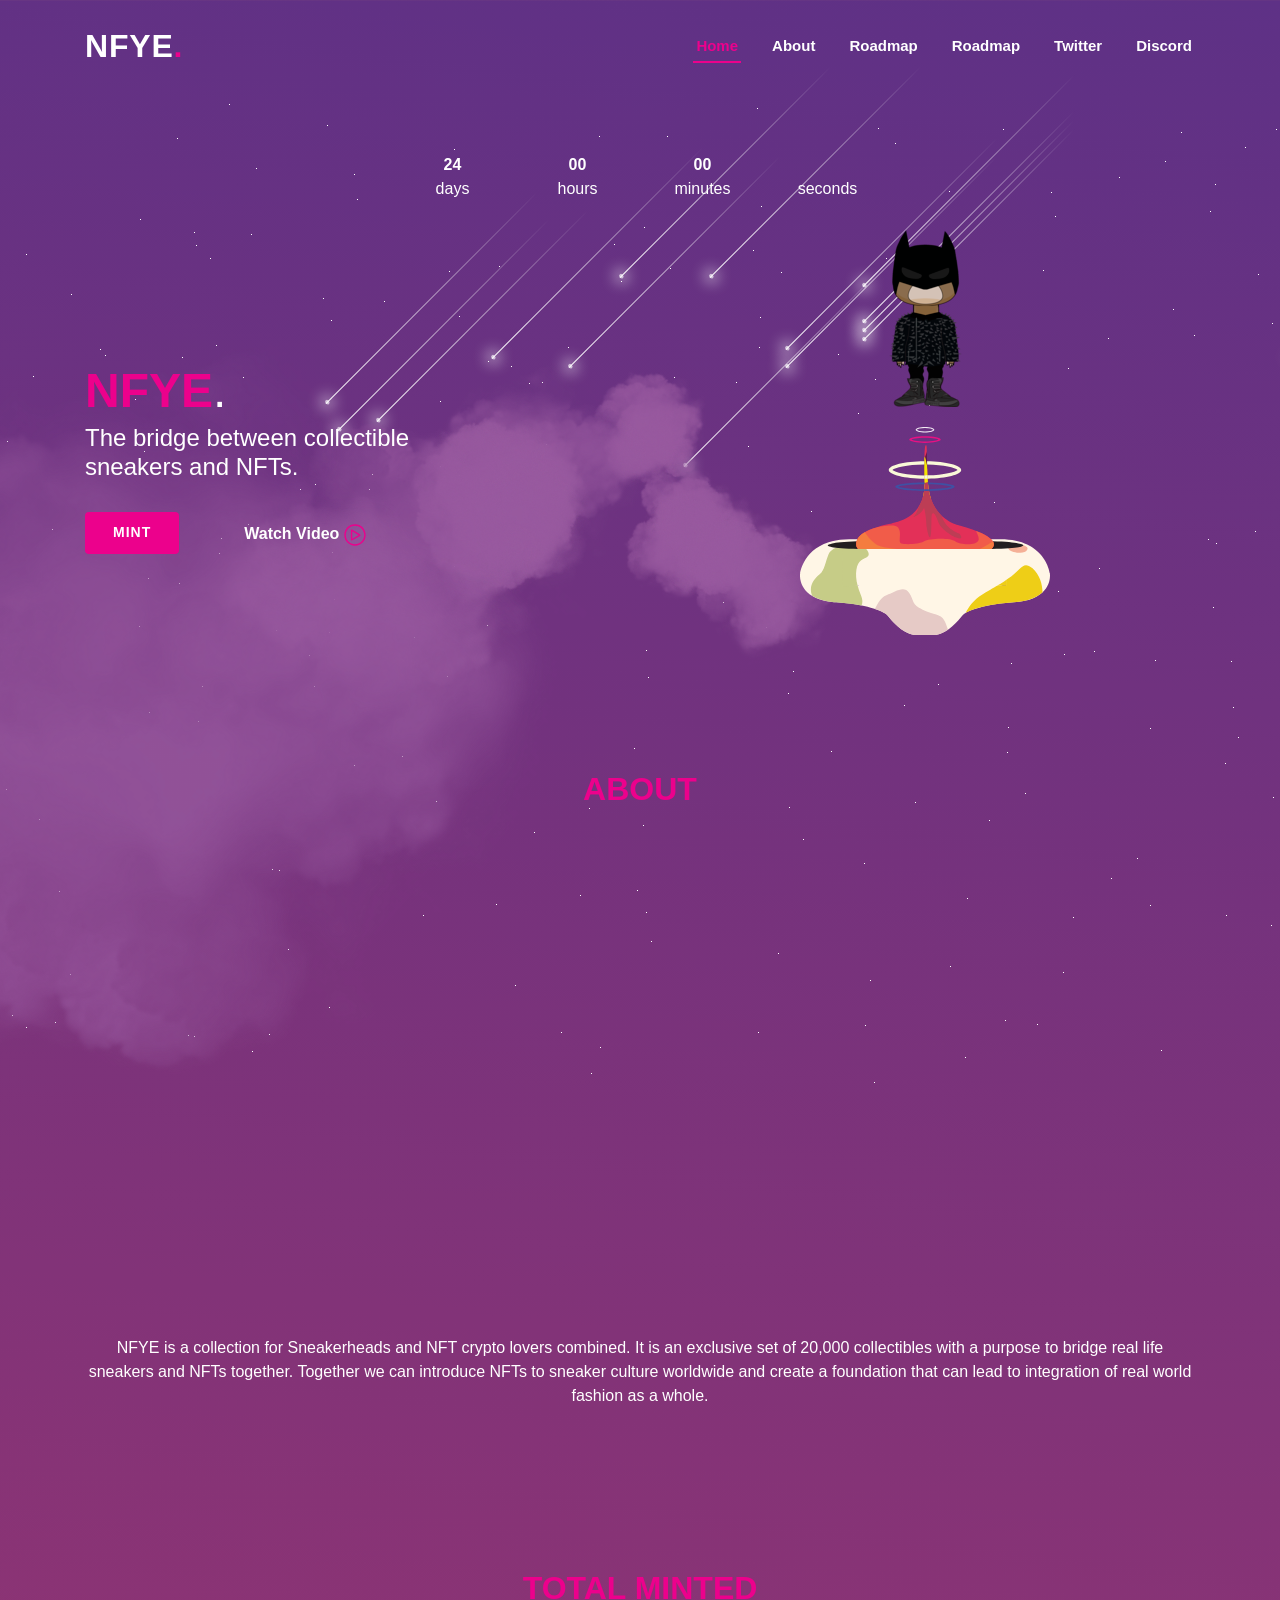
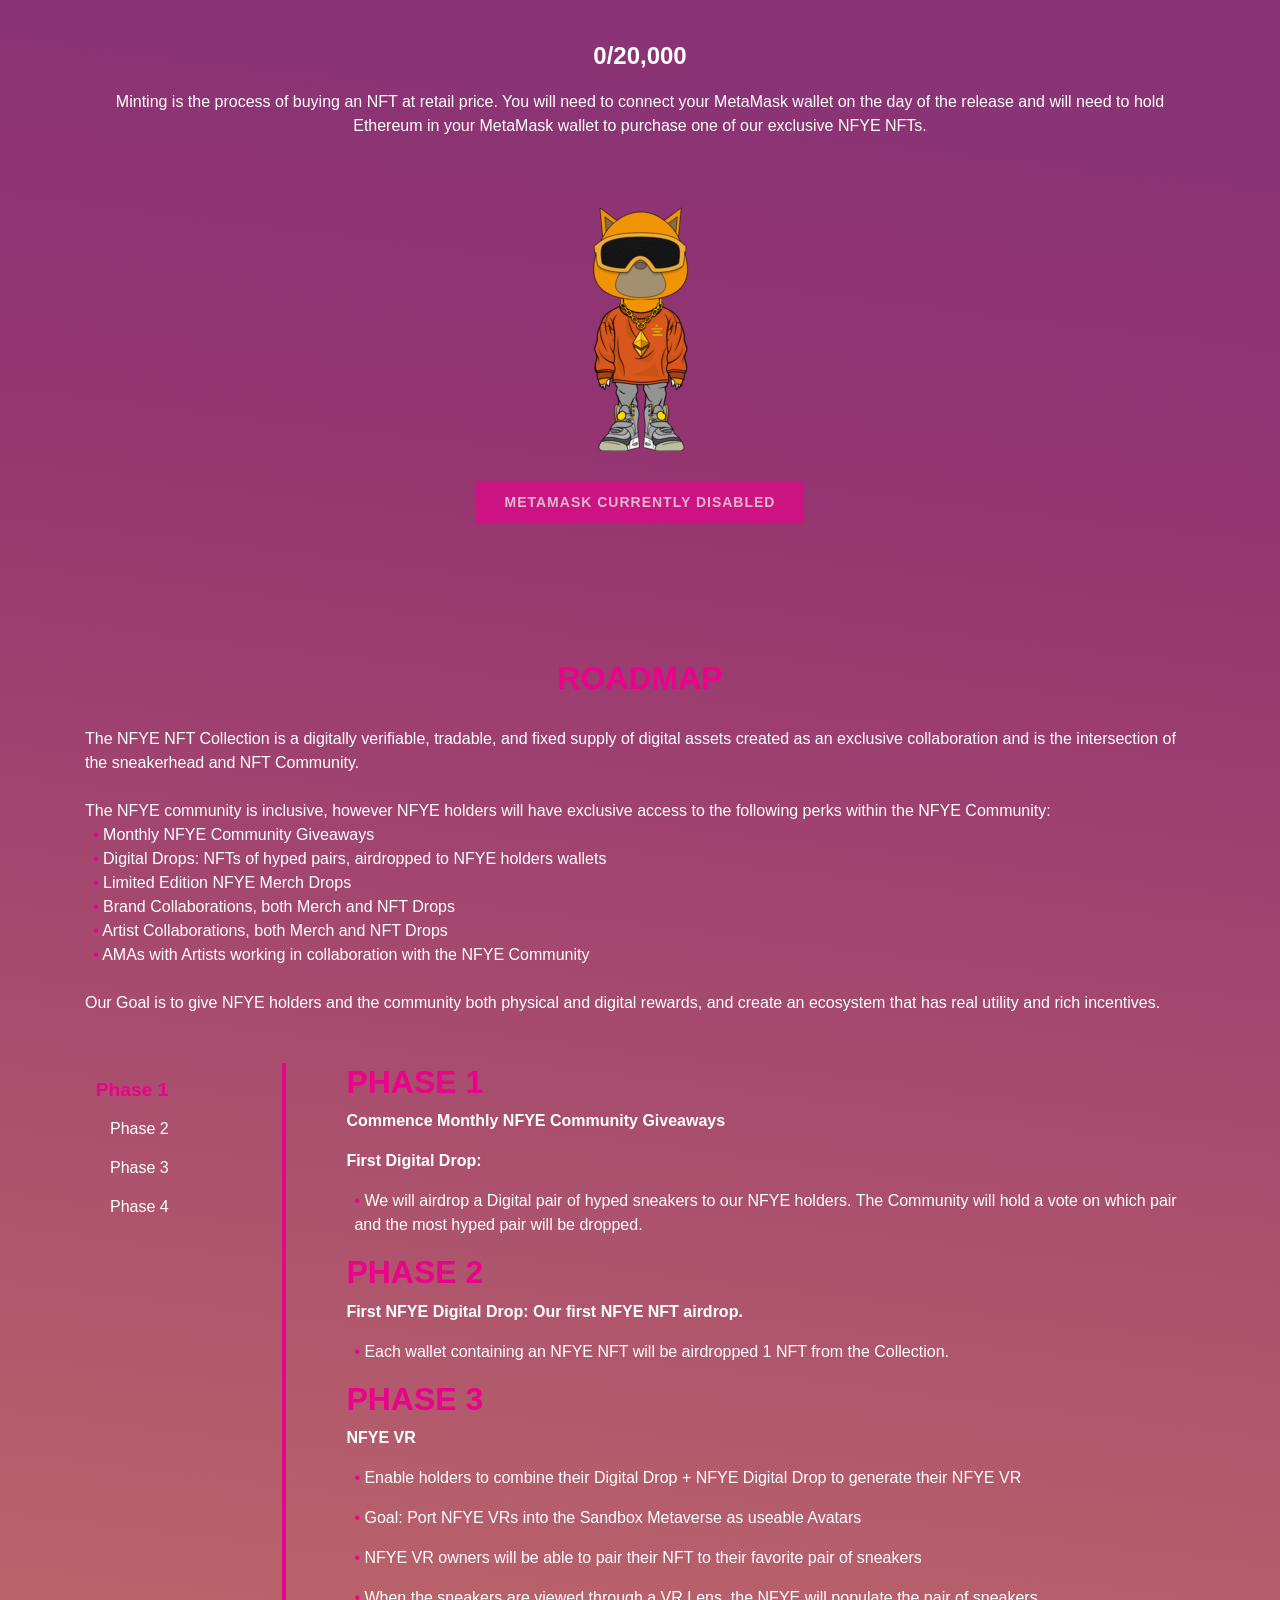
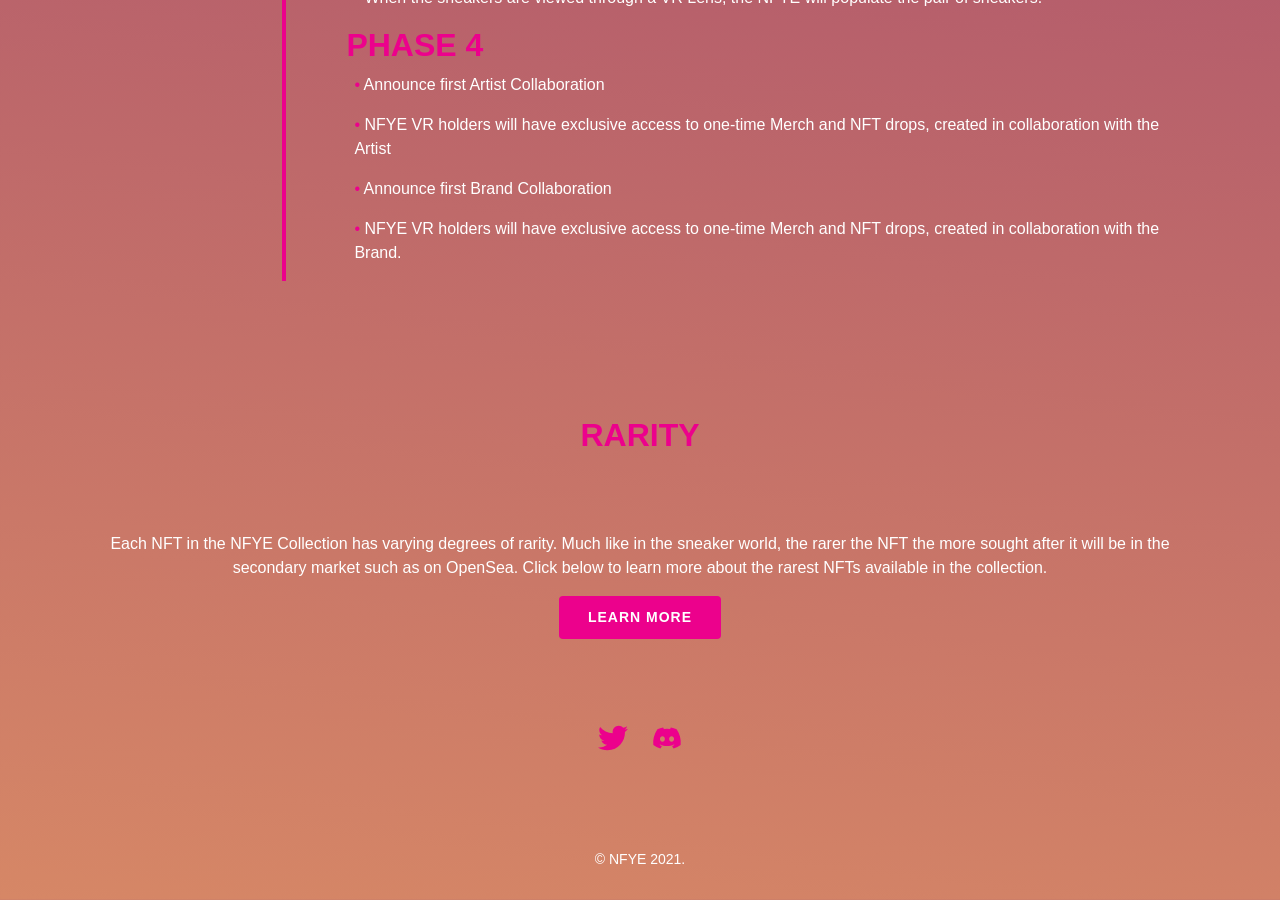
==== commit fc3c2386: "header" ====
--- a/index-old.html
+++ b/index-old.html
@@ -88,10 +88,10 @@
           <li class="active"><a href="index.html">Home</a></li>
           <li><a href="#about">About</a></li>
           <li><a href="#roadmap">Roadmap</a></li>
-          <li><a href="https://etherscan.io/">Etherscan</a></li>
-          <!-- <li><a href="#team">Team</a></li> -->
-          <li><a href="https://mobile.twitter.com/">Twitter</a></li>
-          <li><a href="https://discord.gg/">Discord</a></li>
+          <li><a href="/rarity">Roadmap</a></li>
+          <!-- <li><a href="https://etherscan.io/">Etherscan</a></li> -->
+          <li><a href="https://twitter.com/nfyenft">Twitter</a></li>
+          <li><a href="https://discord.gg/3TDJeA49">Discord</a></li>
         </ul>
       </nav><!-- .nav-menu -->
 
@@ -469,9 +469,12 @@
   <footer id="footer">
     <div class="container">
       <div class="footer-center">
-        <!-- <a href="https://mobile.twitter.com/"><img src="./assets/img/.svg"></a> -->
-        <!-- <a href="https://discord.gg/"><img src="./assets/img/.svg"></a>        
-         -->
+        <a href="https://twitter.com/nfyenft">
+          <svg aria-hidden="true" focusable="false" data-prefix="fab" data-icon="twitter" class="svg-inline--fa fa-twitter fa-w-16" role="img" xmlns="http://www.w3.org/2000/svg" viewBox="0 0 512 512"><path fill="currentColor" d="M459.37 151.716c.325 4.548.325 9.097.325 13.645 0 138.72-105.583 298.558-298.558 298.558-59.452 0-114.68-17.219-161.137-47.106 8.447.974 16.568 1.299 25.34 1.299 49.055 0 94.213-16.568 130.274-44.832-46.132-.975-84.792-31.188-98.112-72.772 6.498.974 12.995 1.624 19.818 1.624 9.421 0 18.843-1.3 27.614-3.573-48.081-9.747-84.143-51.98-84.143-102.985v-1.299c13.969 7.797 30.214 12.67 47.431 13.319-28.264-18.843-46.781-51.005-46.781-87.391 0-19.492 5.197-37.36 14.294-52.954 51.655 63.675 129.3 105.258 216.365 109.807-1.624-7.797-2.599-15.918-2.599-24.04 0-57.828 46.782-104.934 104.934-104.934 30.213 0 57.502 12.67 76.67 33.137 23.715-4.548 46.456-13.32 66.599-25.34-7.798 24.366-24.366 44.833-46.132 57.827 21.117-2.273 41.584-8.122 60.426-16.243-14.292 20.791-32.161 39.308-52.628 54.253z"></path></svg>
+        </a>
+        <a href="https://discord.gg/3TDJeA49">
+          <svg aria-hidden="true" focusable="false" data-prefix="fab" data-icon="discord" class="svg-inline--fa fa-discord fa-w-20" role="img" xmlns="http://www.w3.org/2000/svg" viewBox="0 0 640 512"><path fill="currentColor" d="M524.531,69.836a1.5,1.5,0,0,0-.764-.7A485.065,485.065,0,0,0,404.081,32.03a1.816,1.816,0,0,0-1.923.91,337.461,337.461,0,0,0-14.9,30.6,447.848,447.848,0,0,0-134.426,0,309.541,309.541,0,0,0-15.135-30.6,1.89,1.89,0,0,0-1.924-.91A483.689,483.689,0,0,0,116.085,69.137a1.712,1.712,0,0,0-.788.676C39.068,183.651,18.186,294.69,28.43,404.354a2.016,2.016,0,0,0,.765,1.375A487.666,487.666,0,0,0,176.02,479.918a1.9,1.9,0,0,0,2.063-.676A348.2,348.2,0,0,0,208.12,430.4a1.86,1.86,0,0,0-1.019-2.588,321.173,321.173,0,0,1-45.868-21.853,1.885,1.885,0,0,1-.185-3.126c3.082-2.309,6.166-4.711,9.109-7.137a1.819,1.819,0,0,1,1.9-.256c96.229,43.917,200.41,43.917,295.5,0a1.812,1.812,0,0,1,1.924.233c2.944,2.426,6.027,4.851,9.132,7.16a1.884,1.884,0,0,1-.162,3.126,301.407,301.407,0,0,1-45.89,21.83,1.875,1.875,0,0,0-1,2.611,391.055,391.055,0,0,0,30.014,48.815,1.864,1.864,0,0,0,2.063.7A486.048,486.048,0,0,0,610.7,405.729a1.882,1.882,0,0,0,.765-1.352C623.729,277.594,590.933,167.465,524.531,69.836ZM222.491,337.58c-28.972,0-52.844-26.587-52.844-59.239S193.056,219.1,222.491,219.1c29.665,0,53.306,26.82,52.843,59.239C275.334,310.993,251.924,337.58,222.491,337.58Zm195.38,0c-28.971,0-52.843-26.587-52.843-59.239S388.437,219.1,417.871,219.1c29.667,0,53.307,26.82,52.844,59.239C470.715,310.993,447.538,337.58,417.871,337.58Z"></path></svg>
+        </a>
       </div>
       <div class="footer-center mt-5">
         <!-- <a class="footer" href="/terms.html">Terms</a>         -->
--- a/assets/css/style.css
+++ b/assets/css/style.css
@@ -245,6 +245,13 @@
 .fa-play-circle {
   width: 22px;
   color: #ec018c;
+}
+.fa-twitter, .fa-discord {
+  color: #FFF;
+  width: 54px;
+  padding: 0 12px;
+  color: #ec018c;
+  margin-top: 24px;
 }
 #header .logo {
   font-size: 32px;
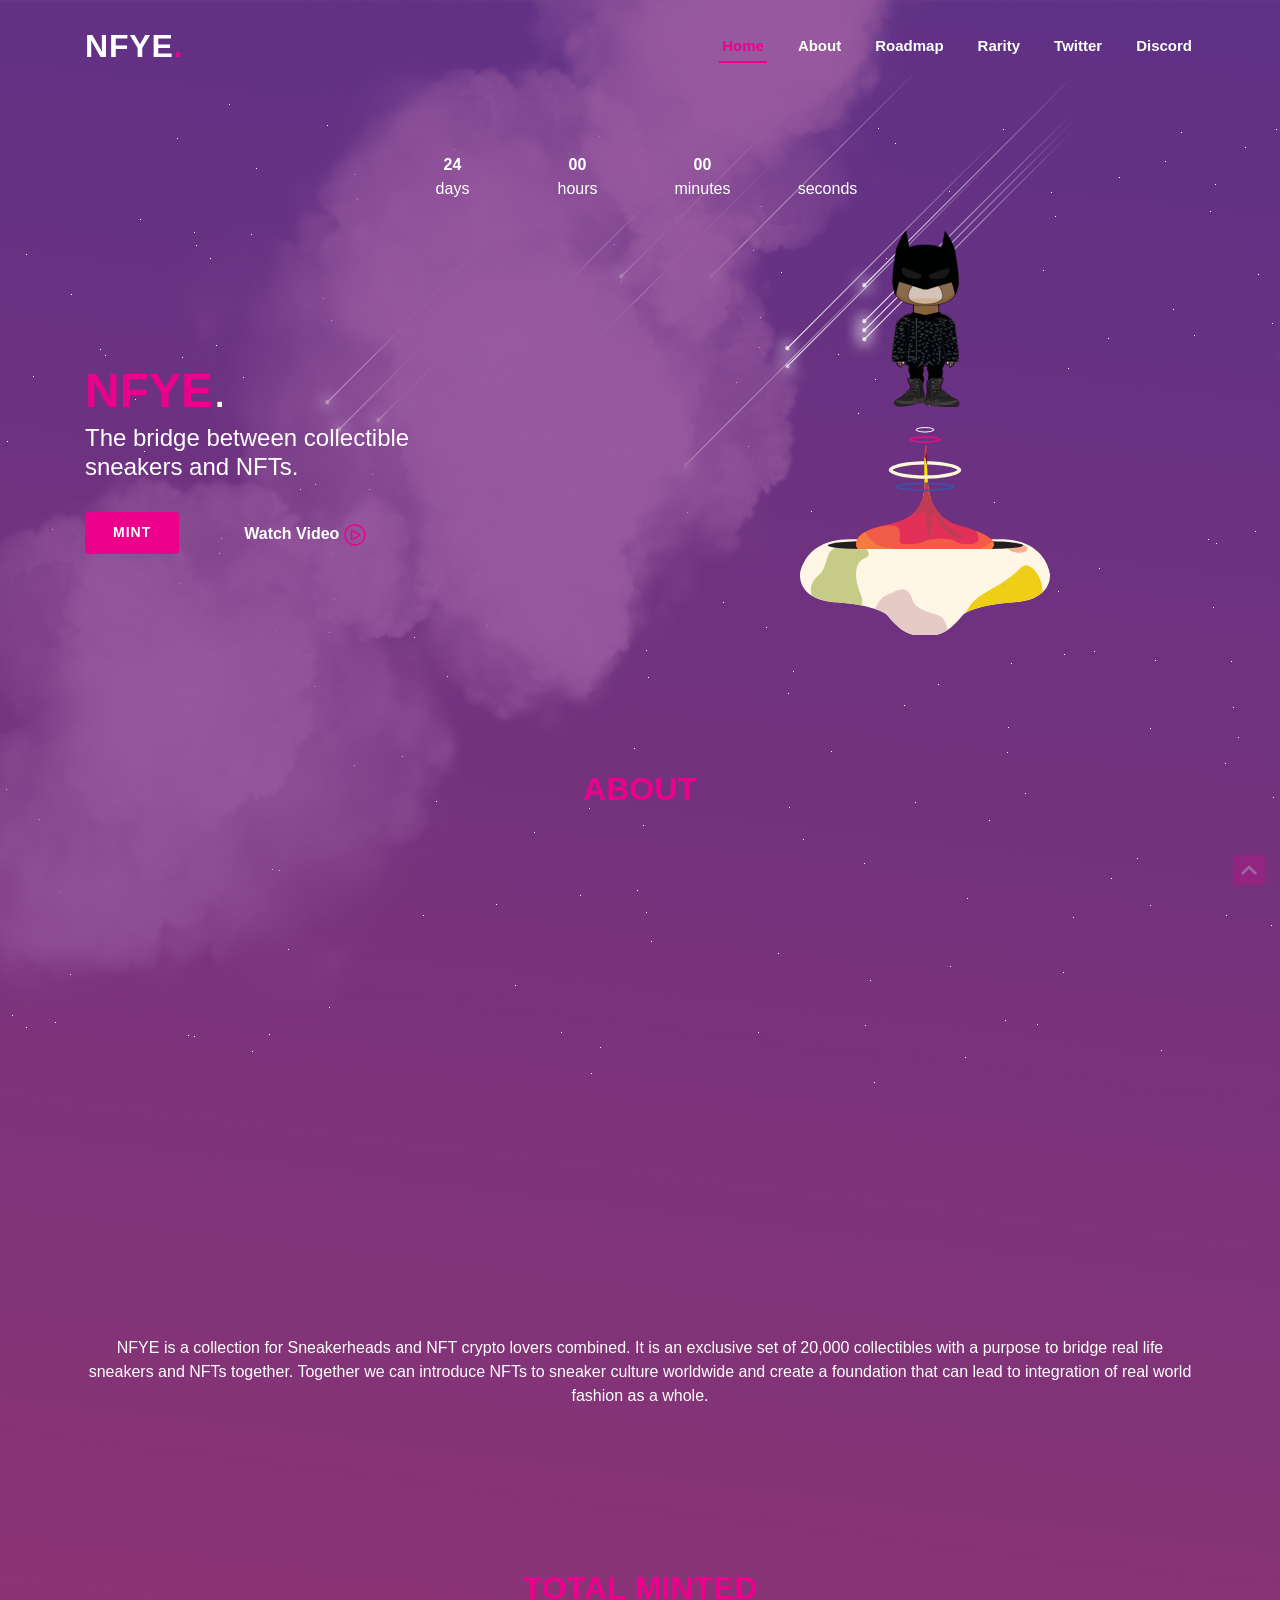
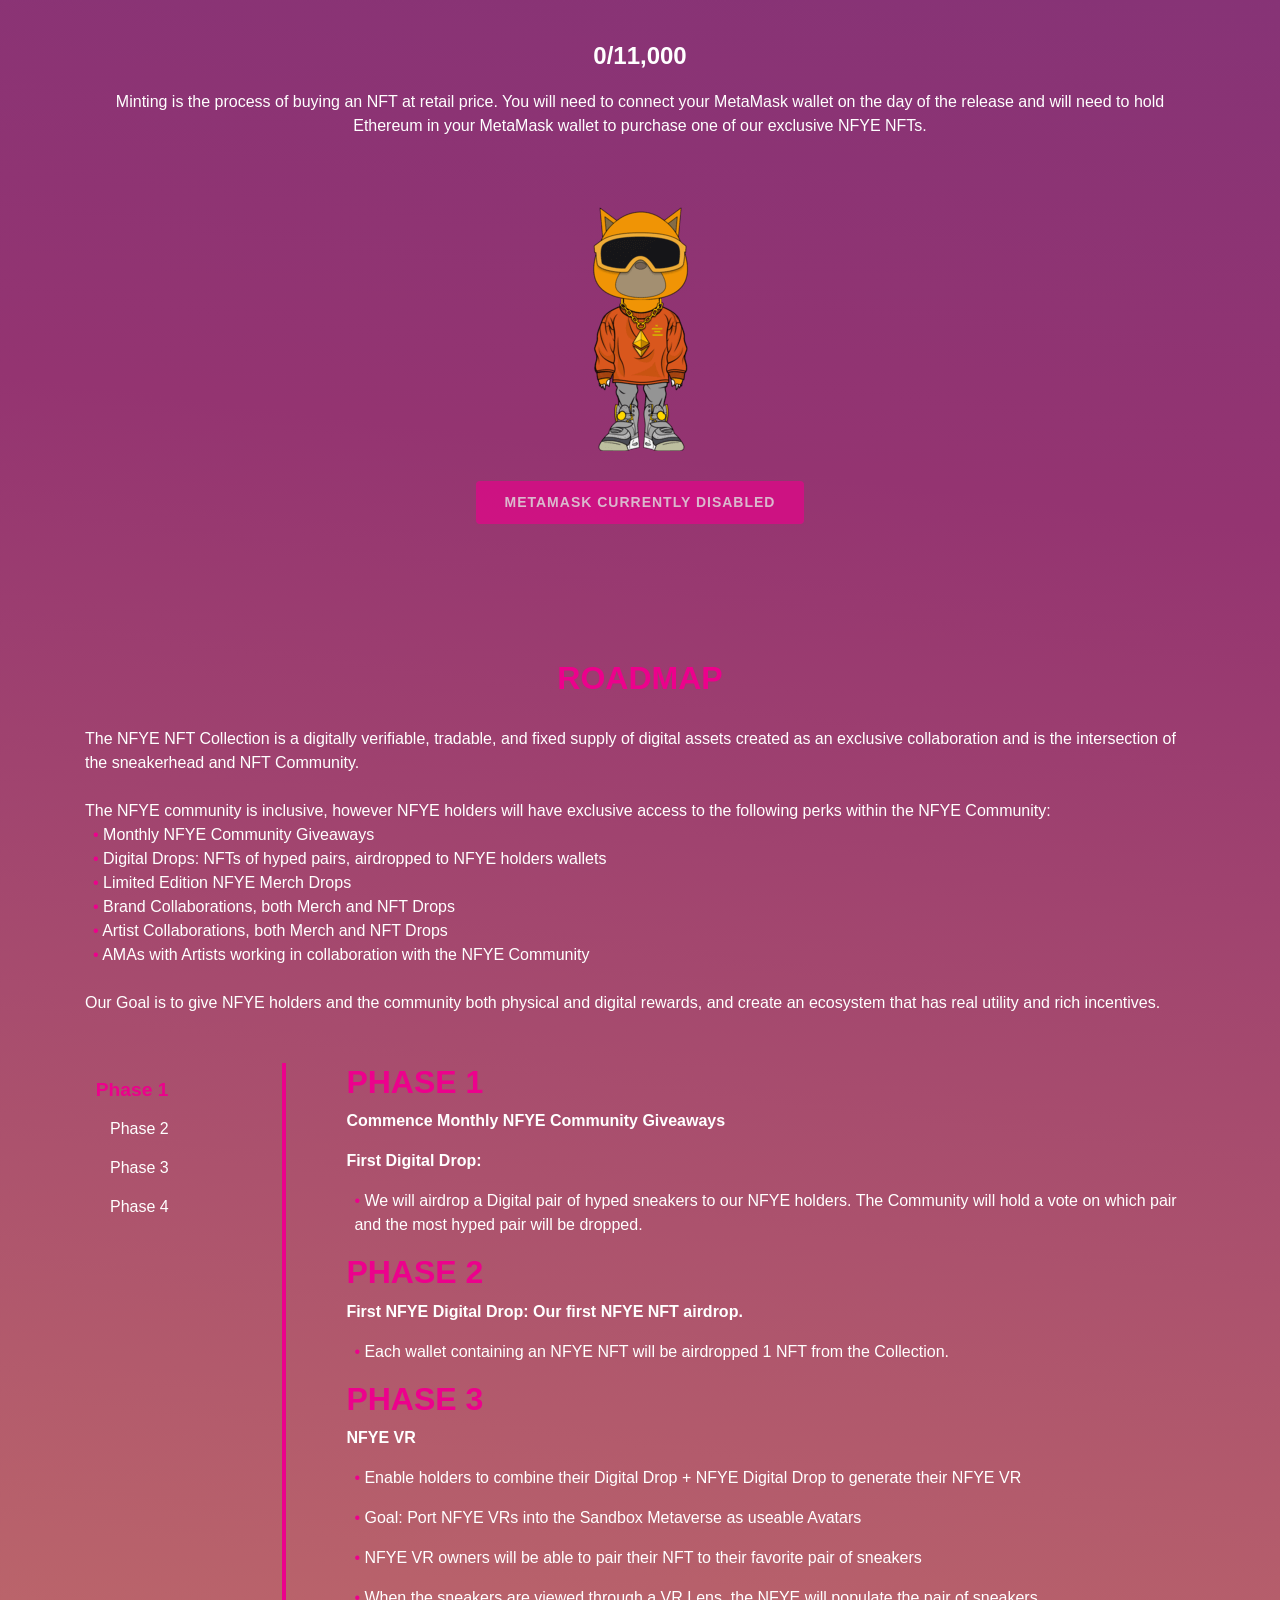
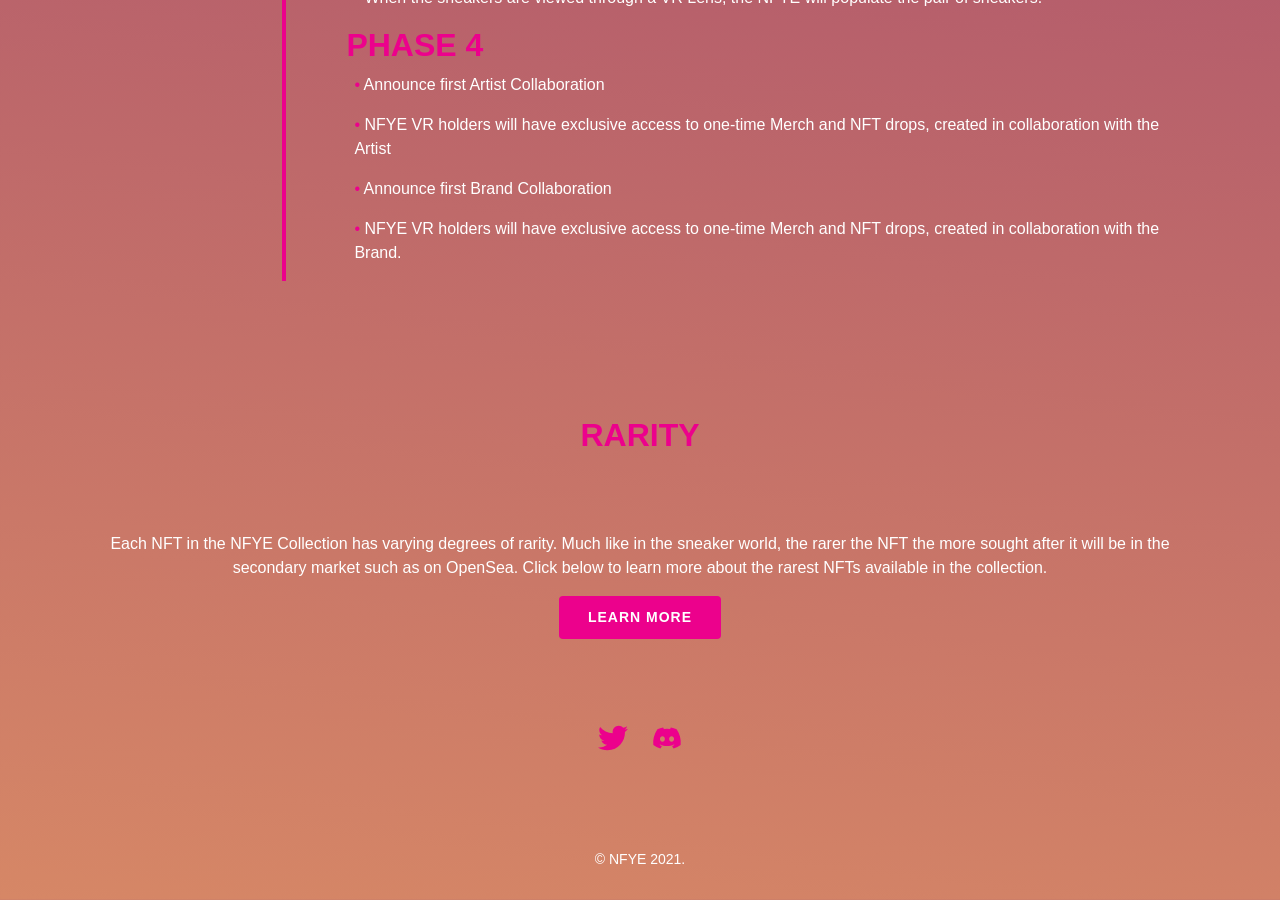
==== commit e753da39: "rarity" ====
--- a/index-old.html
+++ b/index-old.html
@@ -88,7 +88,7 @@
           <li class="active"><a href="index.html">Home</a></li>
           <li><a href="#about">About</a></li>
           <li><a href="#roadmap">Roadmap</a></li>
-          <li><a href="/rarity">Roadmap</a></li>
+          <li><a href="/rarity">Rarity</a></li>
           <!-- <li><a href="https://etherscan.io/">Etherscan</a></li> -->
           <li><a href="https://twitter.com/nfyenft">Twitter</a></li>
           <li><a href="https://discord.gg/3TDJeA49">Discord</a></li>
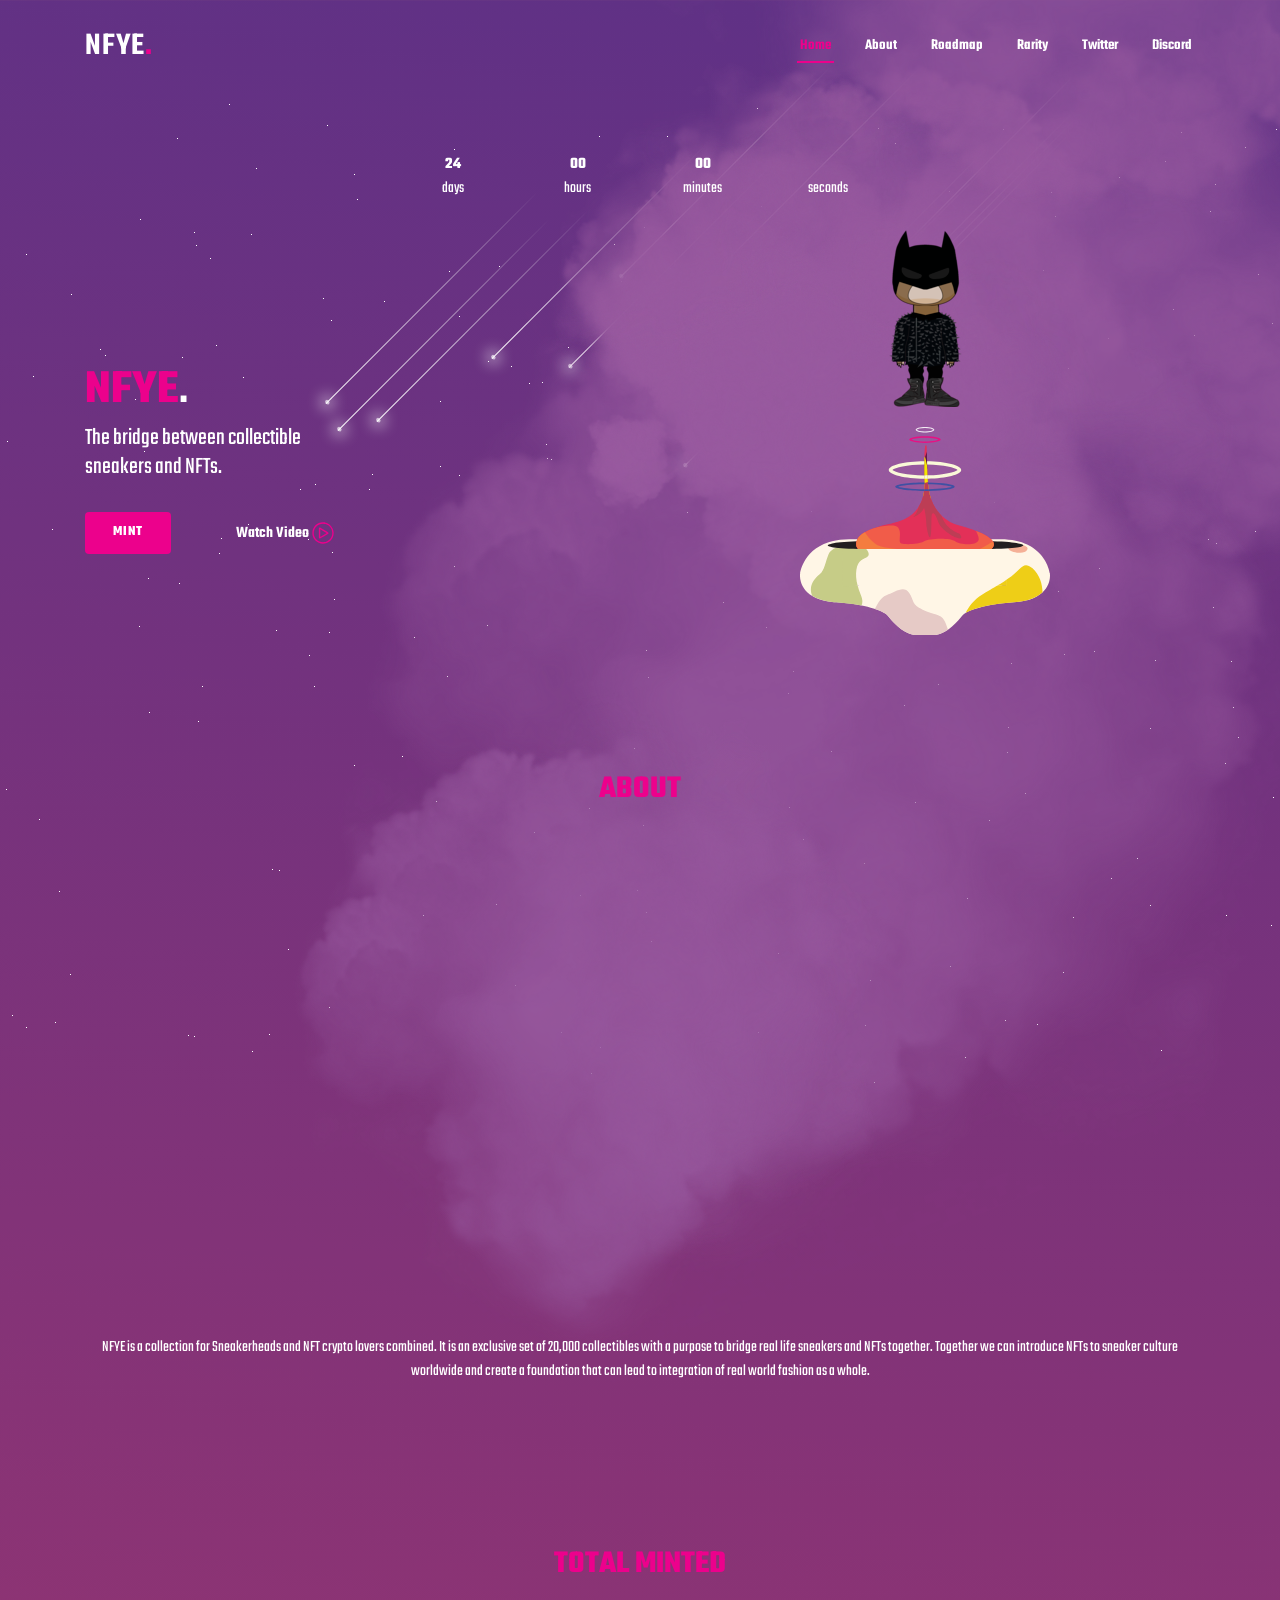
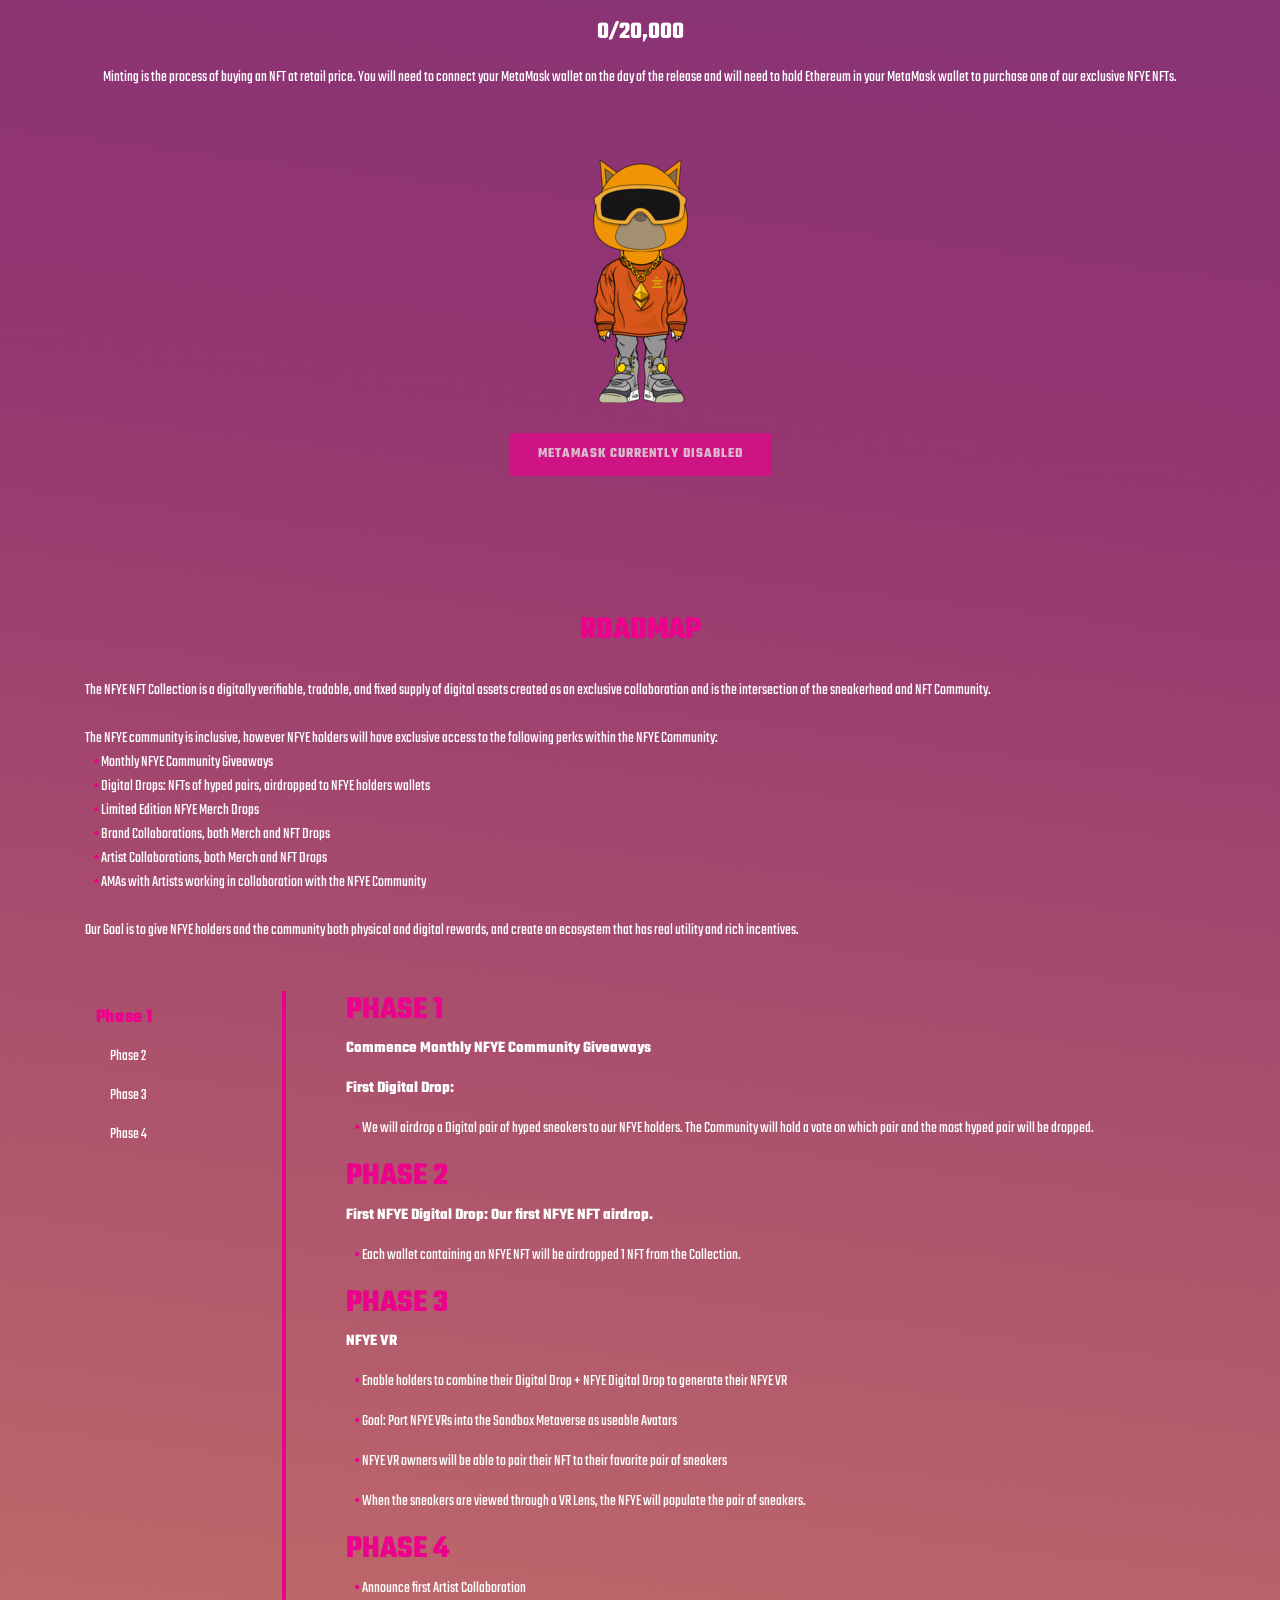
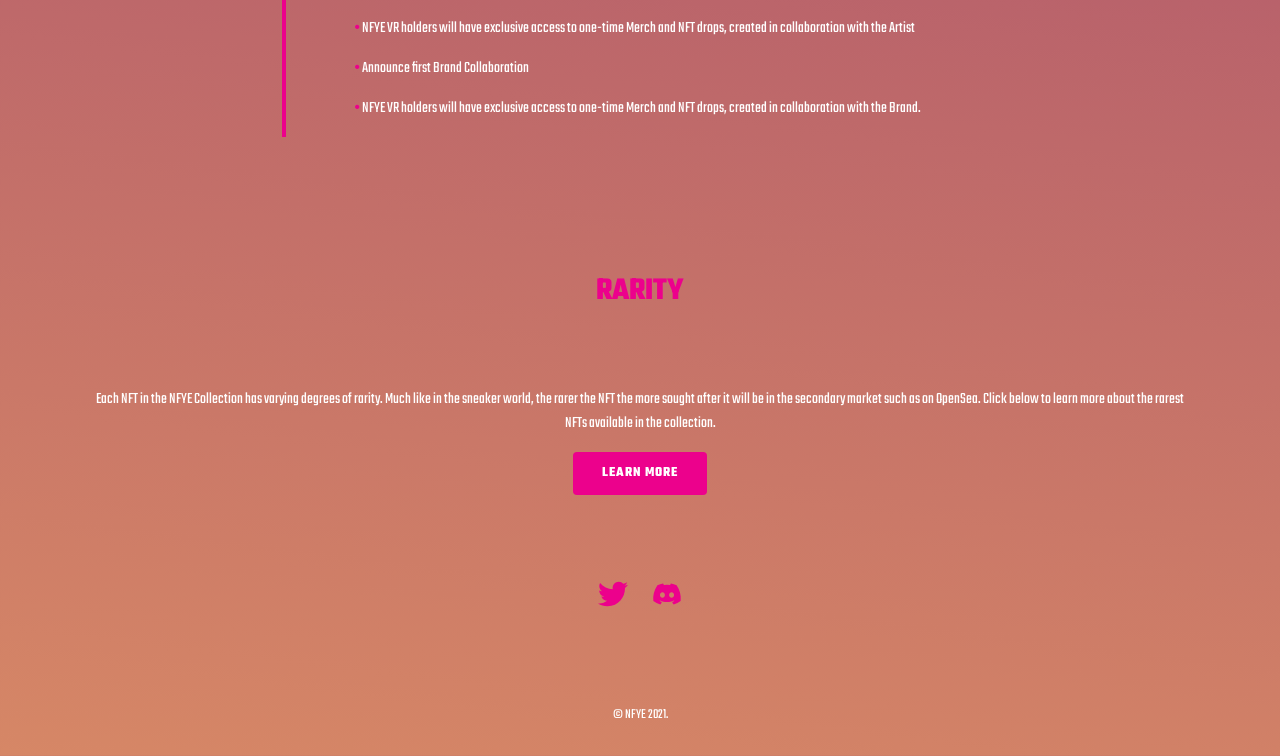
==== commit d8557b5a: "font" ====
--- a/index-old.html
+++ b/index-old.html
@@ -38,6 +38,10 @@
 <meta property="twitter:title" content="NFYE">
 <meta property="twitter:description" content="NFYE is a one-of-a-kind collection and the first to bridge the allure of collectible sneakers within the NFT ecosystem.">
 <meta property="twitter:image" content="https://raw.githubusercontent.com/NFYE/NFYE.github.io/main/assets/img/NFYE_LOGO.png">
+
+<link rel="preconnect" href="https://fonts.googleapis.com">
+<link rel="preconnect" href="https://fonts.gstatic.com" crossorigin>
+<link href="https://fonts.googleapis.com/css2?family=Teko:wght@400;500&display=swap" rel="stylesheet">
 
   <!-- Template Main CSS File -->
   <link href="assets/css/style.css" rel="stylesheet">
--- a/assets/css/style.css
+++ b/assets/css/style.css
@@ -17,7 +17,8 @@
   height: calc(var(--vh, 1vh) * 100);
 }
 body {
-  font-family: Helvetica,Arial, sans-serif;
+  /* font-family: Helvetica,Arial, sans-serif; */
+  font-family: 'Teko', sans-serif;
   color: #000;
   background: transparent;
   height: 100%;
@@ -33,7 +34,8 @@
 }
 
 h1, h2, h3, h4, h5, h6 {
-  font-family: Helvetica, Arial, sans-serif;
+  /* font-family: Helvetica, Arial, sans-serif; */
+  font-family: 'Teko', sans-serif;
 }
 
 ::selection {
@@ -3360,4 +3362,5 @@
 .stage-h {
   height: 450px;
   width: 100%;
+  overflow: hidden;
 }
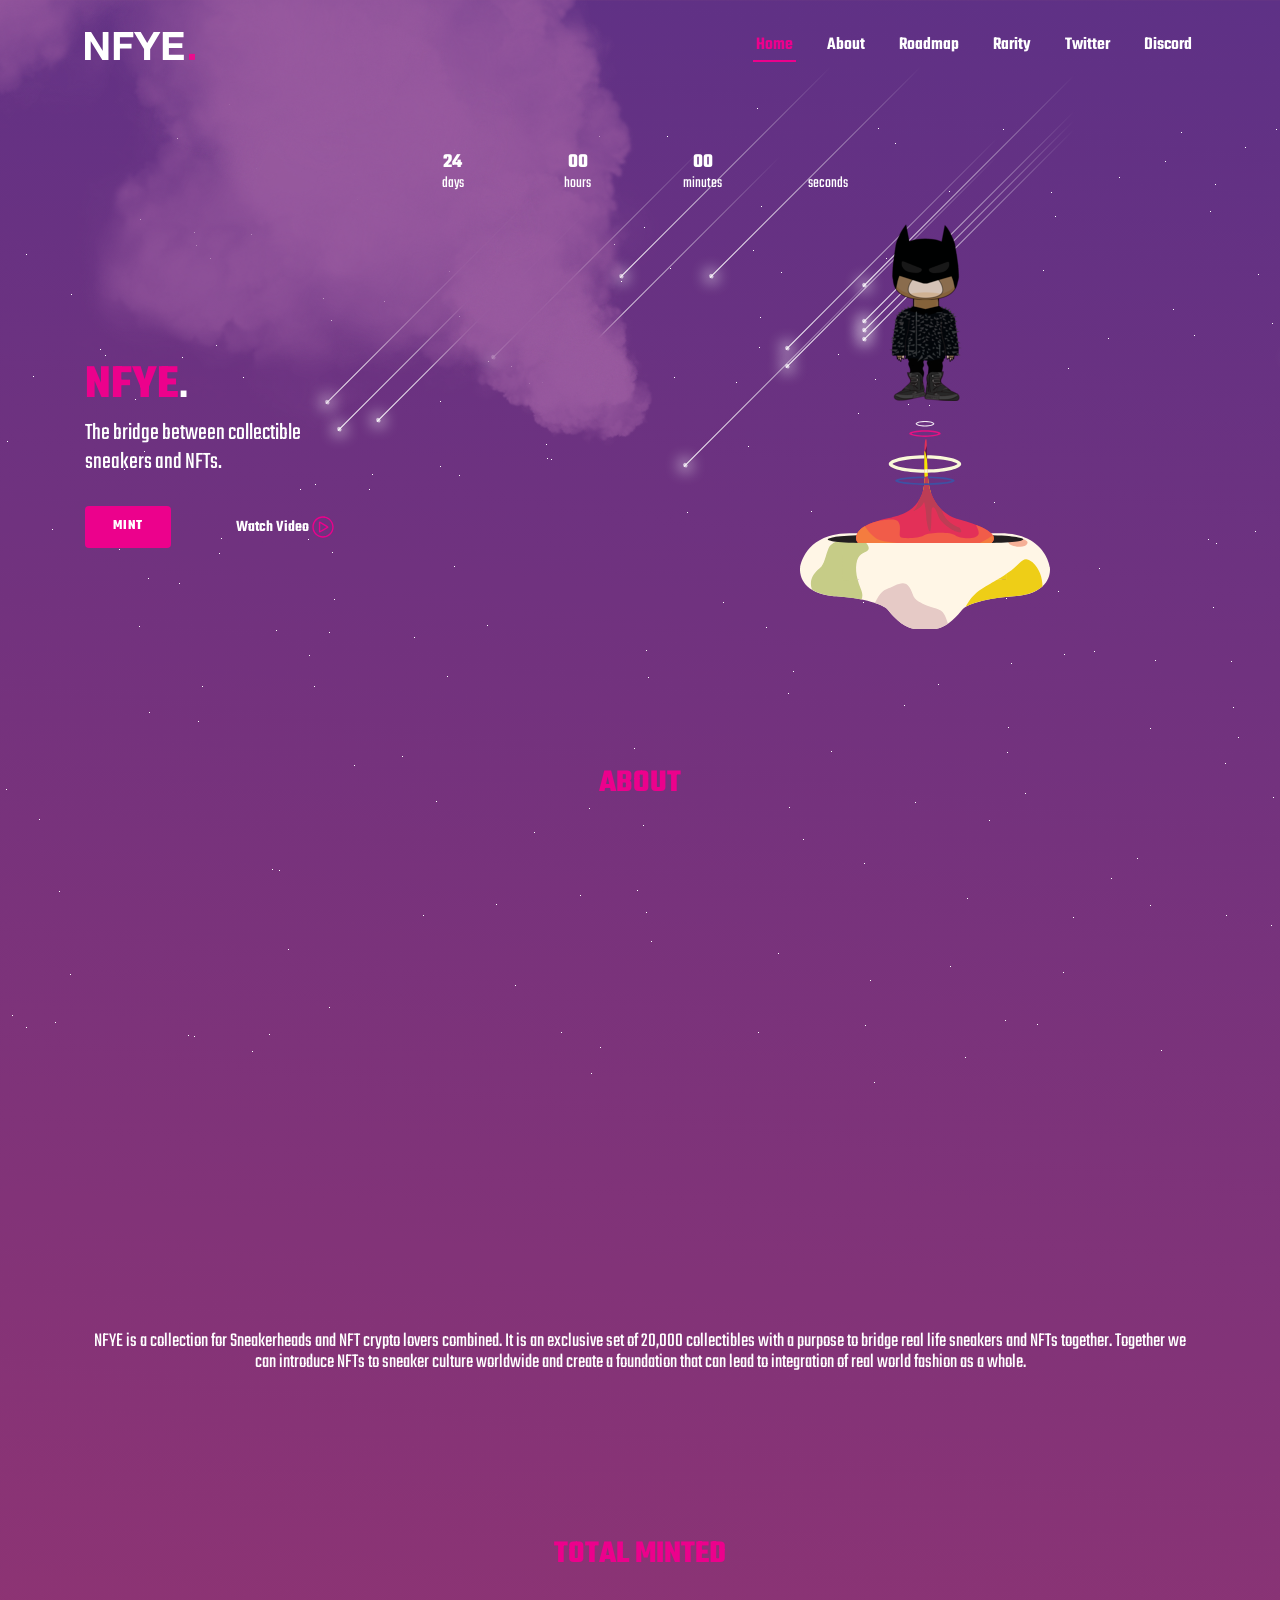
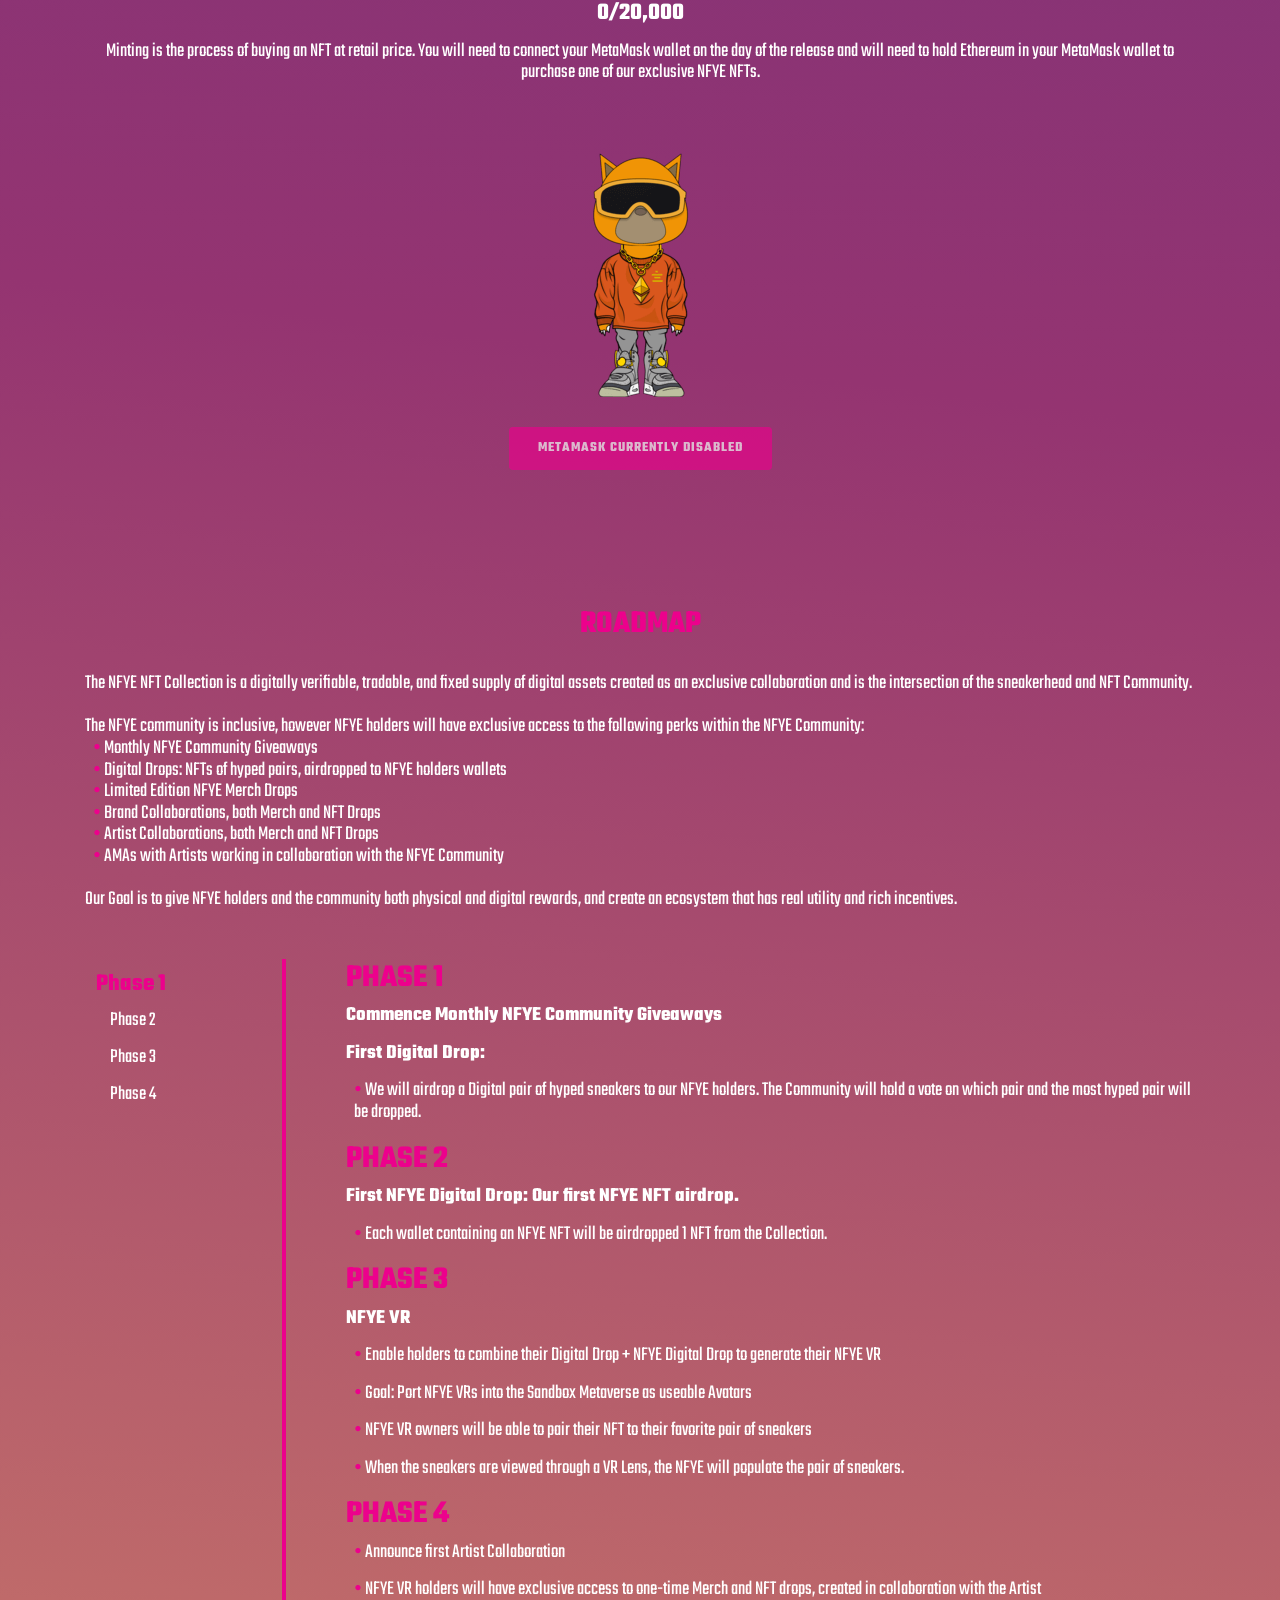
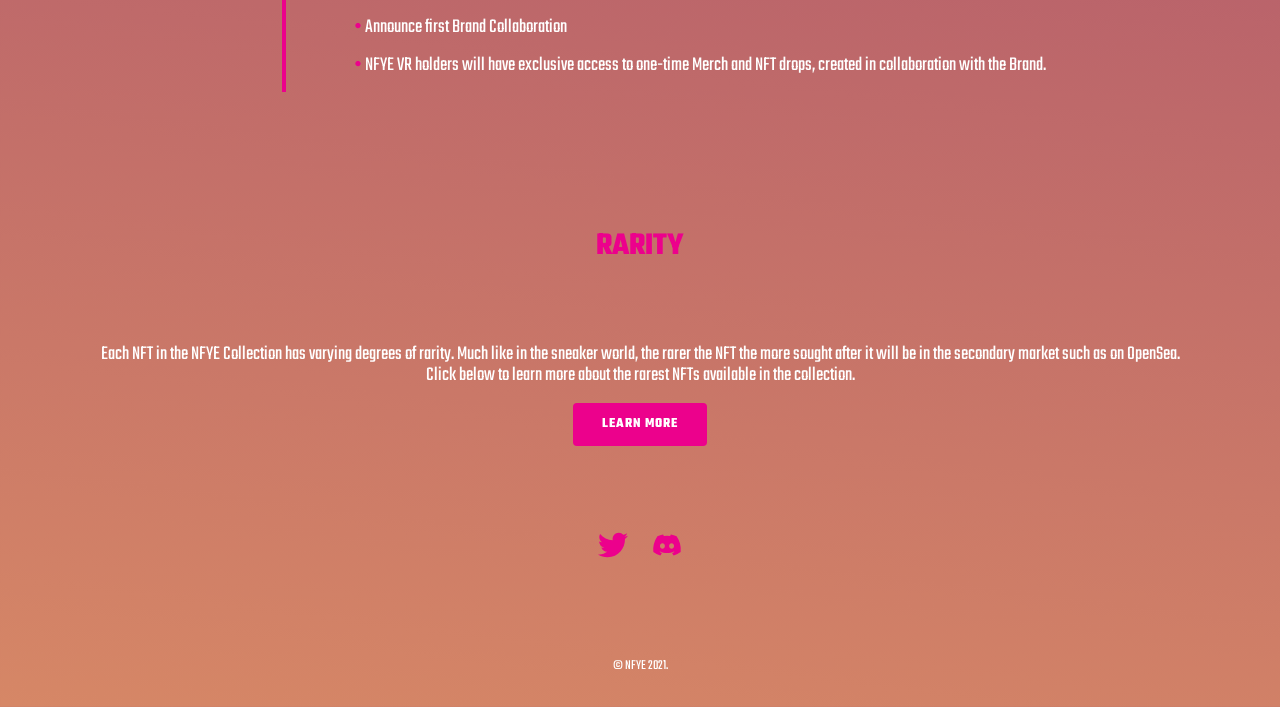
==== commit 91c408fb: "font" ====
--- a/index-old.html
+++ b/index-old.html
@@ -83,9 +83,9 @@
   <header id="header" class="">
     <div class="container d-flex align-items-center">
 
-      <h1 class="logo mr-auto"><a href="index.html">NFYE<span>.</span></a></h1>
+      <!-- <h1 class="logo mr-auto"><a href="index.html">NFYE<span>.</span></a></h1> -->
       <!-- Uncomment below if you prefer to use an image logo -->
-      <!-- <a href="index.html" class="logo mr-auto"><img src="assets/img/.png" alt=""></a> -->
+      <a href="index.html" class="logo mr-auto logo-img"><img src="assets/img/NFYE_TEXT.svg" alt=""></a>
 
       <nav class="nav-menu d-none d-lg-block">
         <ul>
--- a/assets/css/style.css
+++ b/assets/css/style.css
@@ -22,6 +22,8 @@
   color: #000;
   background: transparent;
   height: 100%;
+  font-size: 1.25rem !important;
+  line-height: 1.35rem
 }
 
 a {
@@ -276,6 +278,7 @@
 }
 #header .logo img {
   max-height: 100px;
+  width: 110px;
 }
 .w-900 {
   font-weight: 900;
@@ -335,7 +338,7 @@
   position: relative;
   color: #fff;
   transition: 0.3s;
-  font-size: 15px;
+  font-size: 18px;
   font-weight: 600;
   padding: 0 3px;
 }
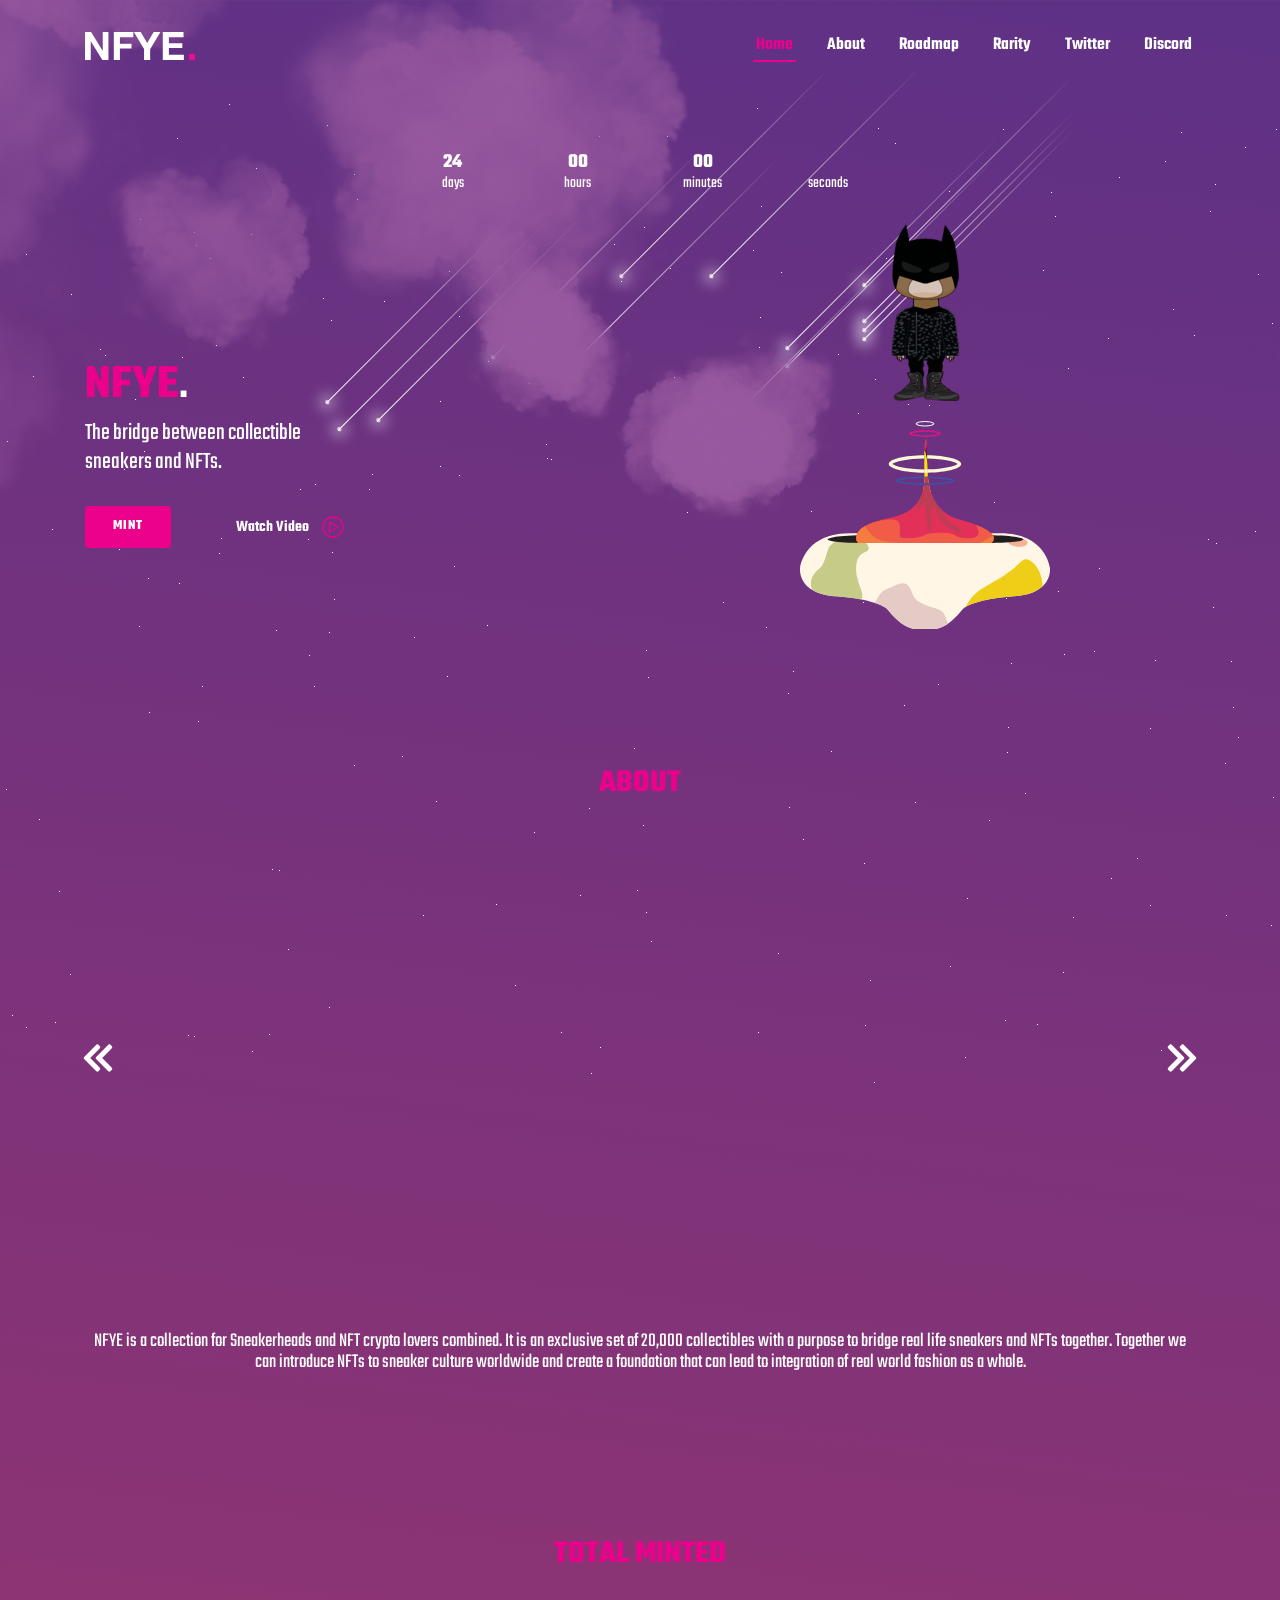
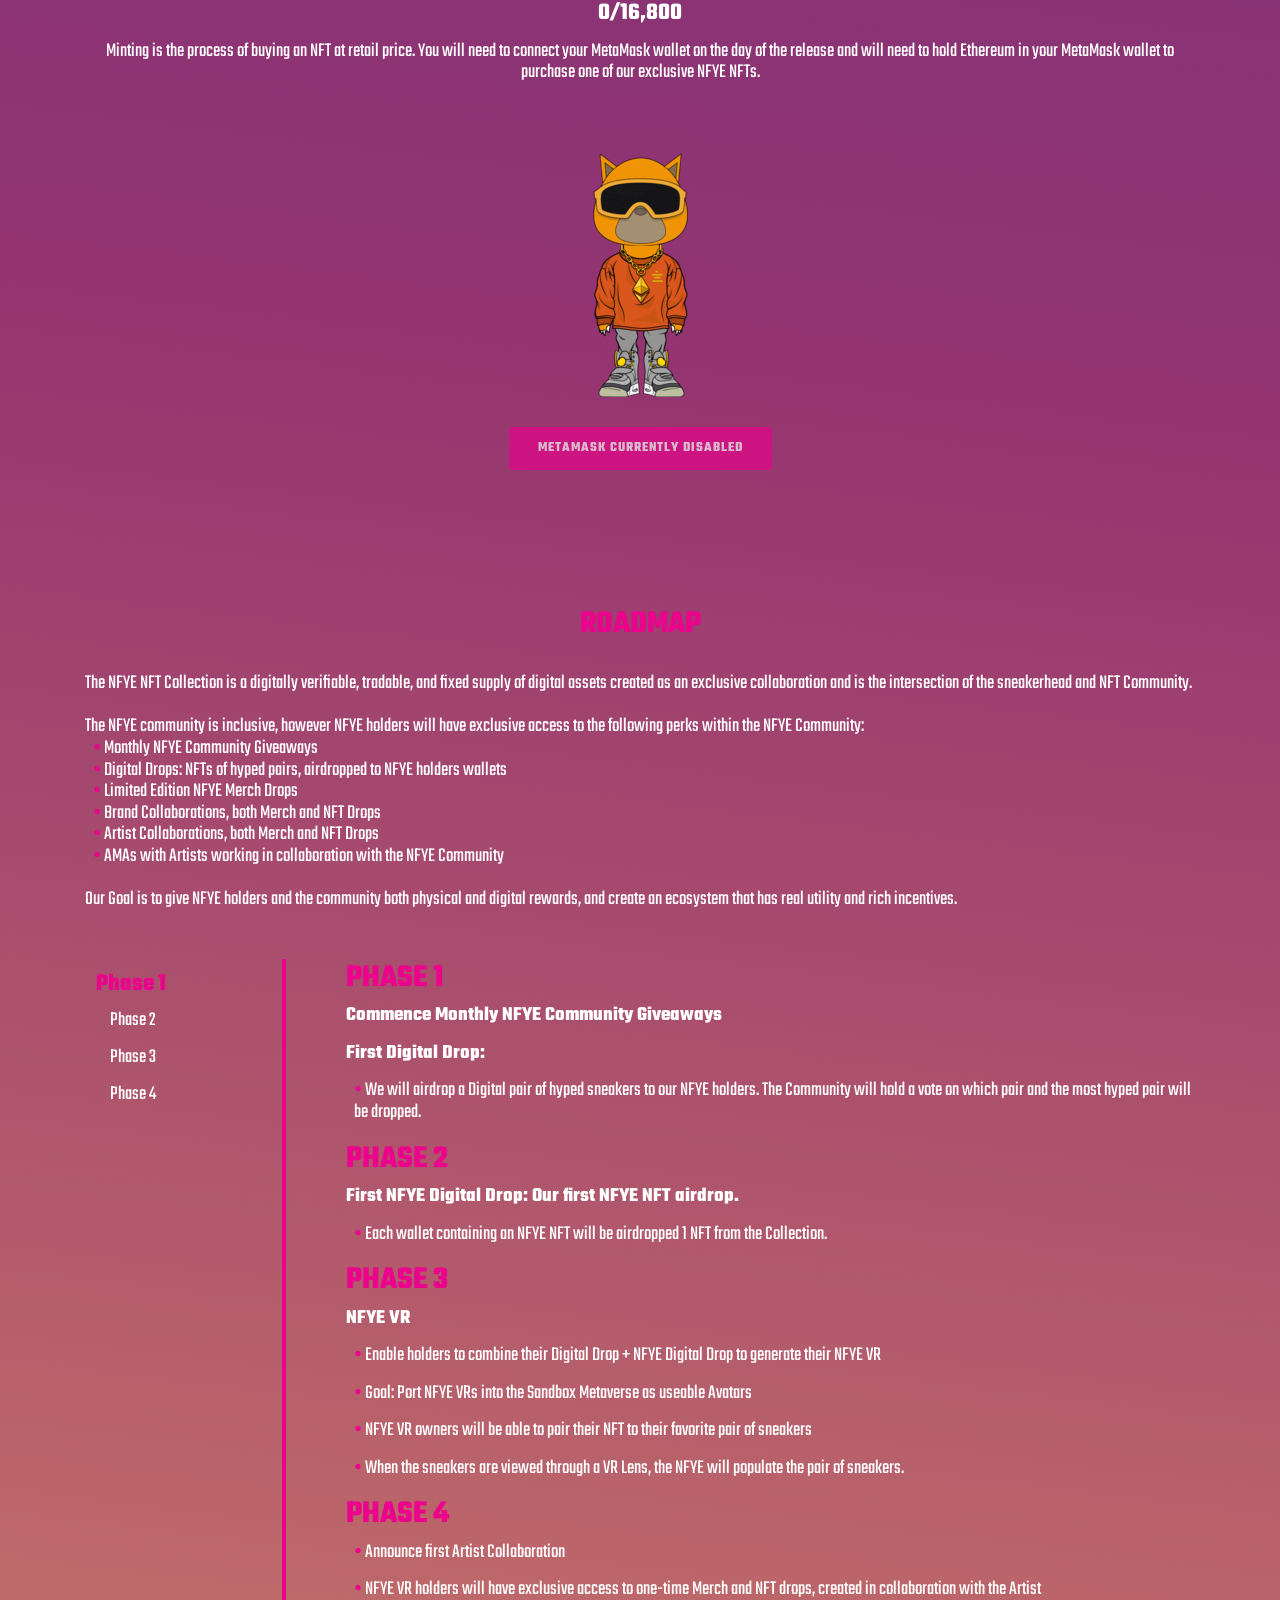
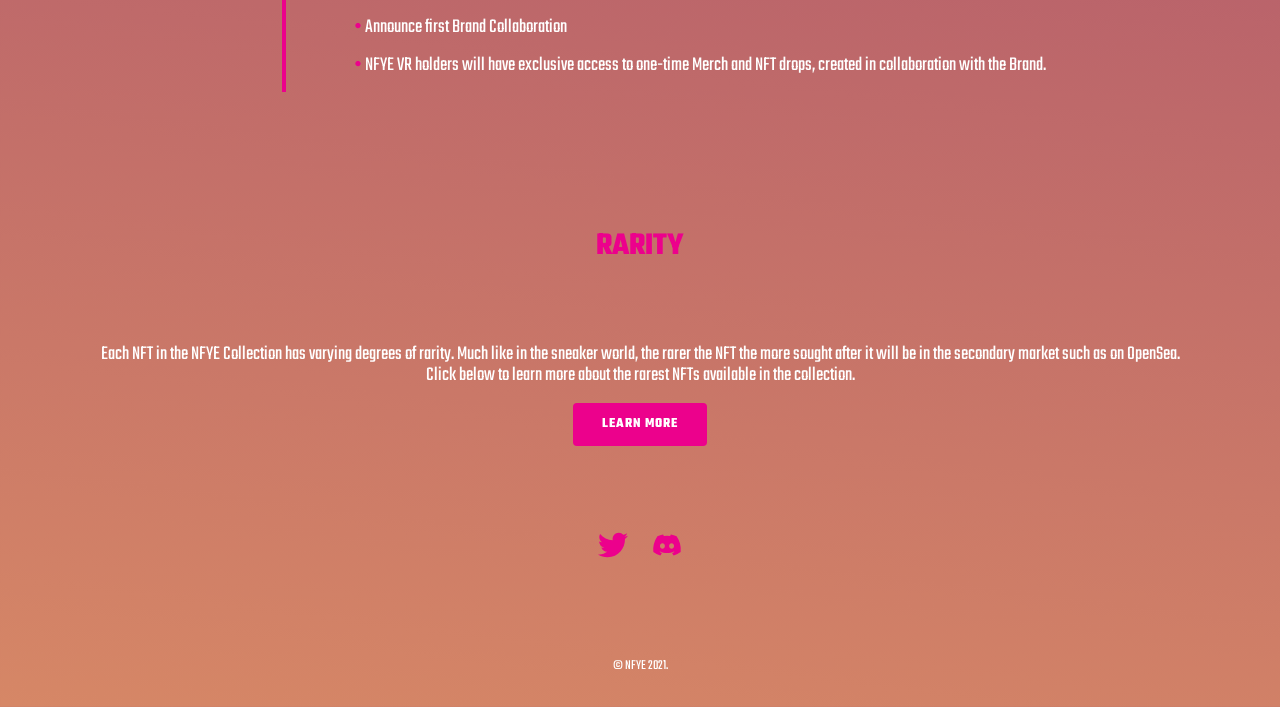
==== commit 9e34075d: "arrows" ====
--- a/index-old.html
+++ b/index-old.html
@@ -301,6 +301,10 @@
       </div>
 
       <div class="stage-h">
+
+        <svg aria-hidden="true" focusable="false" data-prefix="fas" data-icon="chevron-double-left" class="svg-inline--fa fa-chevron-double-left fa-w-16 arrow-left navi--prev" role="img" xmlns="http://www.w3.org/2000/svg" viewBox="0 0 512 512"><path fill="currentColor" d="M34.5 239L228.9 44.7c9.4-9.4 24.6-9.4 33.9 0l22.7 22.7c9.4 9.4 9.4 24.5 0 33.9L131.5 256l154 154.7c9.3 9.4 9.3 24.5 0 33.9l-22.7 22.7c-9.4 9.4-24.6 9.4-33.9 0L34.5 273c-9.3-9.4-9.3-24.6 0-34zm192 34l194.3 194.3c9.4 9.4 24.6 9.4 33.9 0l22.7-22.7c9.4-9.4 9.4-24.5 0-33.9L323.5 256l154-154.7c9.3-9.4 9.3-24.5 0-33.9l-22.7-22.7c-9.4-9.4-24.6-9.4-33.9 0L226.5 239c-9.3 9.4-9.3 24.6 0 34z"></path></svg>
+
+        <svg aria-hidden="true" focusable="false" data-prefix="fas" data-icon="chevron-double-right" class="svg-inline--fa fa-chevron-double-right fa-w-16 arrow-right navi--next" role="img" xmlns="http://www.w3.org/2000/svg" viewBox="0 0 512 512"><path fill="currentColor" d="M477.5 273L283.1 467.3c-9.4 9.4-24.6 9.4-33.9 0l-22.7-22.7c-9.4-9.4-9.4-24.5 0-33.9l154-154.7-154-154.7c-9.3-9.4-9.3-24.5 0-33.9l22.7-22.7c9.4-9.4 24.6-9.4 33.9 0L477.5 239c9.3 9.4 9.3 24.6 0 34zm-192-34L91.1 44.7c-9.4-9.4-24.6-9.4-33.9 0L34.5 67.4c-9.4 9.4-9.4 24.5 0 33.9l154 154.7-154 154.7c-9.3 9.4-9.3 24.5 0 33.9l22.7 22.7c9.4 9.4 24.6 9.4 33.9 0L285.5 273c9.3-9.4 9.3-24.6 0-34z"></path></svg>
         <div class="stage pos-abs">
 
           <div class="container-3d pos-abs">
@@ -579,6 +583,23 @@
   xPos = Math.round(e.clientX);
 }
 
+function pushNext(e){
+
+  gsap.to('.ring', {
+    rotationY: '-=' +( 40 ),
+    onUpdate:()=>{ gsap.set('.img', { backgroundPosition:(i)=>getBgPos(i) }) }
+  });
+  
+}
+
+function pushPrevious(e){
+
+gsap.to('.ring', {
+  rotationY: '-=' +( -40 ),
+  onUpdate:()=>{ gsap.set('.img', { backgroundPosition:(i)=>getBgPos(i) }) }
+});
+
+}
 
 function dragEnd(e){
   $(window).off('mousemove touchmove', drag);
@@ -590,6 +611,13 @@
   return ( 100-gsap.utils.wrap(0,360,gsap.getProperty('.ring', 'rotationY')-180-i*36)/360*500 )+'px 0';
 }
 
+$( ".arrow-left" ).click(function() {
+  pushPrevious();
+});
+
+$( ".arrow-right" ).click(function() {
+  pushNext();
+});
   </script>
   <script>
       
--- a/assets/css/style.css
+++ b/assets/css/style.css
@@ -249,6 +249,7 @@
 .fa-play-circle {
   width: 22px;
   color: #ec018c;
+  margin-left: 10px;
 }
 .fa-twitter, .fa-discord {
   color: #FFF;
@@ -3366,4 +3367,29 @@
   height: 450px;
   width: 100%;
   overflow: hidden;
+  position: relative;
+  max-width: 1140px;
+  padding-left: 15px;
+  padding-right: 15px;
+  margin: 0 auto;
+}
+.arrow-right {
+  position: absolute;
+  right: 0;
+  width: 56px;
+  top: 50%;
+  transform: translateY(-50%);
+  color: #fff;
+  padding: 12px;
+  z-index: 10;
+}
+.arrow-left {
+  position: absolute;
+  left: 0;
+  width: 56px;
+  top: 50%;
+  transform: translateY(-50%);
+  color: #fff;
+  padding: 12px;
+  z-index: 10;
 }
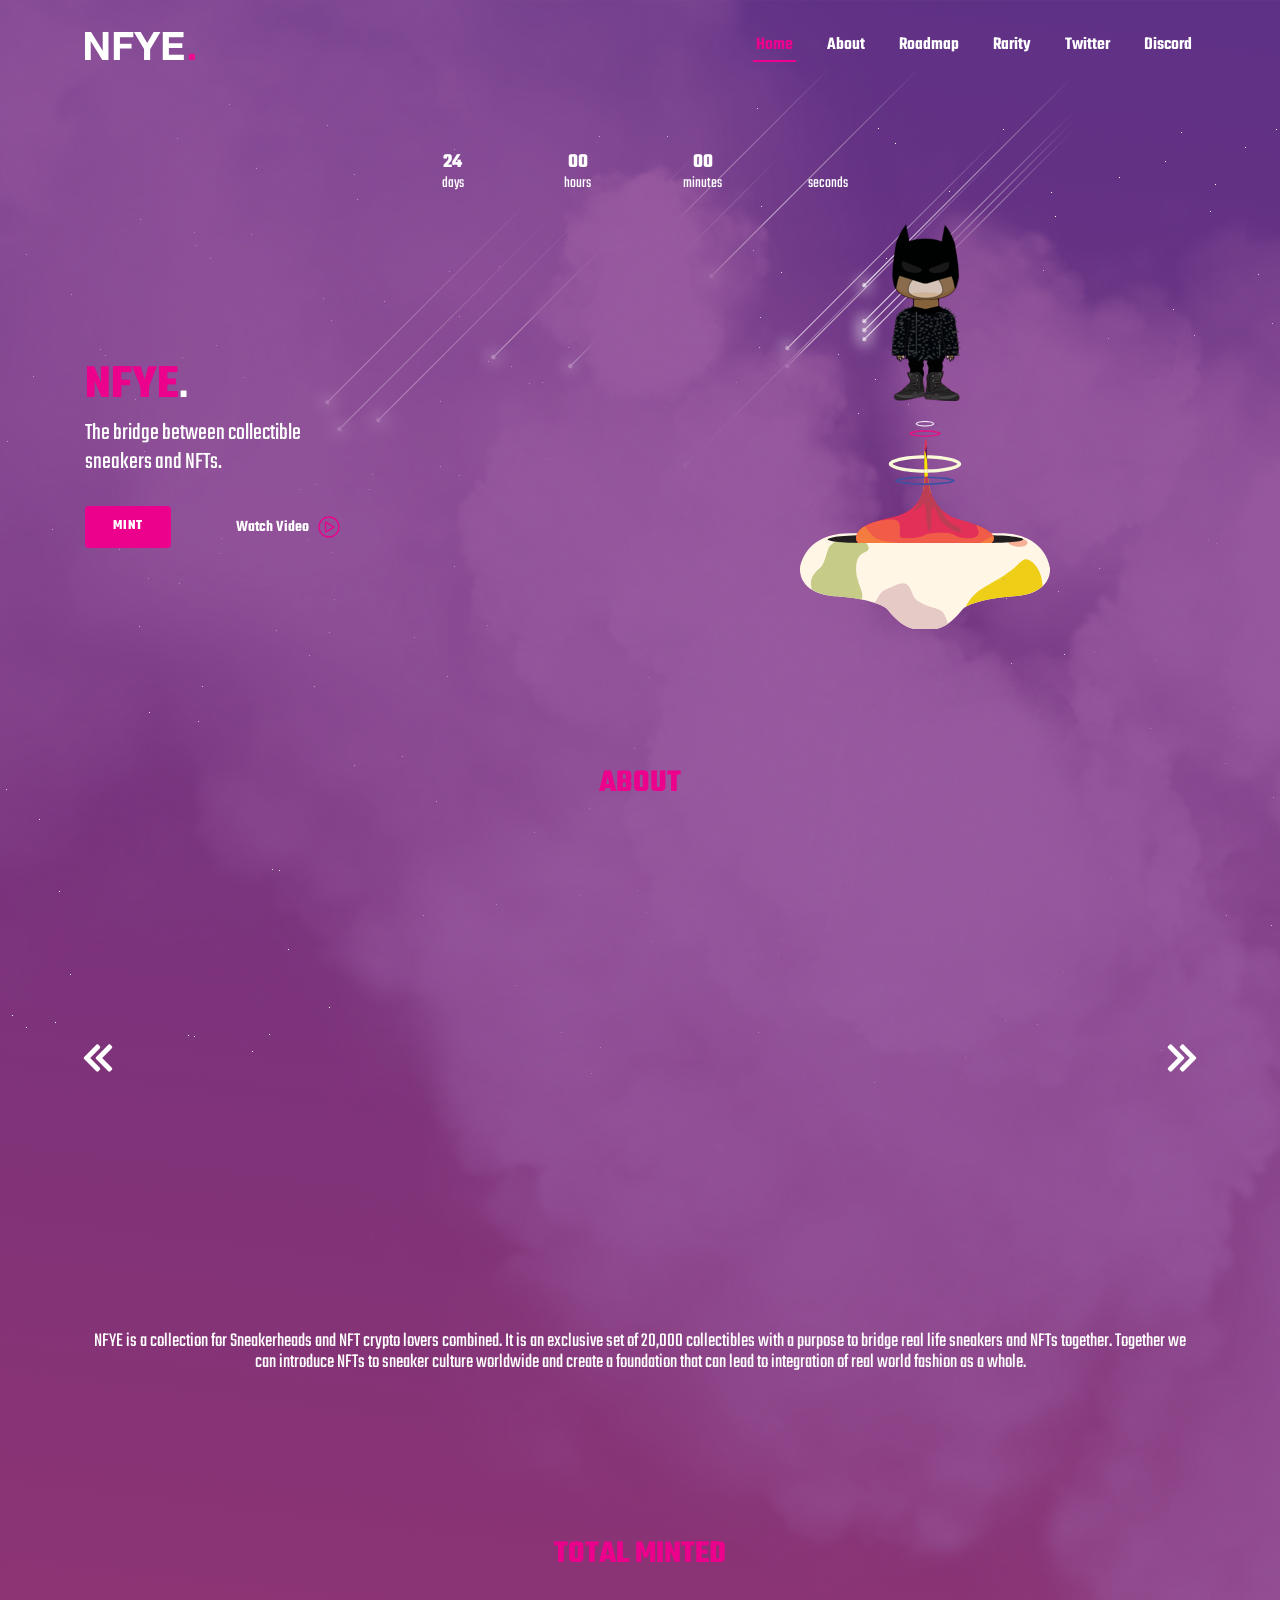
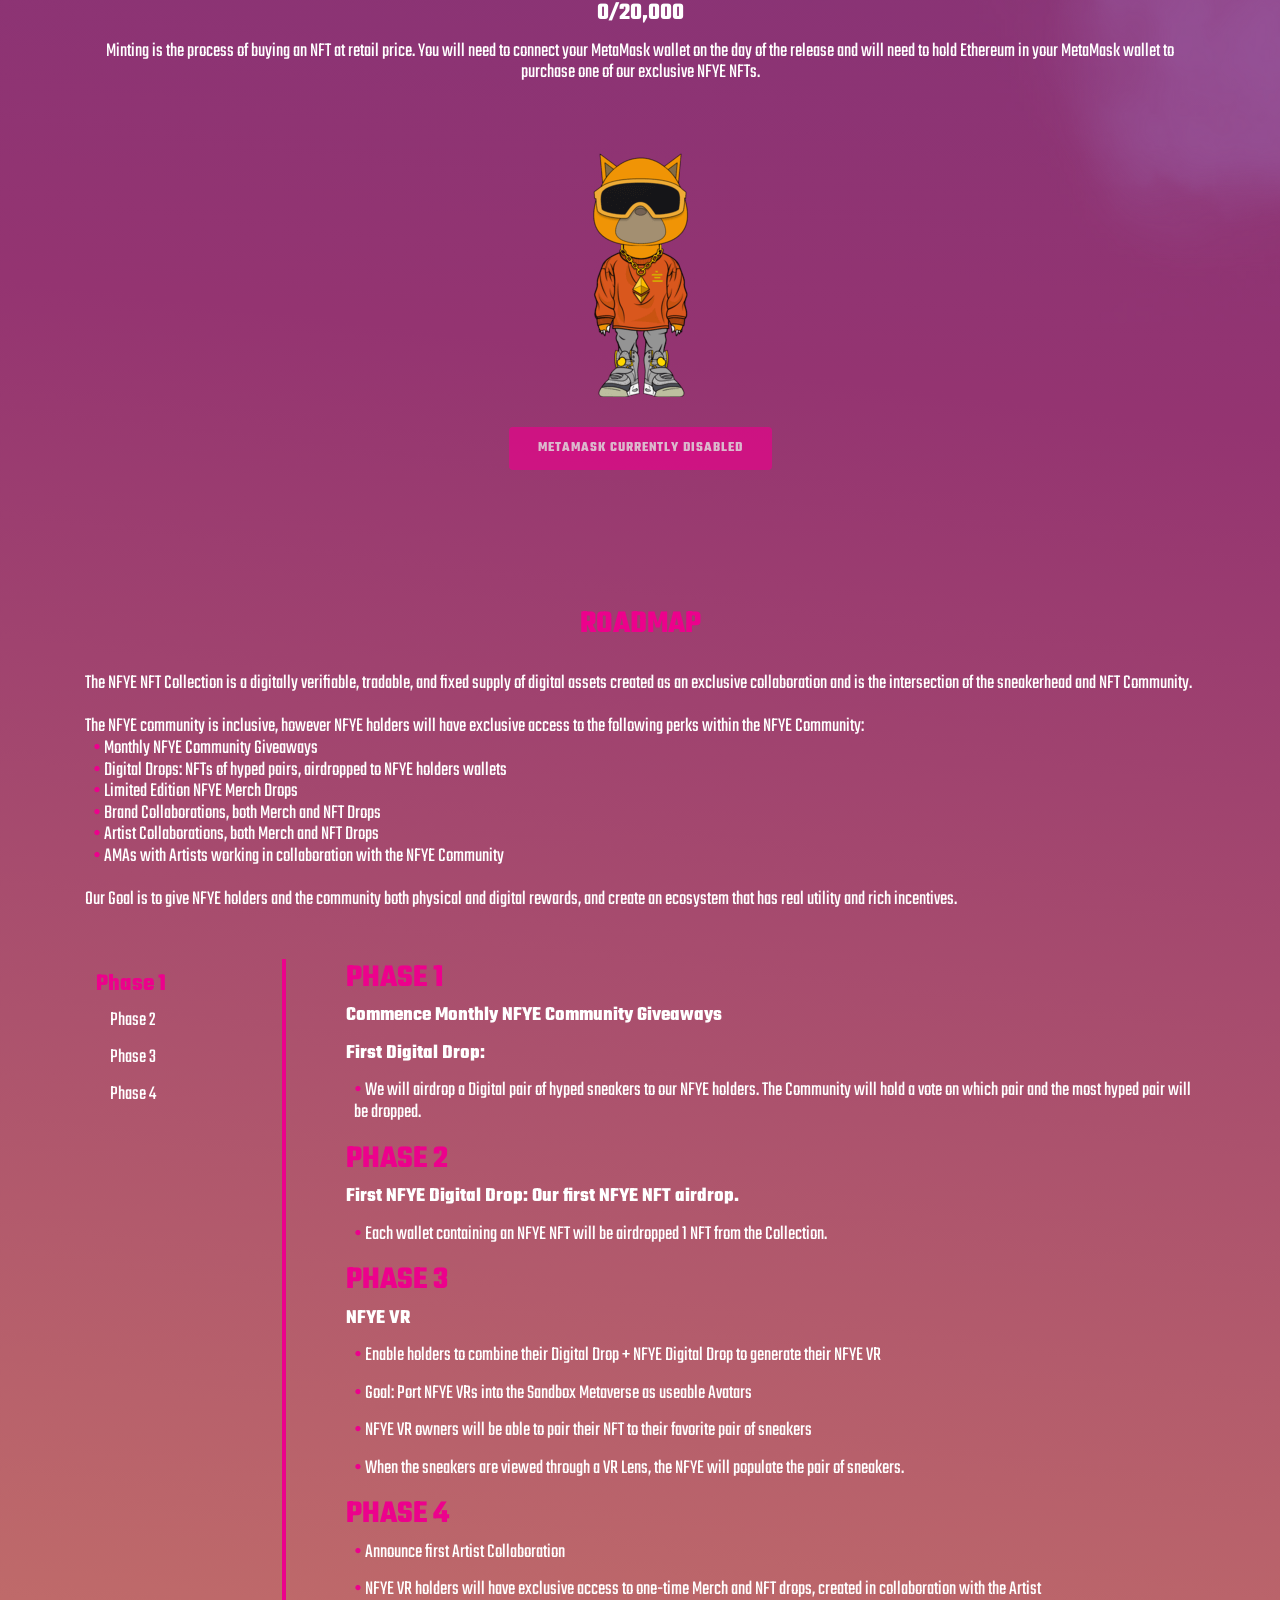
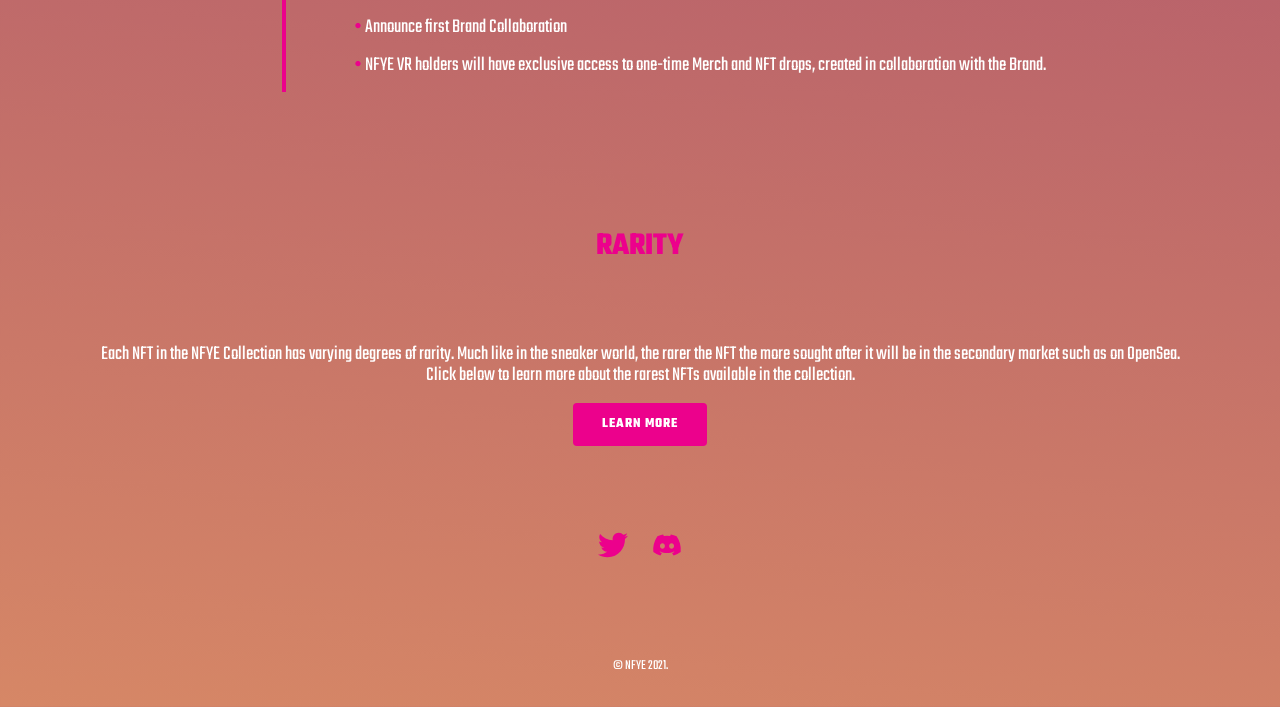
==== commit 9caafc89: "video" ====
--- a/index-old.html
+++ b/index-old.html
@@ -132,7 +132,7 @@
           <h2>The bridge between collectible<br>sneakers and NFTs.</h2>
           <div class="d-flex">
             <a href="#counts" class="btn-get-started scrollto">MINT</a>
-            <a href="https://vimeo.com/" class="venobox btn-watch-video" data-vbtype="video" data-autoplay="true"> Watch Video <svg aria-hidden="true" focusable="false" data-prefix="fal" data-icon="play-circle" class="svg-inline--fa fa-play-circle fa-w-16" role="img" xmlns="http://www.w3.org/2000/svg" viewBox="0 0 512 512"><path fill="currentColor" d="M256 504c137 0 248-111 248-248S393 8 256 8 8 119 8 256s111 248 248 248zM40 256c0-118.7 96.1-216 216-216 118.7 0 216 96.1 216 216 0 118.7-96.1 216-216 216-118.7 0-216-96.1-216-216zm331.7-18l-176-107c-15.8-8.8-35.7 2.5-35.7 21v208c0 18.4 19.8 29.8 35.7 21l176-101c16.4-9.1 16.4-32.8 0-42zM192 335.8V176.9c0-4.7 5.1-7.6 9.1-5.1l134.5 81.7c3.9 2.4 3.8 8.1-.1 10.3L201 341c-4 2.3-9-.6-9-5.2z"></path></svg></a>
+            <a href="https://vimeo.com/597942081" class="venobox btn-watch-video" data-vbtype="video" data-autoplay="true"> Watch Video <svg aria-hidden="true" focusable="false" data-prefix="fal" data-icon="play-circle" class="svg-inline--fa fa-play-circle fa-w-16" role="img" xmlns="http://www.w3.org/2000/svg" viewBox="0 0 512 512"><path fill="currentColor" d="M256 504c137 0 248-111 248-248S393 8 256 8 8 119 8 256s111 248 248 248zM40 256c0-118.7 96.1-216 216-216 118.7 0 216 96.1 216 216 0 118.7-96.1 216-216 216-118.7 0-216-96.1-216-216zm331.7-18l-176-107c-15.8-8.8-35.7 2.5-35.7 21v208c0 18.4 19.8 29.8 35.7 21l176-101c16.4-9.1 16.4-32.8 0-42zM192 335.8V176.9c0-4.7 5.1-7.6 9.1-5.1l134.5 81.7c3.9 2.4 3.8 8.1-.1 10.3L201 341c-4 2.3-9-.6-9-5.2z"></path></svg></a>
           </div>
         </div>
         <div class="col-12 col-md-6 push-back">
@@ -319,6 +319,7 @@
               <div class="img"></div>
               <div class="img"></div>
               <div class="img"></div>
+              <div class="img"></div>
             </div>
           </div>
           
@@ -586,7 +587,7 @@
 function pushNext(e){
 
   gsap.to('.ring', {
-    rotationY: '-=' +( 40 ),
+    rotationY: '-=' +( 35 ),
     onUpdate:()=>{ gsap.set('.img', { backgroundPosition:(i)=>getBgPos(i) }) }
   });
   
@@ -595,7 +596,7 @@
 function pushPrevious(e){
 
 gsap.to('.ring', {
-  rotationY: '-=' +( -40 ),
+  rotationY: '-=' +( -35 ),
   onUpdate:()=>{ gsap.set('.img', { backgroundPosition:(i)=>getBgPos(i) }) }
 });
 
--- a/assets/css/style.css
+++ b/assets/css/style.css
@@ -249,7 +249,7 @@
 .fa-play-circle {
   width: 22px;
   color: #ec018c;
-  margin-left: 10px;
+  margin-left: 6px;
 }
 .fa-twitter, .fa-discord {
   color: #FFF;
@@ -3382,6 +3382,7 @@
   color: #fff;
   padding: 12px;
   z-index: 10;
+  cursor: pointer;
 }
 .arrow-left {
   position: absolute;
@@ -3392,4 +3393,5 @@
   color: #fff;
   padding: 12px;
   z-index: 10;
+  cursor: pointer;
 }
